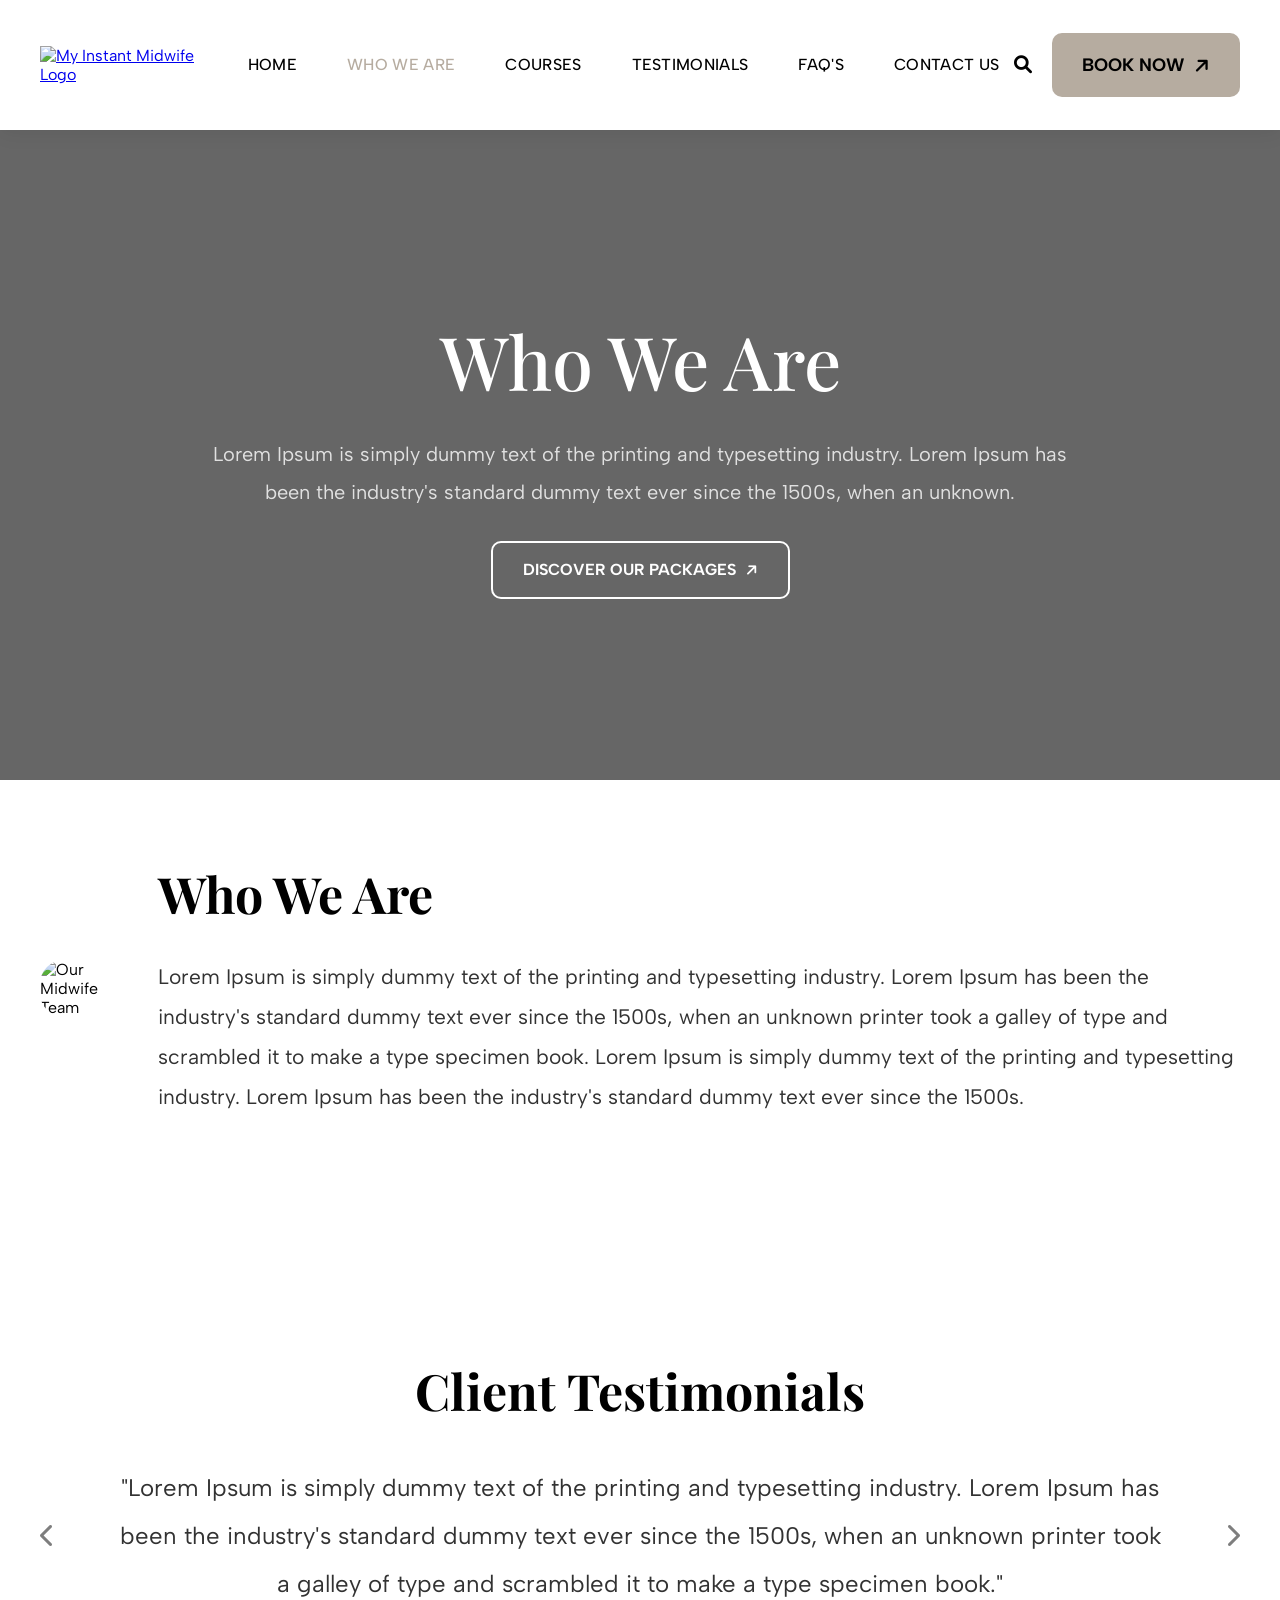
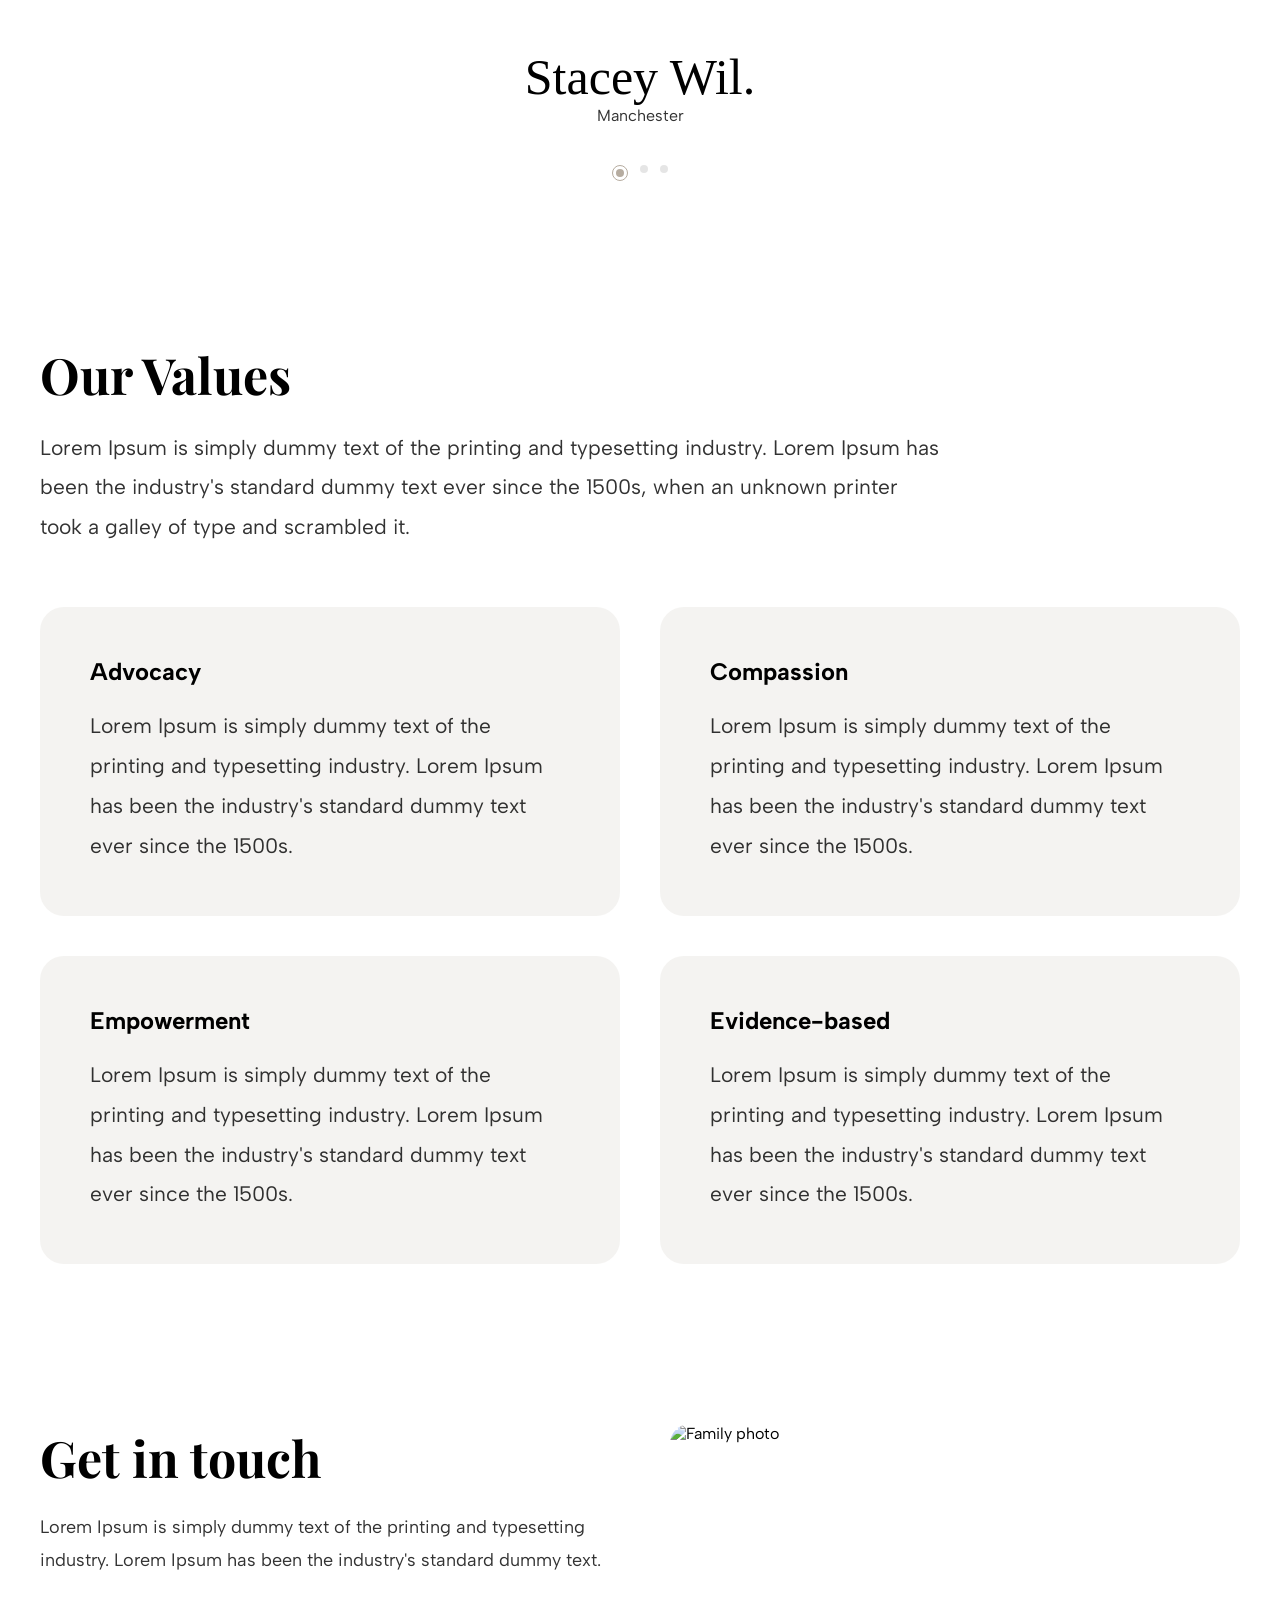
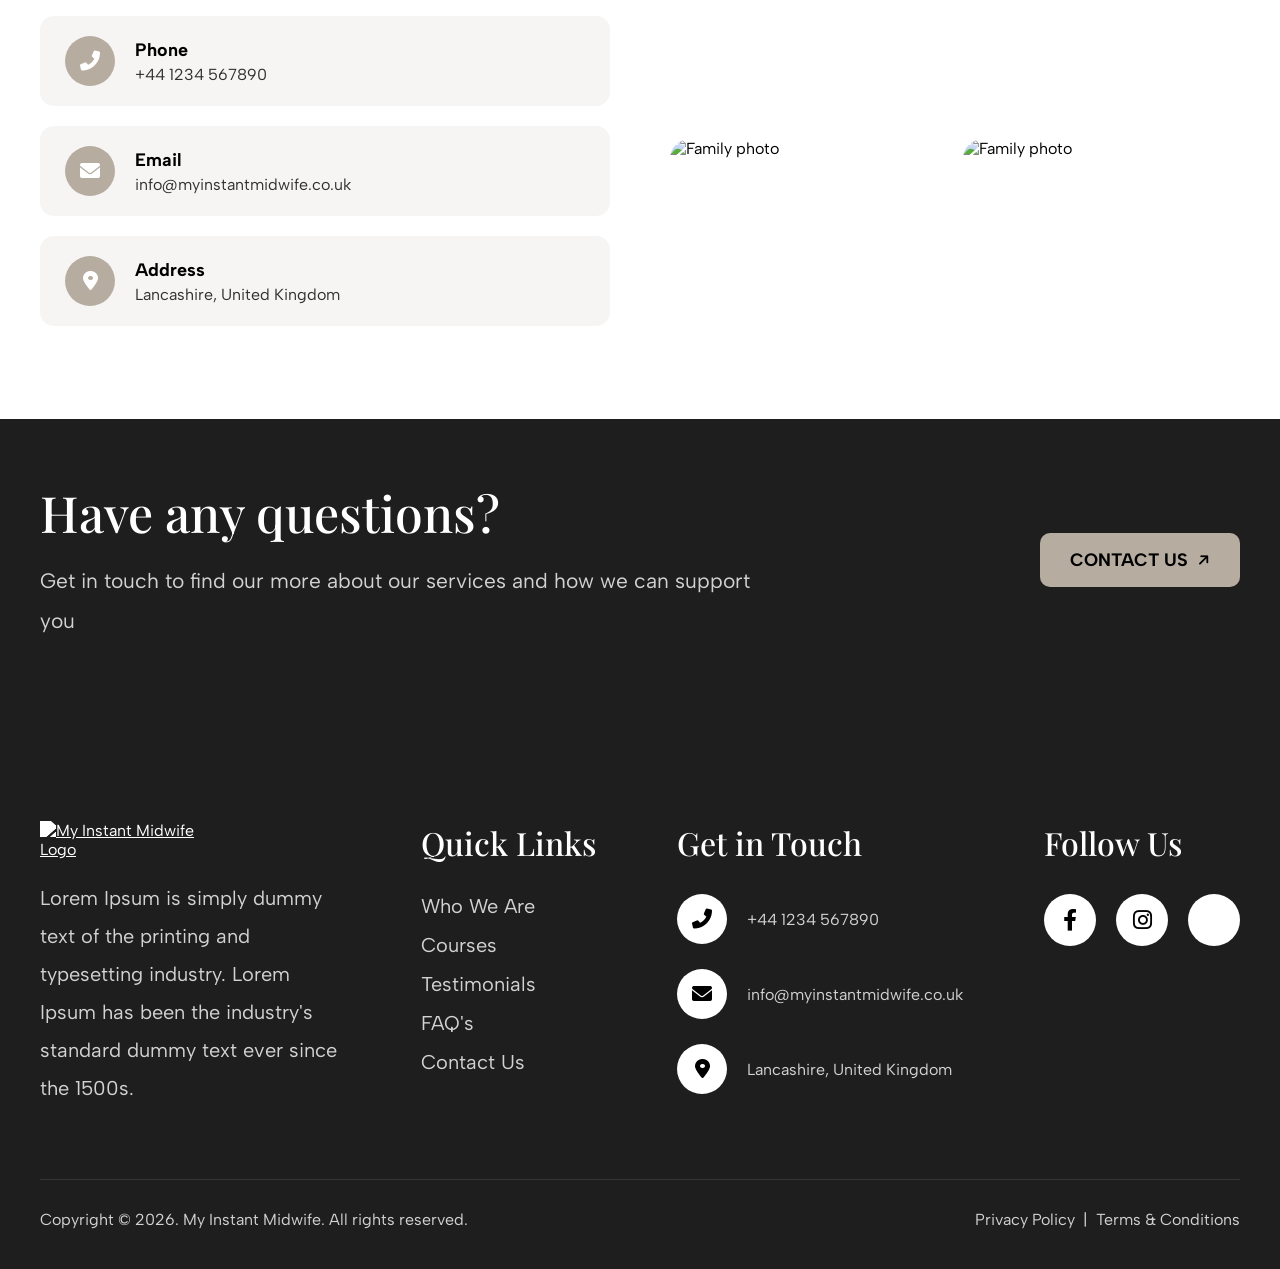
==== pages/about.html @ aef3378a "Inner pages" ====
<!DOCTYPE html>
<html lang="en">
<head>
    <meta charset="UTF-8">
    <meta name="viewport" content="width=device-width, initial-scale=1.0, user-scalable=no">
    <title>Who We Are | My Instant Midwife</title>
    <!-- Google Fonts -->
    <link href="https://fonts.googleapis.com/css2?family=Playfair+Display:wght@400;500;600;700&family=Albert+Sans:wght@400;500;600;700&family=Rochester&display=swap" rel="stylesheet">
    <!-- Font Awesome -->
    <link rel="stylesheet" href="https://cdnjs.cloudflare.com/ajax/libs/font-awesome/6.0.0-beta3/css/all.min.css">
    <!-- Site Stylesheet -->
    <link rel="stylesheet" href="../css/style.css">
</head>
<body>
<div class="homepage">

    <!-- ====== Header Navigation (injected by components.js) ====== -->
    <div id="header-placeholder"></div>

    <!-- ====== Inner Hero Banner ======
         Full-width hero with background image overlay
         and centred page title + description. -->
    <section class="inner-hero" style="background-image: url('images/bg image.png');">
        <div class="inner-hero-content">
            <h1>Who We Are</h1>
            <p>Lorem Ipsum is simply dummy text of the printing and typesetting industry. Lorem Ipsum has been the industry's standard dummy text ever since the 1500s, when an unknown.</p>
            <a href="courses.html" class="btn-outline">DISCOVER OUR PACKAGES <i class="fas fa-arrow-right diag-icon"></i></a>
        </div>
    </section>

    <!-- ====== Who We Are Content Section ======
         Two-column layout: large image left, text right.
         Introduces the midwife team and mission. -->
    <section class="inner-content about-content">
        <div class="about-top">
            <div class="about-image">
                <img src="../images/whowe.png" alt="Our Midwife Team">
            </div>
            <div class="about-text">
                <h2>Who We Are</h2>
                <p>Lorem Ipsum is simply dummy text of the printing and typesetting industry. Lorem Ipsum has been the industry's standard dummy text ever since the 1500s, when an unknown printer took a galley of type and scrambled it to make a type specimen book. Lorem Ipsum is simply dummy text of the printing and typesetting industry. Lorem Ipsum has been the industry's standard dummy text ever since the 1500s.</p>
            </div>
        </div>
    </section>

    <!-- ====== Client Testimonials Slider ======
         Rotating quote carousel with dot pagination. -->
    <section class="testimonials">
        <h2>Client Testimonials</h2>
        <div class="testimonial-wrap">
            <button class="nav-arrow left" aria-label="Previous"><i class="fas fa-chevron-left"></i></button>
            <div class="testimonial-text" id="testimonialText">"Lorem Ipsum is simply dummy text of the printing and typesetting industry. Lorem Ipsum has been the industry's standard dummy text ever since the 1500s, when an unknown printer took a galley of type and scrambled it to make a type specimen book."</div>
            <button class="nav-arrow right" aria-label="Next"><i class="fas fa-chevron-right"></i></button>
        </div>
        <div class="client-name">Stacey Wil.</div>
        <div class="client-location">Manchester</div>
        <div class="dots">
            <div class="dot active"></div>
            <div class="dot"></div>
            <div class="dot"></div>
        </div>
    </section>

    <!-- ====== Our Values Section ======
         Four value cards in a 2x2 grid layout,
         each highlighting a core company value. -->
    <section class="inner-content values-section">
        <div class="values-intro">
            <h2>Our Values</h2>
            <p>Lorem Ipsum is simply dummy text of the printing and typesetting industry. Lorem Ipsum has been the industry's standard dummy text ever since the 1500s, when an unknown printer took a galley of type and scrambled it.</p>
        </div>
        <div class="values-grid">
            <div class="value-item">
                <h3>Advocacy</h3>
                <p>Lorem Ipsum is simply dummy text of the printing and typesetting industry. Lorem Ipsum has been the industry's standard dummy text ever since the 1500s.</p>
            </div>
            <div class="value-item">
                <h3>Compassion</h3>
                <p>Lorem Ipsum is simply dummy text of the printing and typesetting industry. Lorem Ipsum has been the industry's standard dummy text ever since the 1500s.</p>
            </div>
            <div class="value-item">
                <h3>Empowerment</h3>
                <p>Lorem Ipsum is simply dummy text of the printing and typesetting industry. Lorem Ipsum has been the industry's standard dummy text ever since the 1500s.</p>
            </div>
            <div class="value-item">
                <h3>Evidence-based</h3>
                <p>Lorem Ipsum is simply dummy text of the printing and typesetting industry. Lorem Ipsum has been the industry's standard dummy text ever since the 1500s.</p>
            </div>
        </div>
    </section>

    <!-- ====== Get in Touch Section ======
         Contact info cards with icons + large image collage. -->
    <section class="get-in-touch">
        <div class="git-content">
            <div class="git-info">
                <h2>Get in touch</h2>
                <p>Lorem Ipsum is simply dummy text of the printing and typesetting industry. Lorem Ipsum has been the industry's standard dummy text.</p>
                <div class="git-cards">
                    <div class="git-card">
                        <div class="git-icon"><i class="fas fa-phone-alt"></i></div>
                        <div>
                            <strong>Phone</strong>
                            <p>+44 1234 567890</p>
                        </div>
                    </div>
                    <div class="git-card">
                        <div class="git-icon"><i class="fas fa-envelope"></i></div>
                        <div>
                            <strong>Email</strong>
                            <p>info@myinstantmidwife.co.uk</p>
                        </div>
                    </div>
                    <div class="git-card">
                        <div class="git-icon"><i class="fas fa-map-marker-alt"></i></div>
                        <div>
                            <strong>Address</strong>
                            <p>Lancashire, United Kingdom</p>
                        </div>
                    </div>
                </div>
            </div>
            <div class="git-images">
                <img src="../images/testimonial1.png" alt="Family photo" class="git-img-large">
                <img src="../images/testimonial5.png" alt="Family photo" class="git-img-small">
                <img src="../images/testimonial2.png" alt="Family photo" class="git-img-small">
            </div>
        </div>
    </section>

    <!-- ====== Footer (injected by components.js) ====== -->
    <div id="footer-placeholder"></div>

</div>

<!-- JavaScript -->
<script src="../js/components.js"></script>
<script src="../js/script.js"></script>
</body>
</html>
---- css/style.css ----
/* ============================================================
   STYLE.CSS - My Instant Midwife
   ============================================================
   Table of Contents:
   1.  Reset & Base Styles
   2.  Reusable Buttons
   3.  Header / Navbar
   4.  Hero Section (Homepage)
   5.  Who We Are Section
   6.  Packages / What We Offer
   7.  The Midwife Section
   8.  Where Do We Serve
   9.  Testimonials Slider
   10. Gallery Strip
   11. Questions CTA & Footer
   12. Inner Pages - Hero Banner
   13. About Page (Who We Are)
   14. Courses Page
   15. Testimonials Page
   16. FAQ Page
   17. Contact Page
   18. Thank You Section
   19. Get in Touch Section
   20. Responsive Breakpoints
   ============================================================ */


/* ==========================================================
   1. RESET & BASE STYLES
   ========================================================== */

:root {
    --primary-color: #B6ACA0;
    --primary-hover: #a09486;
    --text-dark: #000000;
    --text-light: #ffffff;
    --bg-dark: #1E1E1E;
    
    --font-heading: 'Playfair Display', serif;
    --font-body: 'Albert Sans', sans-serif;
    --font-script: 'Rochester', cursive;
}

* {
    margin: 0;
    padding: 0;
    box-sizing: border-box;
}

body {
    background: #FFFFFF;
    font-family: var(--font-body);
    color: var(--text-dark);
    overflow-x: hidden;
}

/* Main container - centres content with max-width */
.homepage {
    position: relative;
    width: 100%;
    max-width: 1920px;
    margin: 0 auto;
    background: #FFFFFF;
}


/* ==========================================================
   2. REUSABLE BUTTONS
   ========================================================== */

/* Beige CTA button (primary) */
.btn-beige {
    display: inline-flex;
    align-items: center;
    justify-content: center;
    gap: 10px;
    background: var(--primary-color);
    border-radius: 10px;
    padding: 9px 30px;
    font-family: var(--font-body);
    font-weight: 700;
    font-size: 18px;
    line-height: 36px;
    text-transform: uppercase;
    color: var(--text-dark);
    border: none;
    cursor: pointer;
    transition: all 0.3s ease;
    text-decoration: none;
}

.btn-beige i {
    font-size: 14px;
    transition: transform 0.2s;
}

.btn-beige:hover {
    background: #a09486;
    transform: translateY(-2px);
}

/* Dark CTA button (secondary) */
.btn-dark {
    background: #000000;
    color: #FFFFFF;
    display: inline-flex;
    align-items: center;
    justify-content: center;
    gap: 10px;
    border-radius: 15px;
    padding: 9px 30px;
    font-weight: 700;
    font-size: 18px;
    text-transform: uppercase;
    text-decoration: none;
    transition: 0.2s;
}

.btn-dark:hover {
    background: #2c2c2c;
    transform: translateY(-2px);
}

/* Outline button (used on inner page heroes) */
.btn-outline {
    display: inline-flex;
    align-items: center;
    justify-content: center;
    gap: 10px;
    background: transparent;
    border: 2px solid #FFFFFF;
    border-radius: 10px;
    padding: 9px 30px;
    font-family: 'Albert Sans', sans-serif;
    font-weight: 700;
    font-size: 16px;
    line-height: 36px;
    text-transform: uppercase;
    color: #FFFFFF;
    cursor: pointer;
    transition: all 0.3s ease;
    text-decoration: none;
    margin-top: 30px;
}

.btn-outline i {
    font-size: 14px;
    transition: transform 0.2s;
}

.btn-outline:hover {
    background: rgba(255, 255, 255, 0.15);
    transform: translateY(-2px);
}

/* Diagonal up-right arrow for buttons */
.diag-icon {
    transform: rotate(-45deg);
    display: inline-block;
}


/* ==========================================================
   3. HEADER / NAVBAR
   Fixed white bar with logo, nav links, and Book Now CTA.
   ========================================================== */

.navbar {
    position: fixed;
    top: 0;
    left: 0;
    width: 100%;
    height: 130px;
    display: flex;
    align-items: center;
    justify-content: space-between;
    padding: 0 80px;
    z-index: 1000;
    background: #FFFFFF;
    box-shadow: 0 2px 20px rgba(0, 0, 0, 0.08);
    transition: all 0.3s ease;
}

/* Logo container */
.logo {
    width: 193px;
    height: 130px;
    display: flex;
    align-items: center;
}

.logo img {
    width: 100%;
    height: auto;
    object-fit: contain;
}

/* Desktop navigation links */
.nav-links {
    display: flex;
    gap: 50px;
    list-style: none;
}

.nav-links li a {
    font-family: 'Albert Sans', sans-serif;
    font-weight: 500;
    font-size: 16px;
    line-height: 44px;
    text-transform: uppercase;
    color: #000000;
    text-decoration: none;
    letter-spacing: 0.02em;
    transition: color 0.2s;
}

/* Hover & active state for nav links */
.nav-links li a:hover,
.nav-links li a.active {
    color: #B6ACA0;
}

/* Book Now button in header */
.book-now-btn {
    background: var(--primary-color);
    border-radius: 10px;
    padding: 9px 30px;
    height: 64px;
    display: flex;
    align-items: center;
    justify-content: center;
    gap: 10px;
    font-family: var(--font-body);
    font-weight: 700;
    font-size: 18px;
    text-transform: uppercase;
    color: var(--text-dark);
    text-decoration: none;
    transition: all 0.3s ease;
}

.book-now-btn:hover {
    background: #a09486;
    transform: translateY(-2px);
}

/* Mobile hamburger button - hidden on desktop */
.mobile-menu-btn {
    display: none;
    background: #B6ACA0;
    border: none;
    width: 50px;
    height: 50px;
    border-radius: 10px;
    font-size: 24px;
    cursor: pointer;
    align-items: center;
    justify-content: center;
}


/* ==========================================================
   4. HERO SECTION (Homepage)
   Full-bleed background image with text overlay.
   ========================================================== */

.hero {
    position: relative;
    width: 100%;
    height: 980px;
    margin-top: 130px;
    overflow: hidden;
}

/* Background image (absolute fill) */
.hero-img {
    position: absolute;
    top: 0;
    left: 0;
    width: 100%;
    height: 100%;
}

.hero-img img {
    width: 100%;
    height: 100%;
    object-fit: cover;
}

/* Dark overlay on hero image */
.hero-img::after {
    content: '';
    position: absolute;
    top: 0;
    left: 0;
    width: 100%;
    height: 100%;
    background: linear-gradient(0deg, rgba(0,0,0,0.15), rgba(0,0,0,0.15));
}

/* Hero text content - positioned absolutely */
.hero-content {
    position: absolute;
    left: 215px;
    top: 240px;
    z-index: 2;
}

.hero-welcome {
    font-size: 18px;
    letter-spacing: 0.14em;
    text-transform: uppercase;
    color: #FFFFFF;
    font-weight: 500;
    margin-bottom: 20px;
}

.hero-title {
    font-family: 'Playfair Display', serif;
    font-weight: 500;
    font-size: 78px;
    line-height: 94px;
    letter-spacing: -0.02em;
    color: #FFFFFF;
    max-width: 729px;
    margin-bottom: 40px;
}

.hero-desc {
    font-size: 21px;
    line-height: 38px;
    letter-spacing: -0.02em;
    color: #FFFFFF;
    max-width: 655px;
    margin-bottom: 30px;
}

/* CTA button below hero text */
.subscription-btn {
    position: absolute;
    left: 215px;
    top: 640px;
    z-index: 2;
}


/* ==========================================================
   5. WHO WE ARE SECTION
   Dark background, image left + text right.
   ========================================================== */

.who-we-are {
    position: relative;
    background: #1E1E1E;
    padding: 100px 0;
    display: flex;
    align-items: center;
    justify-content: space-between;
    flex-wrap: wrap;
}

.who-left {
    margin-left: 205px;
    max-width: 400px;
    flex: 1;
}

.who-left img {
    width: 100%;
    border-radius: 24px;
    box-shadow: 0 20px 30px rgba(0,0,0,0.2);
}

.who-right {
    margin-right: 240px;
    max-width: 600px;
    color: white;
    flex: 1;
}

.who-right h2 {
    font-family: 'Playfair Display', serif;
    font-size: 60px;
    font-weight: 500;
    letter-spacing: -0.02em;
    color: #FFFFFF;
    margin-bottom: 30px;
}

.who-right p {
    font-size: 21px;
    line-height: 42px;
    opacity: 0.8;
    margin-bottom: 40px;
}


/* ==========================================================
   6. PACKAGES / WHAT WE OFFER
   Centered section with three pricing cards.
   ========================================================== */

.packages {
    background: #fff;
    padding: 80px 0 100px;
    text-align: center;
}

/* "WHAT WE OFFER" label above heading */
.section-sub {
    font-size: 18px;
    letter-spacing: 0.14em;
    text-transform: uppercase;
    color: #B6ACA0;
    margin-bottom: 16px;
}

.packages h2 {
    font-family: 'Playfair Display', serif;
    font-size: 50px;
    font-weight: 500;
    letter-spacing: -0.02em;
    margin-bottom: 20px;
}

.packages-desc {
    font-size: 21px;
    line-height: 40px;
    opacity: 0.8;
    max-width: 1044px;
    margin: 0 auto 50px auto;
}

/* Cards flex container */
.card-container {
    display: flex;
    justify-content: center;
    gap: 30px;
    flex-wrap: wrap;
    padding: 0 115px;
}

/* Individual package card */
.package-card {
    background: #FFFFFF;
    border-radius: 30px;
    width: 350px;
    box-shadow: 0 10px 30px rgba(0,0,0,0.05);
    transition: 0.2s;
    padding-bottom: 30px;
    border: 1px solid #f0f0f0;
}

.package-card:hover {
    transform: translateY(-5px);
    box-shadow: 0 15px 40px rgba(0,0,0,0.1);
}

/* Card image area */
.card-img {
    width: 100%;
    height: 250px;
    background-size: cover;
    background-position: center;
    border-radius: 18px;
    margin-bottom: 20px;
}

.card-title {
    font-family: 'Playfair Display', serif;
    font-size: 24px;
    font-weight: 400;
    margin: 20px 30px 0 0;
}

/* Feature checklist */
.check-list {
    margin: 20px 0 20px 30px;
}

.check-item {
    display: flex;
    align-items: center;
    gap: 12px;
    margin-bottom: 20px;
    font-size: 15px;
    opacity: 0.8;
}

.check-item i {
    color: #B6ACA0;
    font-size: 18px;
}

/* Price display */
.price {
    font-family: 'Playfair Display', serif;
    font-size: 32px;
    font-weight: 500;
    margin: 20px 190px 0px 0px;
}

/* Card booking button */
.card-btn {
    background: #B6ACA0;
    width: calc(100% - 60px);
    margin: 20px 30px;
    border-radius: 15px;
    text-align: center;
    padding: 12px 0;
    font-weight: 700;
    text-transform: uppercase;
    color: black;
    text-decoration: none;
    display: block;
    transition: 0.2s;
}

.card-btn:hover {
    background: #a09486;
    transform: translateY(-2px);
}

/* "Begin Your Journey" button below cards */
.begin-journey {
    text-align: center;
    margin-top: 50px;
}


/* ==========================================================
   7. THE MIDWIFE SECTION
   Text left, image right - emphasises availability.
   ========================================================== */

.midwife-section {
    display: flex;
    align-items: center;
    justify-content: space-between;
    padding: 80px 210px;
    gap: 60px;
    background: #fff;
    flex-wrap: wrap;
}

.midwife-text {
    flex: 1;
    max-width: 590px;
}

.midwife-text h2 {
    font-family: 'Playfair Display', serif;
    font-size: 60px;
    line-height: 80px;
    font-weight: 500;
}

.midwife-text p {
    font-size: 18px;
    line-height: 42px;
    opacity: 0.8;
    margin: 30px 0 40px;
}

.midwife-img {
    flex: 1;
    max-width: 430px;
}

.midwife-img img {
    width: 100%;
    border-radius: 20px;
}


/* ==========================================================
   8. WHERE DO WE SERVE
   50/50 split: dark text panel + map image.
   ========================================================== */

.serve-section {
    position: relative;
    display: flex;
    height: 880px;
}

.serve-left {
    width: 50%;
    background: linear-gradient(0deg, rgba(0,0,0,0.8), rgba(0,0,0,0.8));
    background-size: cover;
    background-position: center;
    color: white;
    padding: 200px 50px 50px 200px;
}

.serve-right {
    width: 50%;
    background-size: cover;
    background-position: center;
    overflow: hidden;
}

.serve-right img {
    width: 100%;
    height: 100%;
    object-fit: cover;
}

.serve-left h2 {
    font-family: 'Playfair Display', serif;
    font-size: 40px;
    font-weight: 500;
    margin-bottom: 30px;
}

.serve-left p {
    font-size: 17px;
    line-height: 42px;
    opacity: 0.8;
    max-width: 690px;
    margin-bottom: 40px;
}


/* ==========================================================
   9. TESTIMONIALS SLIDER
   Centred quote with client name, location, and dot nav.
   ========================================================== */

.testimonials {
    text-align: center;
    padding: 80px 215px;
}

.testimonials h2 {
    font-family: 'Playfair Display', serif;
    font-size: 50px;
    margin-bottom: 40px;
}

/* Wrapper for text + arrows */
.testimonial-wrap {
    display: flex;
    align-items: center;
    justify-content: space-between;
    max-width: 1200px;
    margin: 0 auto;
    gap: 40px;
}

.nav-arrow {
    background: transparent;
    border: none;
    font-size: 24px;
    color: var(--text-dark);
    cursor: pointer;
    opacity: 0.5;
    transition: 0.2s;
}

.nav-arrow:hover {
    opacity: 1;
}

.testimonial-text {
    font-size: 24px;
    line-height: 2;
    max-width: 1044px;
    margin: 0 auto;
    opacity: 0.8;
    transition: opacity 0.3s ease;
}

/* Client signature (Rochester cursive font) */
.client-name {
    font-family: 'Rochester', cursive;
    font-size: 50px;
    margin-top: 40px;
    transition: opacity 0.2s ease;
}

.client-location {
    font-size: 16px;
    opacity: 0.8;
    transition: opacity 0.2s ease;
}

/* Dot pagination */
.dots {
    display: flex;
    justify-content: center;
    gap: 12px;
    margin-top: 40px;
}

.dot {
    width: 8px;
    height: 8px;
    background: #000;
    opacity: 0.1;
    border-radius: 30px;
    cursor: pointer;
    transition: 0.2s;
}

/* Active dot: ring with inner circle */
.dot.active {
    width: 16px;
    height: 16px;
    background: transparent;
    border: 1px solid #B6ACA0;
    position: relative;
    opacity: 1;
}

.dot.active::after {
    content: '';
    width: 8px;
    height: 8px;
    background: #B6ACA0;
    border-radius: 30px;
    position: absolute;
    top: 3px;
    left: 3px;
}


/* ==========================================================
   10. GALLERY STRIP
   Horizontally scrollable image row (drag/swipe).
   ========================================================== */

.gallery {
    display: flex;
    gap: 30px;
    padding: 50px 215px;
    background: #fff;
    overflow-x: auto;
    scroll-behavior: smooth;
    -webkit-overflow-scrolling: touch;
    scrollbar-width: none;          /* Firefox */
    -ms-overflow-style: none;       /* IE/Edge */
    cursor: grab;
}

/* Hide scrollbar for Webkit browsers */
.gallery::-webkit-scrollbar {
    display: none;
    width: 0;
    height: 0;
}

.gallery:active {
    cursor: grabbing;
}

.gallery-item {
    position: relative;
    width: 280px;
    height: 280px;
    flex-shrink: 0;
    border-radius: 20px;
    overflow: hidden;
}

.gallery-item img {
    width: 100%;
    height: 100%;
    object-fit: cover;
    transition: 0.3s;
}

.gallery-item:hover img {
    transform: scale(1.02);
    box-shadow: 0 10px 30px rgba(0,0,0,0.2);
}

.ig-overlay {
    position: absolute;
    top: 0; left: 0; right: 0; bottom: 0;
    background: rgba(0,0,0,0.3);
    display: flex;
    align-items: center;
    justify-content: center;
    font-size: 40px;
    color: white;
    opacity: 0;
    transition: 0.3s;
}

.gallery-item:hover .ig-overlay,
.gallery-item.show-overlay .ig-overlay {
    opacity: 1;
}


/* ==========================================================
   11. QUESTIONS CTA & FOOTER
   "Have any questions?" strip, footer gallery, main footer.
   ========================================================== */

/* --- "Have any questions?" CTA strip --- */
.questions-cta {
    background: #1E1E1E;
    padding: 60px 215px;
}

.questions-content {
    display: flex;
    align-items: center;
    justify-content: space-between;
    flex-wrap: wrap;
    gap: 30px;
}

.questions-text h3 {
    font-family: var(--font-heading);
    font-size: 50px;
    font-weight: 500;
    color: var(--text-light);
    margin-bottom: 15px;
}

.questions-text p {
    font-family: var(--font-body);
    font-size: 21px;
    line-height: 1.9;
    color: rgba(255, 255, 255, 0.8);
    max-width: 717px;
}

/* --- Footer Gallery Strip --- */
.footer-gallery {
    display: flex;
    width: 100%;
}

.footer-gallery img {
    flex: 1;
    height: 220px;
    object-fit: cover;
    transition: 0.3s;
}

.footer-gallery img:hover {
    opacity: 0.85;
}

/* --- Main Footer --- */
.contact-footer {
    background: #1E1E1E;
    color: white;
    padding: 60px 215px 40px;
    position: relative;
}

/* Footer columns layout */
.footer-columns {
    display: flex;
    justify-content: space-between;
    flex-wrap: wrap;
    padding-top: 60px;
    gap: 40px;
}

/* Footer logo + description */
.footer-logo-area {
    max-width: 300px;
}

.footer-logo-area .logo {
    height: auto;
}

.footer-logo-area .logo img {
    filter: brightness(0) invert(1);
}

.footer-logo-area p {
    font-size: 15px;
    font-family: var(--font-body);
    font-size: 20px;
    line-height: 1.9;
    color: rgba(255, 255, 255, 0.8);
    margin-top: 20px;
}

/* Quick Links column */
.quick-links h4,
.getintouch h4,
.follow h4 {
    font-family: var(--font-heading);
    font-size: 32px;
    font-weight: 500;
    color: var(--text-light);
    margin-bottom: 30px;
}

.quick-links ul {
    list-style: none;
}

.quick-links ul li {
    margin-bottom: 15px;
}

.quick-links ul li a {
    font-family: var(--font-body);
    font-size: 20px;
    color: rgba(255, 255, 255, 0.8);
    text-decoration: none;
    transition: 0.3s;
}

.quick-links a:hover {
    color: #B6ACA0;
}

/* Get in Touch column */
.contact-info {
    margin-top: 20px;
}

.contact-row {
    display: flex;
    align-items: center;
    gap: 20px;
    margin-bottom: 25px;
}

.contact-row span {
    font-size: 16px;
    opacity: 0.8;
}

.contact-icon {
    background: white;
    width: 50px;
    height: 50px;
    border-radius: 27px;
    display: flex;
    align-items: center;
    justify-content: center;
    color: black;
    font-size: 20px;
    flex-shrink: 0;
}

/* Social icons */
.social-icons {
    display: flex;
    gap: 20px;
    margin-top: 20px;
}

.social-circle {
    width: 52px;
    height: 52px;
    background: #FFFFFF;
    border-radius: 50%;
    display: flex;
    align-items: center;
    justify-content: center;
    font-size: 22px;
    color: #000000;
    transition: 0.2s;
    cursor: pointer;
    text-decoration: none;
}

.social-circle:hover {
    background: var(--primary-color);
    color: white;
    transform: scale(1.05);
}

/* Copyright bar */
.copyright {
    display: flex;
    justify-content: space-between;
    border-top: 1px solid rgba(255, 255, 255, 0.1);
    margin-top: 60px;
    padding-top: 30px;
    font-size: 16px;
    color: rgba(255, 255, 255, 0.8);
    flex-wrap: wrap;
    gap: 20px;
}

.copyright-links a {
    color: rgba(255, 255, 255, 0.8);
    text-decoration: none;
    transition: 0.2s;
}

.copyright-links a:hover {
    color: #B6ACA0;
}


/* ==========================================================
   12. INNER PAGES - HERO BANNER
   Shared hero layout for all sub-pages.
   ========================================================== */

.inner-hero {
    position: relative;
    width: 100%;
    height: 650px;
    margin-top: 130px;
    background-size: cover;
    background-position: center;
    display: flex;
    align-items: center;
    justify-content: center;
    flex-direction: column;
    text-align: center;
}

/* Dark overlay */
.inner-hero::after {
    content: '';
    position: absolute;
    top: 0; left: 0; right: 0; bottom: 0;
    background: rgba(0, 0, 0, 0.6);
}

.inner-hero-content {
    position: relative;
    z-index: 2;
    color: white;
    max-width: 984px;
    padding: 0 40px;
}

.inner-hero h1 {
    font-family: 'Playfair Display', serif;
    font-size: 74px;
    font-weight: 500;
    margin-bottom: 25px;
}

.inner-hero p {
    font-size: 20px;
    line-height: 1.9;
    opacity: 0.8;
}

/* Shared inner-page content padding */
.inner-content {
    padding: 100px 215px;
    background: #fff;
}


/* ==========================================================
   13. ABOUT PAGE (Who We Are)
   ========================================================== */

/* Top section: image + text side by side */
.about-top {
    display: flex;
    align-items: center;
    gap: 60px;
    margin-bottom: 80px;
}

.about-image img {
    border-radius: 24px;
    width: 100%;
    max-width: 730px;
}

.about-text h2 {
    font-family: 'Playfair Display', serif;
    font-size: 50px;
    margin-bottom: 30px;
}

.about-text p {
    font-size: 21px;
    line-height: 1.9;
    opacity: 0.8;
}

/* Values section intro */
.values-section {
    padding-top: 0;
}

.values-intro {
    margin-bottom: 60px;
}

.values-intro h2 {
    font-family: 'Playfair Display', serif;
    font-size: 50px;
    margin-bottom: 20px;
}

.values-intro p {
    font-size: 21px;
    opacity: 0.8;
    line-height: 1.9;
    max-width: 900px;
}

/* 2x2 values grid */
.values-grid {
    display: grid;
    grid-template-columns: repeat(2, 1fr);
    gap: 40px;
}

.value-item {
    background: rgba(182, 172, 160, 0.15);
    padding: 50px;
    border-radius: 24px;
}

.value-item h3 {
    font-size: 24px;
    font-weight: 700;
    margin-bottom: 20px;
}

.value-item p {
    font-size: 21px;
    opacity: 0.8;
    line-height: 1.9;
}


/* ==========================================================
   14. COURSES PAGE
   ========================================================== */

/* "Putting Birthing Choices Back" section */
.birthing-choices {
    display: flex;
    align-items: center;
    justify-content: space-between;
    padding: 100px 215px;
    gap: 60px;
    background: #fff;
    flex-wrap: wrap;
}

.bc-text {
    flex: 1;
    max-width: 590px;
}

.bc-text h2 {
    font-family: 'Playfair Display', serif;
    font-size: 55px;
    line-height: 72px;
    font-weight: 500;
    margin-bottom: 30px;
}

.bc-text p {
    font-size: 18px;
    line-height: 42px;
    opacity: 0.8;
    margin-bottom: 40px;
}

.bc-image {
    flex: 1;
    max-width: 430px;
}

.bc-image img {
    width: 100%;
    border-radius: 20px;
}


/* ==========================================================
   15. TESTIMONIALS PAGE
   ========================================================== */

/* Intro heading */
.testimonials-page .testi-intro {
    text-align: center;
    max-width: 1236px;
    margin: 0 auto 80px;
}

.testi-intro h2 {
    font-family: 'Playfair Display', serif;
    font-size: 60px;
    margin-bottom: 30px;
}

.testi-intro p {
    font-size: 21px;
    opacity: 0.8;
}

/* Stories grid: 3 columns */
.stories-grid {
    display: grid;
    grid-template-columns: repeat(3, 1fr);
    gap: 40px;
    margin-bottom: 60px;
}

/* Individual story card */
.story-card {
    text-align: center;
    background: rgba(182, 172, 160, 0.12);
    border-radius: 24px;
    padding: 0 0 30px;
    overflow: hidden;
    transition: 0.3s;
}

.story-card:hover {
    transform: translateY(-5px);
    box-shadow: 0 10px 30px rgba(0, 0, 0, 0.08);
}

.story-card img {
    width: 100%;
    height: 320px;
    border-radius: 18px 18px 0 0;
    object-fit: cover;
    margin-bottom: 25px;
}

.story-name {
    font-family: 'Playfair Display', serif;
    font-size: 24px;
    margin-bottom: 15px;
    padding: 0 25px;
}

.story-card p {
    font-size: 18px;
    opacity: 0.8;
    margin-bottom: 25px;
    padding: 0 25px;
    line-height: 1.7;
}

.story-btn {
    width: calc(100% - 50px);
    border-radius: 15px;
}

/* View All Stories button */
.view-all-stories {
    text-align: center;
}


/* ==========================================================
   16. FAQ PAGE
   ========================================================== */

.faq-intro {
    text-align: center;
    margin-bottom: 80px;
}

.faq-intro h2 {
    font-family: 'Playfair Display', serif;
    font-size: 60px;
    margin-bottom: 30px;
}

.faq-intro p {
    font-size: 21px;
    opacity: 0.8;
    max-width: 1110px;
    margin: 0 auto;
}

/* Two-column FAQ layout */
.faq-grid {
    display: flex;
    gap: 40px;
}

.faq-column {
    flex: 1;
}

/* Individual FAQ accordion item */
.faq-item {
    background: rgba(217, 217, 217, 0.2);
    border: 1px solid rgba(0, 0, 0, 0.1);
    border-radius: 14px;
    margin-bottom: 20px;
    padding: 25px 30px;
    cursor: pointer;
    transition: 0.3s;
}

.faq-item:hover {
    background: rgba(217, 217, 217, 0.4);
}

.faq-question {
    font-family: 'Playfair Display', serif;
    font-size: 20px;
    font-weight: 500;
    display: flex;
    justify-content: space-between;
    align-items: center;
}

/* Answer panel - hidden by default, revealed when .open */
.faq-answer {
    display: none;
    margin-top: 20px;
    font-size: 20px;
    opacity: 0.8;
    line-height: 1.9;
    border-top: 1px solid rgba(0, 0, 0, 0.1);
    padding-top: 20px;
}

.faq-item.open .faq-answer {
    display: block;
}


/* ==========================================================
   17. CONTACT PAGE - Form
   ========================================================== */

.form-intro {
    margin-bottom: 60px;
}

.form-intro h2 {
    font-family: 'Playfair Display', serif;
    font-size: 50px;
    margin-bottom: 20px;
}

.form-intro p {
    font-size: 21px;
    opacity: 0.8;
}

/* Form layout */
.contact-form {
    display: flex;
    flex-direction: column;
    gap: 25px;
}

/* Side-by-side form fields */
.form-row {
    display: flex;
    gap: 30px;
}

.form-row .form-group {
    flex: 1;
}

/* Form labels */
.form-group label {
    display: block;
    font-family: 'Playfair Display', serif;
    font-size: 24px;
    margin-bottom: 10px;
    color: #000;
    font-weight: 500;
}

/* Form inputs & textarea */
.form-group input,
.form-group textarea {
    width: 100%;
    padding: 20px 25px;
    border: 1px solid #ccc;
    border-radius: 10px;
    font-family: 'Albert Sans', sans-serif;
    font-size: 18px;
    outline: none;
    transition: 0.3s;
}

.form-group input:focus,
.form-group textarea:focus {
    border-color: #B6ACA0;
}

/* Submit button */
.submit-btn {
    align-self: flex-start;
    padding: 15px 40px;
    font-size: 18px;
    margin-top: 20px;
}


/* ==========================================================
   18. THANK YOU SECTION (Contact page)
   Logo + warm message with social links.
   ========================================================== */

.thank-you-section {
    background: #1E1E1E;
    padding: 80px 215px;
}

.thankyou-content {
    display: flex;
    align-items: center;
    justify-content: center;
    gap: 80px;
    flex-wrap: wrap;
}

.thankyou-left {
    flex-shrink: 0;
}

.thankyou-logo {
    width: 250px;
    filter: brightness(0) invert(1);
}

.thankyou-right {
    text-align: left;
}

.thankyou-heading {
    font-family: 'Rochester', cursive;
    font-size: 60px;
    color: #FFFFFF;
    margin-bottom: 10px;
    font-weight: 400;
}

.thankyou-text {
    font-family: 'Rochester', cursive;
    font-size: 32px;
    color: rgba(255, 255, 255, 0.8);
    margin-bottom: 25px;
}


/* ==========================================================
   19. GET IN TOUCH SECTION (About page)
   Contact cards + image collage.
   ========================================================== */

.get-in-touch {
    background: #fff;
    padding: 80px 215px 100px;
}

.git-content {
    display: flex;
    gap: 60px;
    align-items: flex-start;
    flex-wrap: wrap;
}

.git-info {
    flex: 1;
    min-width: 300px;
}

.git-info h2 {
    font-family: 'Playfair Display', serif;
    font-size: 50px;
    margin-bottom: 20px;
}

.git-info > p {
    font-size: 18px;
    opacity: 0.8;
    line-height: 1.8;
    margin-bottom: 40px;
}

/* Contact info cards */
.git-cards {
    display: flex;
    flex-direction: column;
    gap: 20px;
}

.git-card {
    display: flex;
    align-items: center;
    gap: 20px;
    background: rgba(182, 172, 160, 0.12);
    padding: 20px 25px;
    border-radius: 14px;
}

.git-icon {
    width: 50px;
    height: 50px;
    background: #B6ACA0;
    border-radius: 50%;
    display: flex;
    align-items: center;
    justify-content: center;
    color: white;
    font-size: 20px;
    flex-shrink: 0;
}

.git-card strong {
    display: block;
    font-size: 18px;
    margin-bottom: 4px;
}

.git-card p {
    font-size: 16px;
    opacity: 0.8;
    margin: 0;
}

/* Image collage */
.git-images {
    flex: 1;
    display: grid;
    grid-template-columns: 1fr 1fr;
    grid-template-rows: auto auto;
    gap: 15px;
    min-width: 300px;
}

.git-img-large {
    grid-column: 1 / -1;
    width: 100%;
    height: 300px;
    object-fit: cover;
    border-radius: 20px;
}

.git-img-small {
    width: 100%;
    height: 200px;
    object-fit: cover;
    border-radius: 20px;
}


/* ==========================================================
   20. RESPONSIVE BREAKPOINTS
   ========================================================== */

/* --- Large screens (< 1400px) --- */
@media (max-width: 1400px) {
    .navbar { padding: 0 40px; }
    .hero-content { left: 40px; }
    .subscription-btn { left: 40px; }
    .who-left { margin-left: 40px; }
    .who-right { margin-right: 40px; }
    .card-container { padding: 0 40px; }
    .midwife-section { padding: 60px 40px; }
    .birthing-choices { padding: 80px 40px; }
    .serve-left { padding-left: 40px; }
    .testimonials { padding-left: 40px; padding-right: 40px; }
    .gallery { padding: 50px 40px; }
    .gallery img { width: 250px; height: 250px; }
    .questions-cta { padding: 60px 40px; }
    .contact-footer { padding-left: 40px; padding-right: 40px; }
    .inner-content { padding: 80px 40px; }
    .get-in-touch { padding: 80px 40px; }
    .thank-you-section { padding: 80px 40px; }
}

/* --- Tablets (< 1024px) --- */
@media (max-width: 1024px) {
    /* Navbar stacks */
    .navbar {
        flex-wrap: wrap;
        gap: 15px;
        position: relative;
        background: white;
        padding: 20px 40px;
    }

    /* Hero adjustments */
    .hero { margin-top: 0; height: 800px; }
    .hero-content { top: 150px; left: 40px; }
    .hero-title { font-size: 48px; line-height: 60px; }
    .subscription-btn { left: 40px; top: 600px; }

    /* Stack two-column layouts */
    .who-we-are { flex-direction: column; text-align: center; }
    .who-left { margin: 0 20px; }
    .who-right { margin: 40px 20px; text-align: center; }
    .midwife-section { flex-direction: column; text-align: center; }
    .birthing-choices { flex-direction: column; text-align: center; }
    .bc-text { max-width: 100%; }
    .bc-image { max-width: 100%; }

    /* Serve section stacks */
    .serve-section { flex-direction: column; height: auto; }
    .serve-left, .serve-right { width: 100%; height: 500px; padding: 60px 40px; }

    /* Footer adjustments */
    .footer-columns { justify-content: center; text-align: center; }
    .contact-row { justify-content: center; }
    .social-icons { justify-content: center; }

    /* Inner pages */
    .inner-hero { margin-top: 0; }
    .inner-hero h1 { font-size: 50px; }
    .testimonial-wrap { gap: 20px; }
    .testimonial-text { font-size: 20px; line-height: 1.8; }
    .about-top { flex-direction: column; }
    .values-grid { grid-template-columns: 1fr; }
    .stories-grid { grid-template-columns: 1fr; }
    .faq-grid { flex-direction: column; gap: 20px; }
    .form-row { flex-direction: column; gap: 25px; }
    .git-content { flex-direction: column; }
    .git-images { grid-template-columns: 1fr; }
    .git-img-large { grid-column: 1; }
    .thankyou-content { flex-direction: column; text-align: center; }
    .thankyou-right { text-align: center; }
    .questions-content { justify-content: center; text-align: center; }
}

/* --- Mobile (< 768px) --- */
@media (max-width: 768px) {
    /* Hide desktop nav, show hamburger */
    .nav-links { display: none; }
    .mobile-menu-btn { display: flex; }
    .navbar { justify-content: space-between; }
    .book-now-btn { display: none; }

    /* Hero scales down */
    .hero-title { font-size: 36px; line-height: 48px; }
    .hero-desc { font-size: 18px; line-height: 28px; }

    /* Packages */
    .packages h2 { font-size: 32px; }
    .card-container { padding: 0 20px; }
    .package-card { width: 100%; max-width: 400px; }

    /* Testimonials */
    .testimonial-wrap { gap: 10px; }
    .nav-arrow { font-size: 18px; }
    .testimonial-text { font-size: 18px; line-height: 1.6; }

    /* Gallery */
    .gallery { padding: 50px 20px; gap: 20px; }
    .gallery img { width: 180px; height: 180px; }

    /* Footer gallery */
    .footer-gallery { flex-wrap: wrap; }
    .footer-gallery img { width: 50%; height: 150px; }

    /* Inner page hero */
    .inner-hero { height: auto; padding: 150px 20px 80px; }
    .inner-hero h1 { font-size: 36px; line-height: 1.2; }
    .inner-hero p { font-size: 18px; }
    .inner-content { padding: 60px 20px; }

    /* Section headings scale */
    .testi-intro h2,
    .about-text h2,
    .faq-intro h2,
    .form-intro h2,
    .values-intro h2,
    .git-info h2 { font-size: 32px; }
    .questions-text h3 { font-size: 32px; }

    /* Courses */
    .bc-text h2 { font-size: 36px; line-height: 48px; }

    /* Thank you section */
    .thank-you-section { padding: 60px 20px; }
    .thankyou-heading { font-size: 40px; }
    .thankyou-text { font-size: 24px; }
    .thankyou-logo { width: 180px; }

    /* Get in touch */
    .get-in-touch { padding: 60px 20px; }

    /* Contact footer */
    .contact-footer { padding-left: 20px; padding-right: 20px; }
    .contact-left h3 { font-size: 36px; }
}

/* --- Small mobile (< 480px) --- */
@media (max-width: 480px) {
    .hero-title { font-size: 28px; line-height: 38px; }
    .hero-content { top: 120px; }
    .subscription-btn { top: 500px; }
    .inner-hero h1 { font-size: 28px; }
    .footer-gallery img { width: 100%; }
    .stories-grid { gap: 25px; }
}
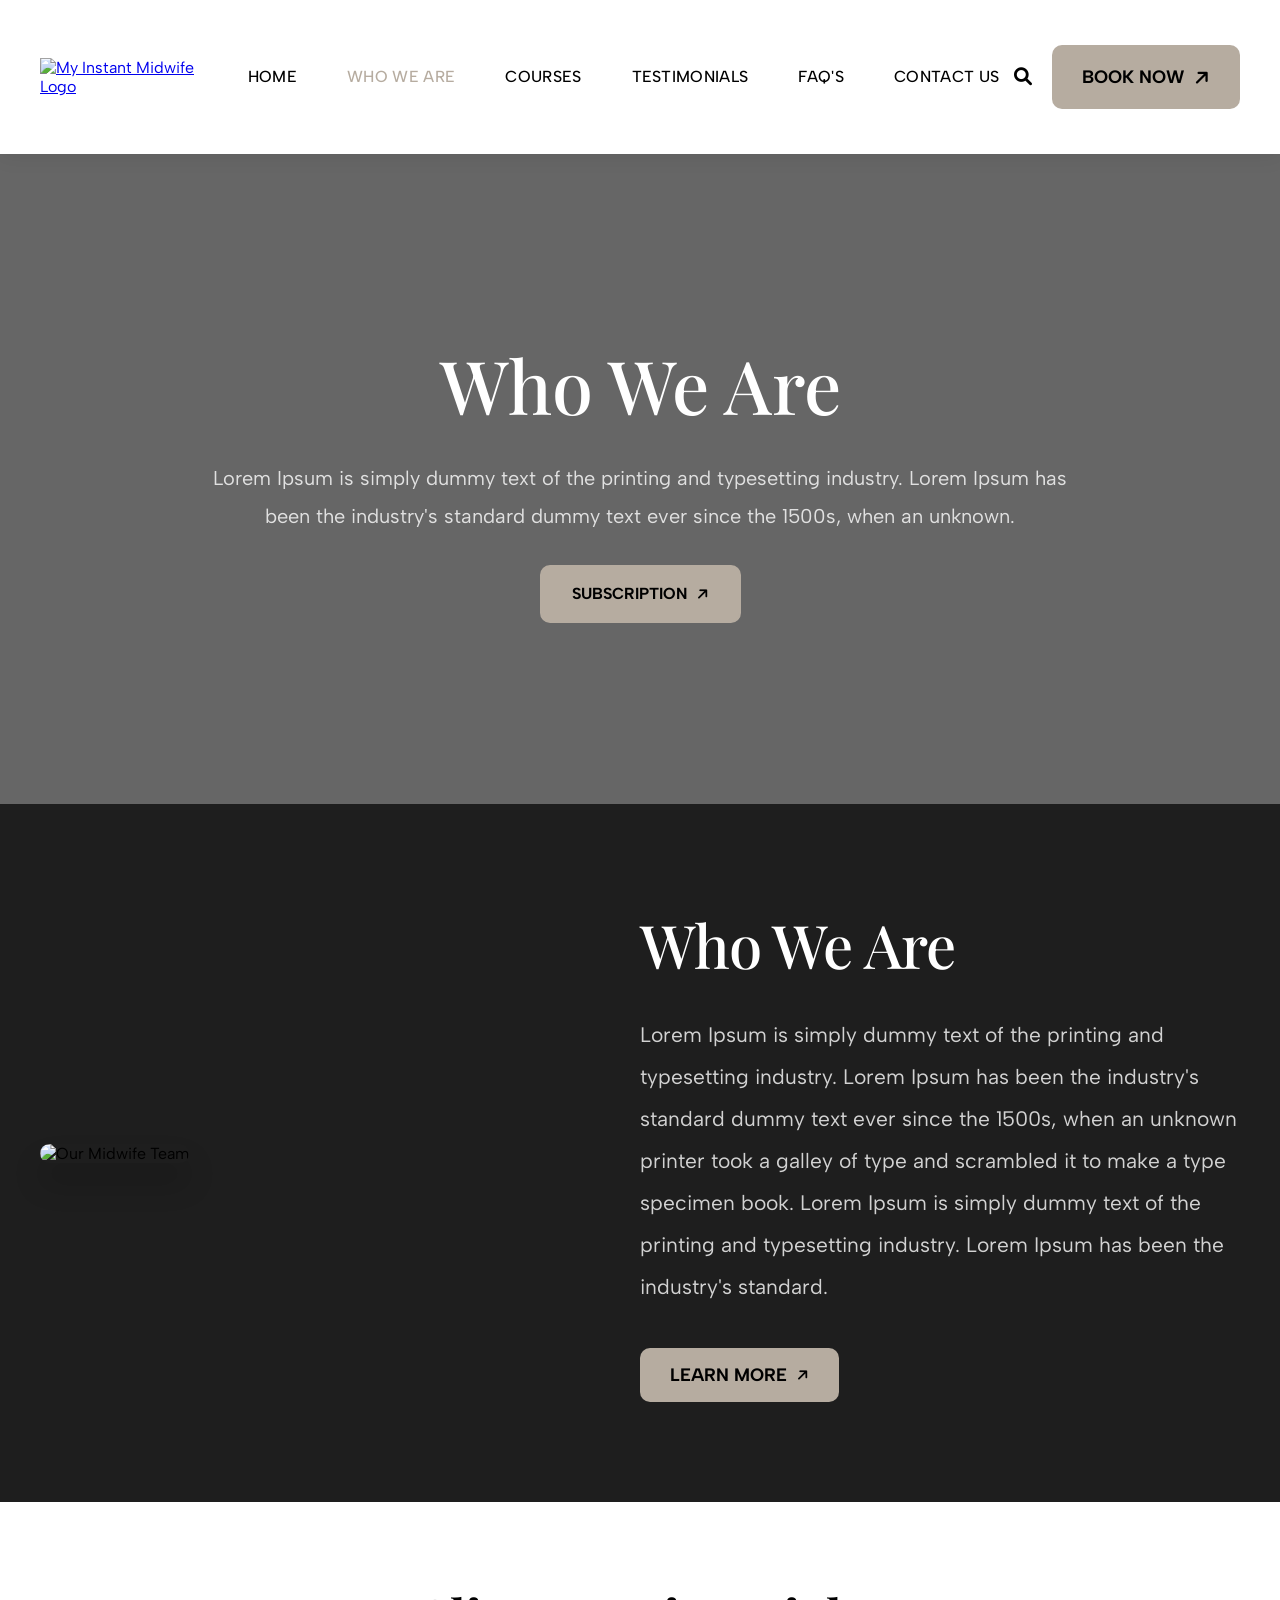
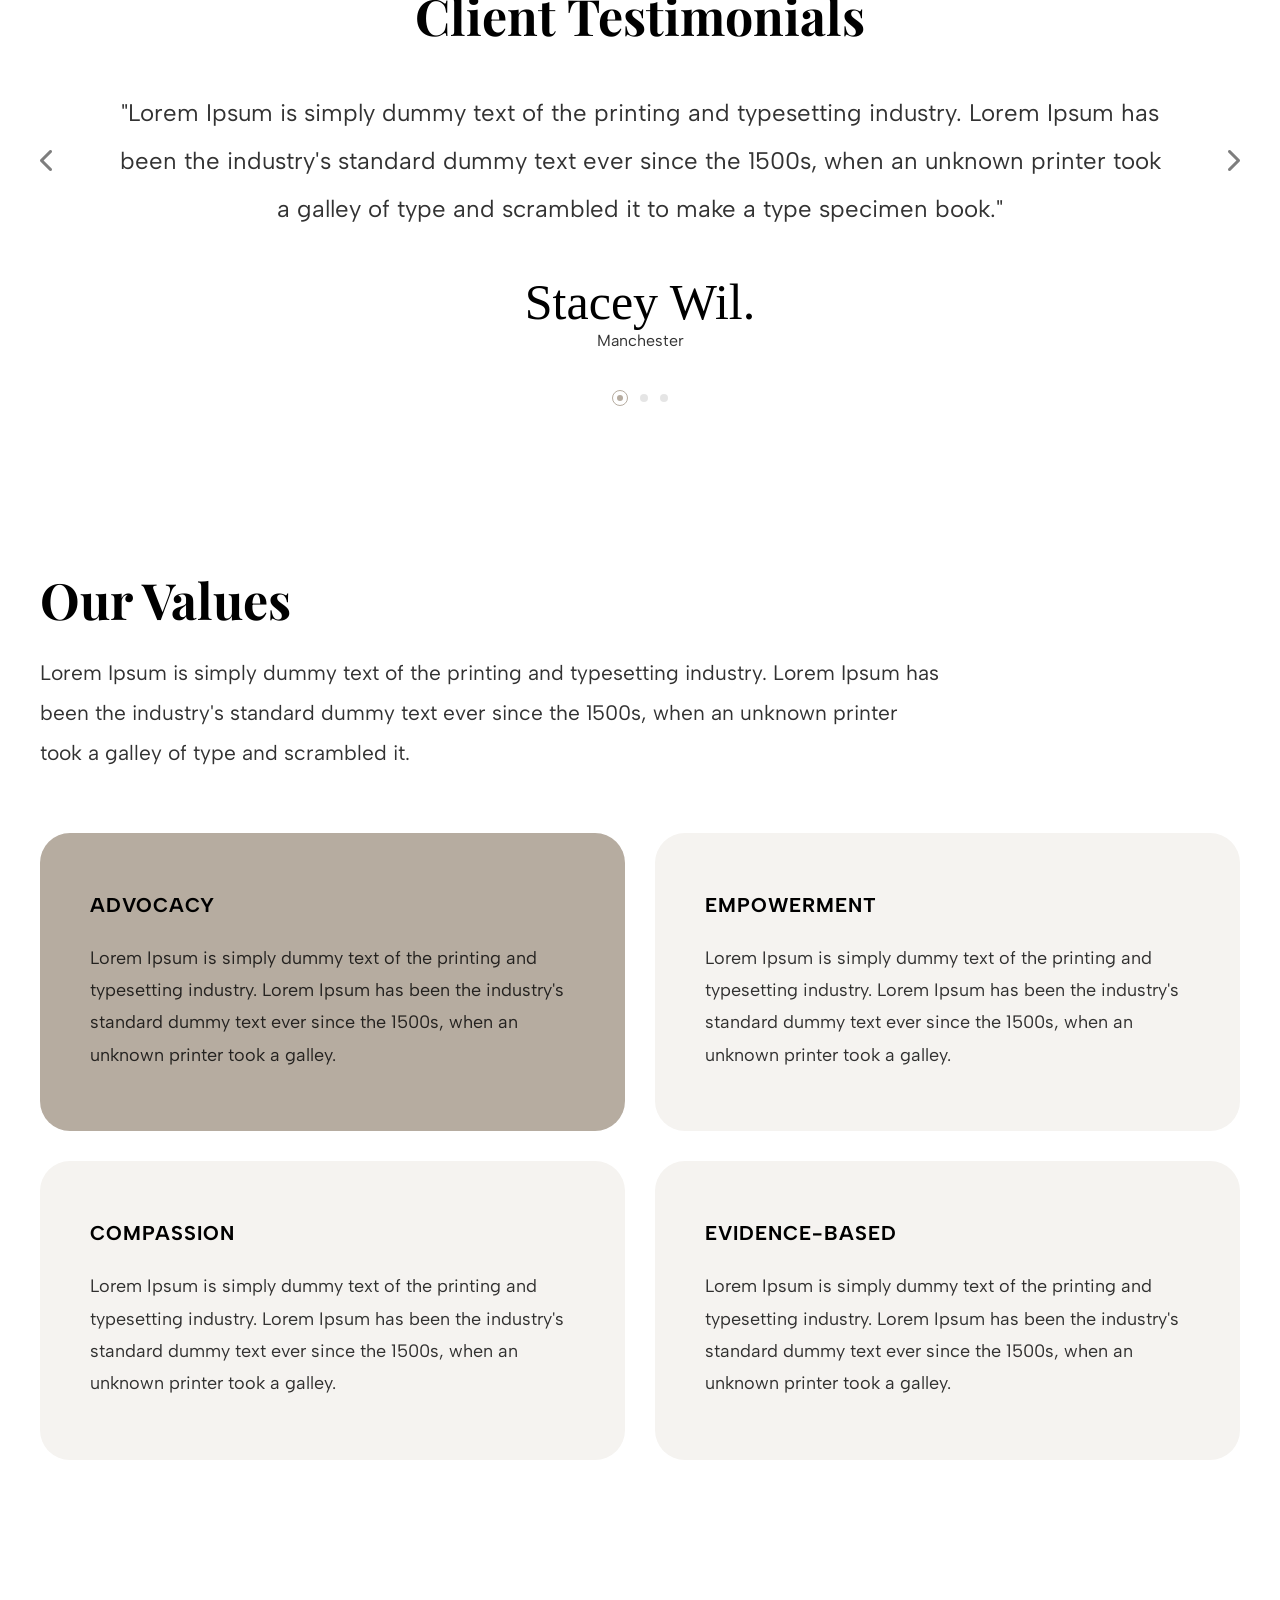
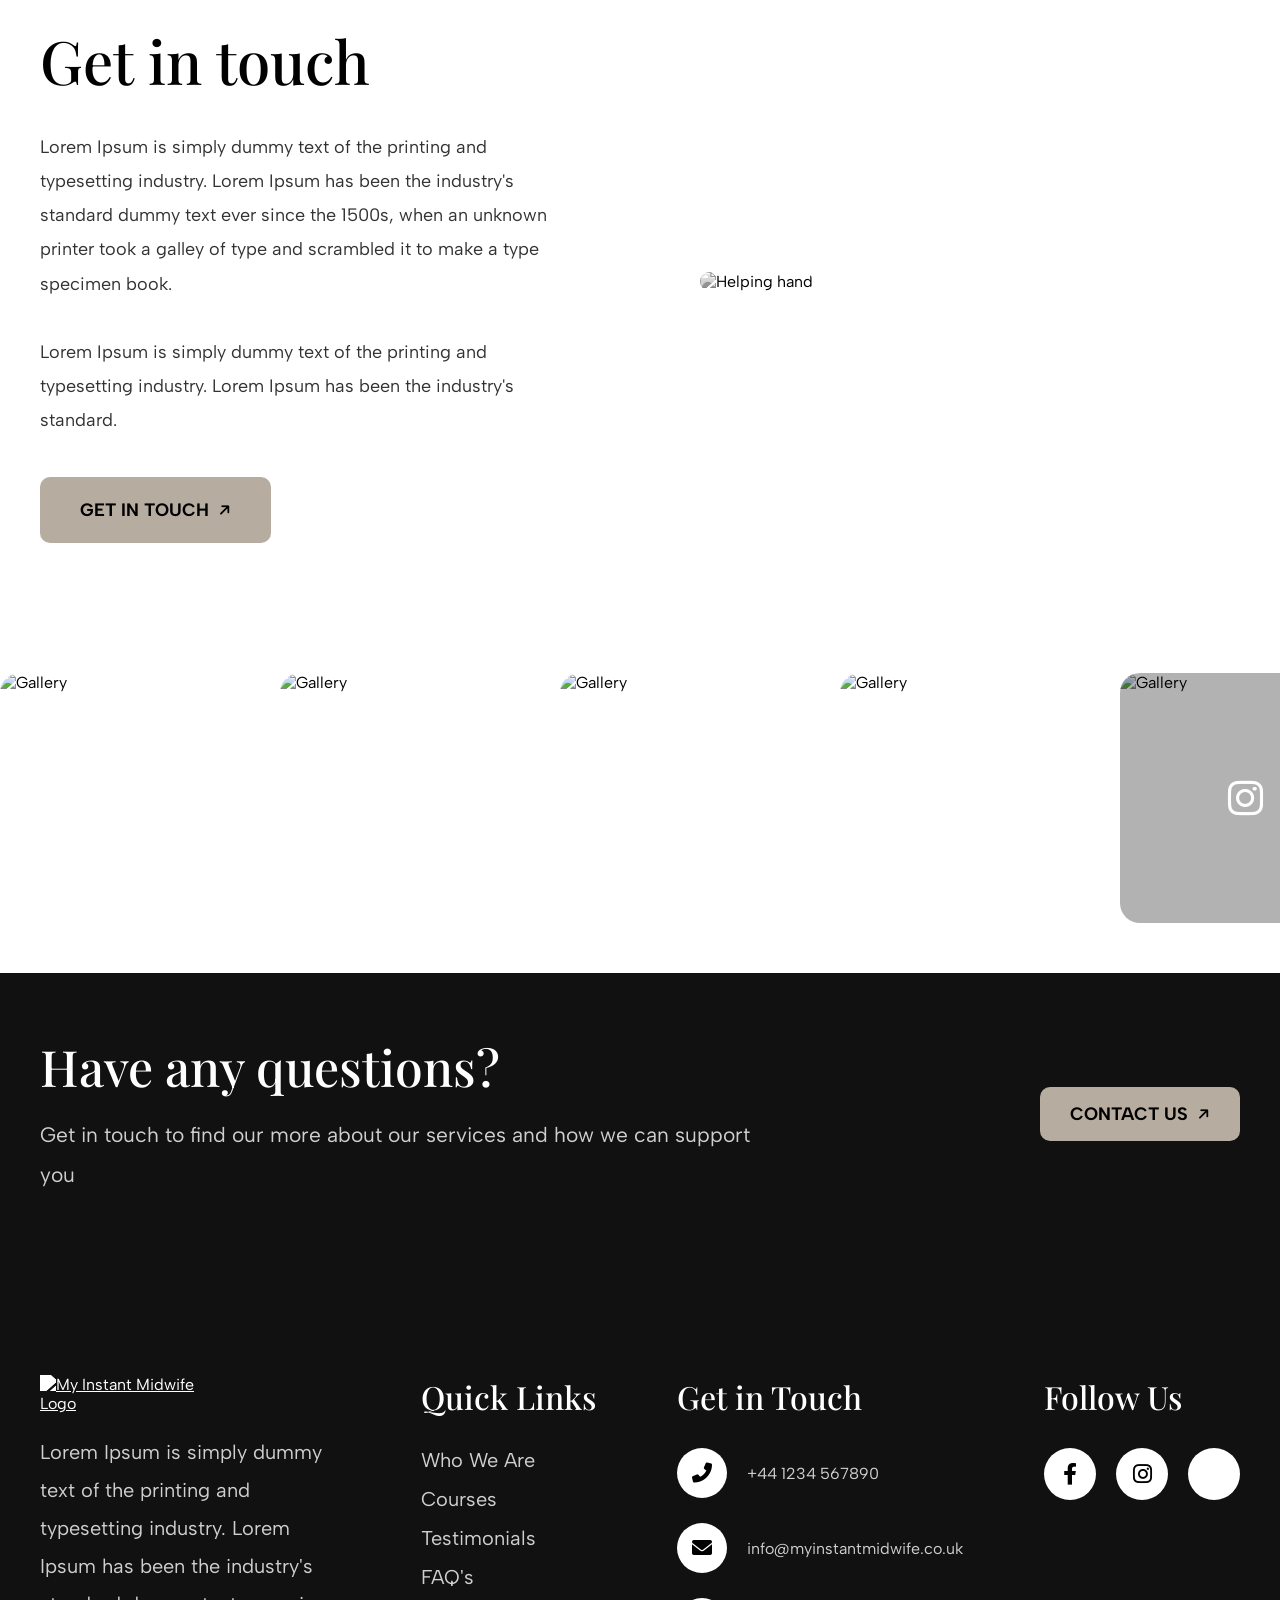
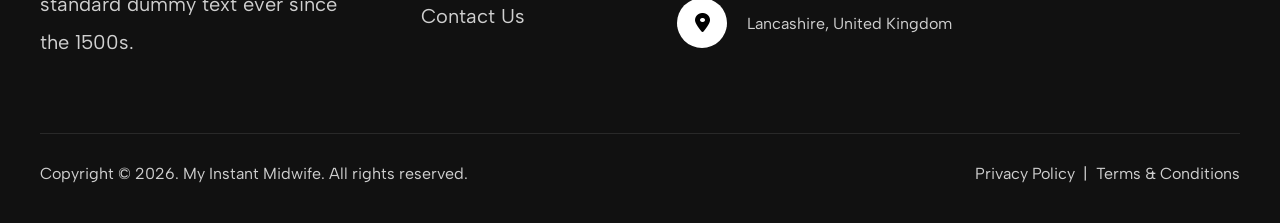
==== commit dbcabf04: "change button color about page" ====
--- a/pages/about.html
+++ b/pages/about.html
@@ -1,140 +1,160 @@
 <!DOCTYPE html>
 <html lang="en">
+
 <head>
     <meta charset="UTF-8">
     <meta name="viewport" content="width=device-width, initial-scale=1.0, user-scalable=no">
     <title>Who We Are | My Instant Midwife</title>
     <!-- Google Fonts -->
-    <link href="https://fonts.googleapis.com/css2?family=Playfair+Display:wght@400;500;600;700&family=Albert+Sans:wght@400;500;600;700&family=Rochester&display=swap" rel="stylesheet">
+    <link
+        href="https://fonts.googleapis.com/css2?family=Playfair+Display:wght@400;500;600;700&family=Albert+Sans:wght@400;500;600;700&family=Rochester&display=swap"
+        rel="stylesheet">
     <!-- Font Awesome -->
     <link rel="stylesheet" href="https://cdnjs.cloudflare.com/ajax/libs/font-awesome/6.0.0-beta3/css/all.min.css">
     <!-- Site Stylesheet -->
     <link rel="stylesheet" href="../css/style.css">
 </head>
+
 <body>
-<div class="homepage">
+    <div class="homepage">
 
-    <!-- ====== Header Navigation (injected by components.js) ====== -->
-    <div id="header-placeholder"></div>
+        <!-- ====== Header Navigation (injected by components.js) ====== -->
+        <div id="header-placeholder"></div>
 
-    <!-- ====== Inner Hero Banner ======
+        <!-- ====== Inner Hero Banner ======
          Full-width hero with background image overlay
          and centred page title + description. -->
-    <section class="inner-hero" style="background-image: url('images/bg image.png');">
-        <div class="inner-hero-content">
-            <h1>Who We Are</h1>
-            <p>Lorem Ipsum is simply dummy text of the printing and typesetting industry. Lorem Ipsum has been the industry's standard dummy text ever since the 1500s, when an unknown.</p>
-            <a href="courses.html" class="btn-outline">DISCOVER OUR PACKAGES <i class="fas fa-arrow-right diag-icon"></i></a>
-        </div>
-    </section>
+        <section class="inner-hero" style="background-image: url('../images/bg image.png');">
+            <div class="inner-hero-content">
+                <h1>Who We Are</h1>
+                <p>Lorem Ipsum is simply dummy text of the printing and typesetting industry. Lorem Ipsum has been the
+                    industry's standard dummy text ever since the 1500s, when an unknown.</p>
+                <a href="courses.html" class="btn-outline">subscription <i
+                        class="fas fa-arrow-right diag-icon"></i></a>
+            </div>
+        </section>
 
-    <!-- ====== Who We Are Content Section ======
-         Two-column layout: large image left, text right.
-         Introduces the midwife team and mission. -->
-    <section class="inner-content about-content">
-        <div class="about-top">
-            <div class="about-image">
+        <!-- ====== Who We Are Section ======
+         Dark background split layout: image left, text right.
+         Links to the full "About" page. -->
+        <section class="who-we-are">
+            <div class="who-left">
                 <img src="../images/whowe.png" alt="Our Midwife Team">
             </div>
-            <div class="about-text">
+            <div class="who-right">
                 <h2>Who We Are</h2>
-                <p>Lorem Ipsum is simply dummy text of the printing and typesetting industry. Lorem Ipsum has been the industry's standard dummy text ever since the 1500s, when an unknown printer took a galley of type and scrambled it to make a type specimen book. Lorem Ipsum is simply dummy text of the printing and typesetting industry. Lorem Ipsum has been the industry's standard dummy text ever since the 1500s.</p>
+                <p>Lorem Ipsum is simply dummy text of the printing and typesetting industry. Lorem Ipsum has been the
+                    industry's standard dummy text ever since the 1500s, when an unknown printer took a galley of type
+                    and scrambled it to make a type specimen book. Lorem Ipsum is simply dummy text of the printing and
+                    typesetting industry. Lorem Ipsum has been the industry's standard.</p>
+                <a href="pages/about.html" class="btn-beige">LEARN MORE <i class="fas fa-arrow-right diag-icon"></i></a>
             </div>
-        </div>
-    </section>
+        </section>
 
-    <!-- ====== Client Testimonials Slider ======
+
+        <!-- ====== Client Testimonials Slider ======
          Rotating quote carousel with dot pagination. -->
-    <section class="testimonials">
-        <h2>Client Testimonials</h2>
-        <div class="testimonial-wrap">
-            <button class="nav-arrow left" aria-label="Previous"><i class="fas fa-chevron-left"></i></button>
-            <div class="testimonial-text" id="testimonialText">"Lorem Ipsum is simply dummy text of the printing and typesetting industry. Lorem Ipsum has been the industry's standard dummy text ever since the 1500s, when an unknown printer took a galley of type and scrambled it to make a type specimen book."</div>
-            <button class="nav-arrow right" aria-label="Next"><i class="fas fa-chevron-right"></i></button>
-        </div>
-        <div class="client-name">Stacey Wil.</div>
-        <div class="client-location">Manchester</div>
-        <div class="dots">
-            <div class="dot active"></div>
-            <div class="dot"></div>
-            <div class="dot"></div>
-        </div>
-    </section>
+        <section class="testimonials">
+            <h2>Client Testimonials</h2>
+            <div class="testimonial-wrap">
+                <button class="nav-arrow left" aria-label="Previous"><i class="fas fa-chevron-left"></i></button>
+                <div class="testimonial-text" id="testimonialText">"Lorem Ipsum is simply dummy text of the printing and
+                    typesetting industry. Lorem Ipsum has been the industry's standard dummy text ever since the 1500s,
+                    when an unknown printer took a galley of type and scrambled it to make a type specimen book."</div>
+                <button class="nav-arrow right" aria-label="Next"><i class="fas fa-chevron-right"></i></button>
+            </div>
+            <div class="client-name">Stacey Wil.</div>
+            <div class="client-location">Manchester</div>
+            <div class="dots">
+                <div class="dot active"></div>
+                <div class="dot"></div>
+                <div class="dot"></div>
+            </div>
+        </section>
 
-    <!-- ====== Our Values Section ======
+        <!-- ====== Our Values Section ======
          Four value cards in a 2x2 grid layout,
          each highlighting a core company value. -->
-    <section class="inner-content values-section">
-        <div class="values-intro">
-            <h2>Our Values</h2>
-            <p>Lorem Ipsum is simply dummy text of the printing and typesetting industry. Lorem Ipsum has been the industry's standard dummy text ever since the 1500s, when an unknown printer took a galley of type and scrambled it.</p>
-        </div>
-        <div class="values-grid">
-            <div class="value-item">
-                <h3>Advocacy</h3>
-                <p>Lorem Ipsum is simply dummy text of the printing and typesetting industry. Lorem Ipsum has been the industry's standard dummy text ever since the 1500s.</p>
+        <section class="inner-content values-section">
+            <div class="values-intro">
+                <h2>Our Values</h2>
+                <p>Lorem Ipsum is simply dummy text of the printing and typesetting industry. Lorem Ipsum has been the
+                    industry's standard dummy text ever since the 1500s, when an unknown printer took a galley of type
+                    and scrambled it.</p>
             </div>
-            <div class="value-item">
-                <h3>Compassion</h3>
-                <p>Lorem Ipsum is simply dummy text of the printing and typesetting industry. Lorem Ipsum has been the industry's standard dummy text ever since the 1500s.</p>
-            </div>
-            <div class="value-item">
-                <h3>Empowerment</h3>
-                <p>Lorem Ipsum is simply dummy text of the printing and typesetting industry. Lorem Ipsum has been the industry's standard dummy text ever since the 1500s.</p>
-            </div>
-            <div class="value-item">
-                <h3>Evidence-based</h3>
-                <p>Lorem Ipsum is simply dummy text of the printing and typesetting industry. Lorem Ipsum has been the industry's standard dummy text ever since the 1500s.</p>
-            </div>
-        </div>
-    </section>
-
-    <!-- ====== Get in Touch Section ======
-         Contact info cards with icons + large image collage. -->
-    <section class="get-in-touch">
-        <div class="git-content">
-            <div class="git-info">
-                <h2>Get in touch</h2>
-                <p>Lorem Ipsum is simply dummy text of the printing and typesetting industry. Lorem Ipsum has been the industry's standard dummy text.</p>
-                <div class="git-cards">
-                    <div class="git-card">
-                        <div class="git-icon"><i class="fas fa-phone-alt"></i></div>
-                        <div>
-                            <strong>Phone</strong>
-                            <p>+44 1234 567890</p>
-                        </div>
-                    </div>
-                    <div class="git-card">
-                        <div class="git-icon"><i class="fas fa-envelope"></i></div>
-                        <div>
-                            <strong>Email</strong>
-                            <p>info@myinstantmidwife.co.uk</p>
-                        </div>
-                    </div>
-                    <div class="git-card">
-                        <div class="git-icon"><i class="fas fa-map-marker-alt"></i></div>
-                        <div>
-                            <strong>Address</strong>
-                            <p>Lancashire, United Kingdom</p>
-                        </div>
-                    </div>
+            <div class="values-grid">
+                <div class="value-item featured">
+                    <h3>ADVOCACY</h3>
+                    <p>Lorem Ipsum is simply dummy text of the printing and typesetting industry. Lorem Ipsum has been
+                        the industry's standard dummy text ever since the 1500s, when an unknown printer took a galley.
+                    </p>
+                </div>
+                <div class="value-item">
+                    <h3>EMPOWERMENT</h3>
+                    <p>Lorem Ipsum is simply dummy text of the printing and typesetting industry. Lorem Ipsum has been
+                        the industry's standard dummy text ever since the 1500s, when an unknown printer took a galley.
+                    </p>
+                </div>
+                <div class="value-item">
+                    <h3>COMPASSION</h3>
+                    <p>Lorem Ipsum is simply dummy text of the printing and typesetting industry. Lorem Ipsum has been
+                        the industry's standard dummy text ever since the 1500s, when an unknown printer took a galley.
+                    </p>
+                </div>
+                <div class="value-item">
+                    <h3>EVIDENCE-BASED</h3>
+                    <p>Lorem Ipsum is simply dummy text of the printing and typesetting industry. Lorem Ipsum has been
+                        the industry's standard dummy text ever since the 1500s, when an unknown printer took a galley.
+                    </p>
                 </div>
             </div>
-            <div class="git-images">
-                <img src="../images/testimonial1.png" alt="Family photo" class="git-img-large">
-                <img src="../images/testimonial5.png" alt="Family photo" class="git-img-small">
-                <img src="../images/testimonial2.png" alt="Family photo" class="git-img-small">
+        </section>
+
+        <!-- ====== Get in Touch Section ======
+         Clean layout with CTA and large image. -->
+        <section class="get-in-touch">
+            <div class="git-content">
+                <div class="git-info">
+                    <h2>Get in touch</h2>
+                    <p>Lorem Ipsum is simply dummy text of the printing and typesetting industry. Lorem Ipsum has been
+                        the industry's standard dummy text ever since the 1500s, when an unknown printer took a galley
+                        of
+                        type and scrambled it to make a type specimen book.<br><br>
+                        Lorem Ipsum is simply dummy text of the printing and typesetting industry. Lorem Ipsum has been
+                        the
+                        industry's standard.</p>
+                    <a href="contact.html" class="btn-beige btn-git">GET IN TOUCH <i
+                            class="fas fa-arrow-right diag-icon"></i></a>
+                </div>
+                <div class="git-image-side">
+                    <img src="../images/journy.png" alt="Helping hand" class="git-main-img">
+                </div>
             </div>
+        </section>
+
+        <!-- ====== Gallery Images Row ======
+         Horizontally scrollable image strip showing
+         family/birth photography. Drag or swipe to scroll. -->
+        <div class="gallery">
+            <div class="gallery-item"><img src="../images/testimonial1.png" alt="Gallery"></div>
+            <div class="gallery-item"><img src="../images/testimonial5.png" alt="Gallery"></div>
+            <div class="gallery-item"><img src="../images/testimonial2.png" alt="Gallery"></div>
+            <div class="gallery-item"><img src="../images/testimonial3.png" alt="Gallery"></div>
+            <div class="gallery-item show-overlay">
+                <img src="../images/testimonial7.png" alt="Gallery">
+                <div class="ig-overlay"><i class="fab fa-instagram"></i></div>
+            </div>
+            <div class="gallery-item"><img src="../images/testimonial6.png" alt="Gallery"></div>
         </div>
-    </section>
 
-    <!-- ====== Footer (injected by components.js) ====== -->
-    <div id="footer-placeholder"></div>
+        <!-- ====== Footer (injected by components.js) ====== -->
+        <div id="footer-placeholder"></div>
 
-</div>
+    </div>
 
-<!-- JavaScript -->
-<script src="../js/components.js"></script>
-<script src="../js/script.js"></script>
+    <!-- JavaScript -->
+    <script src="../js/components.js"></script>
+    <script src="../js/script.js"></script>
 </body>
-</html>
+
+</html>
--- a/css/style.css
+++ b/css/style.css
@@ -35,7 +35,7 @@
     --text-dark: #000000;
     --text-light: #ffffff;
     --bg-dark: #1E1E1E;
-    
+
     --font-heading: 'Playfair Display', serif;
     --font-body: 'Albert Sans', sans-serif;
     --font-script: 'Rochester', cursive;
@@ -61,6 +61,7 @@
     max-width: 1920px;
     margin: 0 auto;
     background: #FFFFFF;
+    padding-top: 154px;
 }
 
 
@@ -127,8 +128,8 @@
     align-items: center;
     justify-content: center;
     gap: 10px;
-    background: transparent;
-    border: 2px solid #FFFFFF;
+    background: #B6ACA0;
+    border: 2px solid #B6ACA0;
     border-radius: 10px;
     padding: 9px 30px;
     font-family: 'Albert Sans', sans-serif;
@@ -136,7 +137,7 @@
     font-size: 16px;
     line-height: 36px;
     text-transform: uppercase;
-    color: #FFFFFF;
+    color: #000000;
     cursor: pointer;
     transition: all 0.3s ease;
     text-decoration: none;
@@ -149,7 +150,8 @@
 }
 
 .btn-outline:hover {
-    background: rgba(255, 255, 255, 0.15);
+    background: transparent;
+    color: #FFFFFF;
     transform: translateY(-2px);
 }
 
@@ -170,7 +172,7 @@
     top: 0;
     left: 0;
     width: 100%;
-    height: 130px;
+    height: 154px;
     display: flex;
     align-items: center;
     justify-content: space-between;
@@ -184,7 +186,7 @@
 /* Logo container */
 .logo {
     width: 193px;
-    height: 130px;
+    height: 154px;
     display: flex;
     align-items: center;
 }
@@ -268,7 +270,7 @@
     position: relative;
     width: 100%;
     height: 980px;
-    margin-top: 130px;
+    margin-top: 0;
     overflow: hidden;
 }
 
@@ -285,6 +287,7 @@
     width: 100%;
     height: 100%;
     object-fit: cover;
+    filter: grayscale(100%);
 }
 
 /* Dark overlay on hero image */
@@ -295,13 +298,13 @@
     left: 0;
     width: 100%;
     height: 100%;
-    background: linear-gradient(0deg, rgba(0,0,0,0.15), rgba(0,0,0,0.15));
+    background: linear-gradient(0deg, rgba(0, 0, 0, 0.15), rgba(0, 0, 0, 0.15));
 }
 
 /* Hero text content - positioned absolutely */
 .hero-content {
     position: absolute;
-    left: 215px;
+    left: 120px;
     top: 240px;
     z-index: 2;
 }
@@ -338,7 +341,7 @@
 /* CTA button below hero text */
 .subscription-btn {
     position: absolute;
-    left: 215px;
+    left: 120px;
     top: 640px;
     z-index: 2;
 }
@@ -360,7 +363,7 @@
 }
 
 .who-left {
-    margin-left: 205px;
+    margin-left: 202px;
     max-width: 400px;
     flex: 1;
 }
@@ -368,7 +371,7 @@
 .who-left img {
     width: 100%;
     border-radius: 24px;
-    box-shadow: 0 20px 30px rgba(0,0,0,0.2);
+    box-shadow: 0 20px 30px rgba(0, 0, 0, 0.2);
 }
 
 .who-right {
@@ -401,9 +404,11 @@
    ========================================================== */
 
 .packages {
-    background: #fff;
+    background: url('../images/bg.png') no-repeat center center;
+    background-size: cover;
     padding: 80px 0 100px;
     text-align: center;
+    position: relative;
 }
 
 /* "WHAT WE OFFER" label above heading */
@@ -445,7 +450,7 @@
     background: #FFFFFF;
     border-radius: 30px;
     width: 350px;
-    box-shadow: 0 10px 30px rgba(0,0,0,0.05);
+    box-shadow: 0 10px 30px rgba(0, 0, 0, 0.05);
     transition: 0.2s;
     padding-bottom: 30px;
     border: 1px solid #f0f0f0;
@@ -453,7 +458,7 @@
 
 .package-card:hover {
     transform: translateY(-5px);
-    box-shadow: 0 15px 40px rgba(0,0,0,0.1);
+    box-shadow: 0 15px 40px rgba(0, 0, 0, 0.1);
 }
 
 /* Card image area */
@@ -586,11 +591,12 @@
 
 .serve-left {
     width: 50%;
-    background: linear-gradient(0deg, rgba(0,0,0,0.8), rgba(0,0,0,0.8));
-    background-size: cover;
-    background-position: center;
+    background: #111111;
     color: white;
-    padding: 200px 50px 50px 200px;
+    padding: 120px;
+    display: flex;
+    flex-direction: column;
+    justify-content: center;
 }
 
 .serve-right {
@@ -600,10 +606,12 @@
     overflow: hidden;
 }
 
-.serve-right img {
+.serve-right img,
+.serve-right iframe {
     width: 100%;
     height: 100%;
     object-fit: cover;
+    border: none;
 }
 
 .serve-left h2 {
@@ -629,7 +637,7 @@
 
 .testimonials {
     text-align: center;
-    padding: 80px 215px;
+    padding: 80px 120px;
 }
 
 .testimonials h2 {
@@ -689,6 +697,7 @@
 .dots {
     display: flex;
     justify-content: center;
+    align-items: center;
     gap: 12px;
     margin-top: 40px;
 }
@@ -698,7 +707,7 @@
     height: 8px;
     background: #000;
     opacity: 0.1;
-    border-radius: 30px;
+    border-radius: 50%;
     cursor: pointer;
     transition: 0.2s;
 }
@@ -711,47 +720,52 @@
     border: 1px solid #B6ACA0;
     position: relative;
     opacity: 1;
+    display: flex;
+    align-items: center;
+    justify-content: center;
 }
 
 .dot.active::after {
     content: '';
-    width: 8px;
-    height: 8px;
+    width: 6px;
+    height: 6px;
     background: #B6ACA0;
-    border-radius: 30px;
-    position: absolute;
-    top: 3px;
-    left: 3px;
+    border-radius: 50%;
 }
 
 
 /* ==========================================================
    10. GALLERY STRIP
-   Horizontally scrollable image row (drag/swipe).
+   Auto-scrolling infinite marquee loop.
    ========================================================== */
 
 .gallery {
+    padding: 50px 0;
+    background: #fff;
+    overflow: hidden;
+    position: relative;
+    width: 100%;
+}
+
+.gallery-track {
     display: flex;
     gap: 30px;
-    padding: 50px 215px;
-    background: #fff;
-    overflow-x: auto;
-    scroll-behavior: smooth;
-    -webkit-overflow-scrolling: touch;
-    scrollbar-width: none;          /* Firefox */
-    -ms-overflow-style: none;       /* IE/Edge */
-    cursor: grab;
-}
-
-/* Hide scrollbar for Webkit browsers */
-.gallery::-webkit-scrollbar {
-    display: none;
-    width: 0;
-    height: 0;
-}
-
-.gallery:active {
-    cursor: grabbing;
+    width: max-content;
+    animation: scroll-gallery 30s linear infinite;
+}
+
+.gallery-track:hover {
+    animation-play-state: paused;
+}
+
+@keyframes scroll-gallery {
+    0% {
+        transform: translateX(0);
+    }
+
+    100% {
+        transform: translateX(calc(-50% - 15px));
+    }
 }
 
 .gallery-item {
@@ -772,13 +786,16 @@
 
 .gallery-item:hover img {
     transform: scale(1.02);
-    box-shadow: 0 10px 30px rgba(0,0,0,0.2);
+    box-shadow: 0 10px 30px rgba(0, 0, 0, 0.2);
 }
 
 .ig-overlay {
     position: absolute;
-    top: 0; left: 0; right: 0; bottom: 0;
-    background: rgba(0,0,0,0.3);
+    top: 0;
+    left: 0;
+    right: 0;
+    bottom: 0;
+    background: rgba(0, 0, 0, 0.3);
     display: flex;
     align-items: center;
     justify-content: center;
@@ -801,8 +818,8 @@
 
 /* --- "Have any questions?" CTA strip --- */
 .questions-cta {
-    background: #1E1E1E;
-    padding: 60px 215px;
+    background: #111111;
+    padding: 60px 120px;
 }
 
 .questions-content {
@@ -848,9 +865,9 @@
 
 /* --- Main Footer --- */
 .contact-footer {
-    background: #1E1E1E;
+    background: #111111;
     color: white;
-    padding: 60px 215px 40px;
+    padding: 60px 120px 40px;
     position: relative;
 }
 
@@ -1007,7 +1024,7 @@
     position: relative;
     width: 100%;
     height: 650px;
-    margin-top: 130px;
+    margin-top: 0;
     background-size: cover;
     background-position: center;
     display: flex;
@@ -1015,14 +1032,35 @@
     justify-content: center;
     flex-direction: column;
     text-align: center;
+    filter: none;
+    overflow: hidden;
+}
+
+/* Apply grayscale to the background image via pseudo-element */
+.inner-hero::before {
+    content: '';
+    position: absolute;
+    top: 0;
+    left: 0;
+    right: 0;
+    bottom: 0;
+    background: inherit;
+    background-size: cover;
+    background-position: center;
+    filter: grayscale(100%);
+    z-index: 0;
 }
 
 /* Dark overlay */
 .inner-hero::after {
     content: '';
     position: absolute;
-    top: 0; left: 0; right: 0; bottom: 0;
+    top: 0;
+    left: 0;
+    right: 0;
+    bottom: 0;
     background: rgba(0, 0, 0, 0.6);
+    z-index: 1;
 }
 
 .inner-hero-content {
@@ -1048,7 +1086,7 @@
 
 /* Shared inner-page content padding */
 .inner-content {
-    padding: 100px 215px;
+    padding: 100px 120px;
     background: #fff;
 }
 
@@ -1109,25 +1147,31 @@
 .values-grid {
     display: grid;
     grid-template-columns: repeat(2, 1fr);
-    gap: 40px;
+    gap: 30px;
 }
 
 .value-item {
-    background: rgba(182, 172, 160, 0.15);
-    padding: 50px;
-    border-radius: 24px;
+    background: #F5F3F0;
+    padding: 60px 50px;
+    border-radius: 30px;
+}
+
+.value-item.featured {
+    background: #B6ACA0;
 }
 
 .value-item h3 {
-    font-size: 24px;
+    font-size: 20px;
     font-weight: 700;
-    margin-bottom: 20px;
+    margin-bottom: 25px;
+    text-transform: uppercase;
+    letter-spacing: 0.05em;
 }
 
 .value-item p {
-    font-size: 21px;
+    font-size: 18px;
     opacity: 0.8;
-    line-height: 1.9;
+    line-height: 1.8;
 }
 
 
@@ -1140,7 +1184,7 @@
     display: flex;
     align-items: center;
     justify-content: space-between;
-    padding: 100px 215px;
+    padding: 100px 120px;
     gap: 60px;
     background: #fff;
     flex-wrap: wrap;
@@ -1408,7 +1452,7 @@
 
 .thank-you-section {
     background: #1E1E1E;
-    padding: 80px 215px;
+    padding: 80px 120px;
 }
 
 .thankyou-content {
@@ -1450,103 +1494,49 @@
 
 /* ==========================================================
    19. GET IN TOUCH SECTION (About page)
-   Contact cards + image collage.
+   Clean layout with large image.
    ========================================================== */
 
 .get-in-touch {
     background: #fff;
-    padding: 80px 215px 100px;
+    padding: 100px 120px;
 }
 
 .git-content {
-    display: flex;
-    gap: 60px;
-    align-items: flex-start;
-    flex-wrap: wrap;
-}
-
-.git-info {
-    flex: 1;
-    min-width: 300px;
+    display: grid;
+    grid-template-columns: 1fr 1fr;
+    gap: 120px;
+    align-items: center;
 }
 
 .git-info h2 {
     font-family: 'Playfair Display', serif;
-    font-size: 50px;
-    margin-bottom: 20px;
-}
-
-.git-info > p {
+    font-size: 60px;
+    margin-bottom: 30px;
+    font-weight: 500;
+}
+
+.git-info p {
     font-size: 18px;
+    line-height: 1.9;
     opacity: 0.8;
-    line-height: 1.8;
     margin-bottom: 40px;
 }
 
-/* Contact info cards */
-.git-cards {
-    display: flex;
-    flex-direction: column;
-    gap: 20px;
-}
-
-.git-card {
-    display: flex;
-    align-items: center;
-    gap: 20px;
-    background: rgba(182, 172, 160, 0.12);
-    padding: 20px 25px;
-    border-radius: 14px;
-}
-
-.git-icon {
-    width: 50px;
-    height: 50px;
-    background: #B6ACA0;
-    border-radius: 50%;
-    display: flex;
-    align-items: center;
-    justify-content: center;
-    color: white;
-    font-size: 20px;
-    flex-shrink: 0;
-}
-
-.git-card strong {
-    display: block;
-    font-size: 18px;
-    margin-bottom: 4px;
-}
-
-.git-card p {
-    font-size: 16px;
-    opacity: 0.8;
-    margin: 0;
-}
-
-/* Image collage */
-.git-images {
-    flex: 1;
-    display: grid;
-    grid-template-columns: 1fr 1fr;
-    grid-template-rows: auto auto;
-    gap: 15px;
-    min-width: 300px;
-}
-
-.git-img-large {
-    grid-column: 1 / -1;
-    width: 100%;
-    height: 300px;
+.btn-git {
+    padding: 15px 40px;
+}
+
+.git-image-side {
+    width: 100%;
+}
+
+.git-main-img {
+    width: 100%;
+    height: 700px;
     object-fit: cover;
-    border-radius: 20px;
-}
-
-.git-img-small {
-    width: 100%;
-    height: 200px;
-    object-fit: cover;
-    border-radius: 20px;
+    border-radius: 30px;
+    filter: grayscale(100%);
 }
 
 
@@ -1556,27 +1546,77 @@
 
 /* --- Large screens (< 1400px) --- */
 @media (max-width: 1400px) {
-    .navbar { padding: 0 40px; }
-    .hero-content { left: 40px; }
-    .subscription-btn { left: 40px; }
-    .who-left { margin-left: 40px; }
-    .who-right { margin-right: 40px; }
-    .card-container { padding: 0 40px; }
-    .midwife-section { padding: 60px 40px; }
-    .birthing-choices { padding: 80px 40px; }
-    .serve-left { padding-left: 40px; }
-    .testimonials { padding-left: 40px; padding-right: 40px; }
-    .gallery { padding: 50px 40px; }
-    .gallery img { width: 250px; height: 250px; }
-    .questions-cta { padding: 60px 40px; }
-    .contact-footer { padding-left: 40px; padding-right: 40px; }
-    .inner-content { padding: 80px 40px; }
-    .get-in-touch { padding: 80px 40px; }
-    .thank-you-section { padding: 80px 40px; }
+    .navbar {
+        padding: 0 40px;
+    }
+
+    .hero-content {
+        left: 40px;
+    }
+
+    .subscription-btn {
+        left: 40px;
+    }
+
+    .who-left {
+        margin-left: 40px;
+    }
+
+    .who-right {
+        margin-right: 40px;
+    }
+
+    .card-container {
+        padding: 0 40px;
+    }
+
+    .midwife-section {
+        padding: 60px 40px;
+    }
+
+    .birthing-choices {
+        padding: 80px 40px;
+    }
+
+    .serve-left {
+        padding-left: 40px;
+    }
+
+    .testimonials {
+        padding-left: 40px;
+        padding-right: 40px;
+    }
+
+    .gallery-item {
+        width: 250px;
+        height: 250px;
+    }
+
+    .questions-cta {
+        padding: 60px 40px;
+    }
+
+    .contact-footer {
+        padding-left: 40px;
+        padding-right: 40px;
+    }
+
+    .inner-content {
+        padding: 80px 40px;
+    }
+
+    .get-in-touch {
+        padding: 80px 40px;
+    }
+
+    .thank-you-section {
+        padding: 80px 40px;
+    }
 }
 
 /* --- Tablets (< 1024px) --- */
 @media (max-width: 1024px) {
+
     /* Navbar stacks */
     .navbar {
         flex-wrap: wrap;
@@ -1586,83 +1626,248 @@
         padding: 20px 40px;
     }
 
+    .homepage {
+        padding-top: 0;
+    }
+
     /* Hero adjustments */
-    .hero { margin-top: 0; height: 800px; }
-    .hero-content { top: 150px; left: 40px; }
-    .hero-title { font-size: 48px; line-height: 60px; }
-    .subscription-btn { left: 40px; top: 600px; }
+    .hero {
+        margin-top: 0;
+        height: 800px;
+    }
+
+    .hero-content {
+        top: 150px;
+        left: 40px;
+    }
+
+    .hero-title {
+        font-size: 48px;
+        line-height: 60px;
+    }
+
+    .subscription-btn {
+        left: 40px;
+        top: 600px;
+    }
 
     /* Stack two-column layouts */
-    .who-we-are { flex-direction: column; text-align: center; }
-    .who-left { margin: 0 20px; }
-    .who-right { margin: 40px 20px; text-align: center; }
-    .midwife-section { flex-direction: column; text-align: center; }
-    .birthing-choices { flex-direction: column; text-align: center; }
-    .bc-text { max-width: 100%; }
-    .bc-image { max-width: 100%; }
+    .who-we-are {
+        flex-direction: column;
+        text-align: center;
+    }
+
+    .who-left {
+        margin: 0 20px;
+    }
+
+    .who-right {
+        margin: 40px 20px;
+        text-align: center;
+    }
+
+    .midwife-section {
+        flex-direction: column;
+        text-align: center;
+    }
+
+    .birthing-choices {
+        flex-direction: column;
+        text-align: center;
+    }
+
+    .bc-text {
+        max-width: 100%;
+    }
+
+    .bc-image {
+        max-width: 100%;
+    }
 
     /* Serve section stacks */
-    .serve-section { flex-direction: column; height: auto; }
-    .serve-left, .serve-right { width: 100%; height: 500px; padding: 60px 40px; }
+    .serve-section {
+        flex-direction: column;
+        height: auto;
+    }
+
+    .serve-left,
+    .serve-right {
+        width: 100%;
+        height: 500px;
+        padding: 60px 40px;
+    }
 
     /* Footer adjustments */
-    .footer-columns { justify-content: center; text-align: center; }
-    .contact-row { justify-content: center; }
-    .social-icons { justify-content: center; }
+    .footer-columns {
+        justify-content: center;
+        text-align: center;
+    }
+
+    .contact-row {
+        justify-content: center;
+    }
+
+    .social-icons {
+        justify-content: center;
+    }
 
     /* Inner pages */
-    .inner-hero { margin-top: 0; }
-    .inner-hero h1 { font-size: 50px; }
-    .testimonial-wrap { gap: 20px; }
-    .testimonial-text { font-size: 20px; line-height: 1.8; }
-    .about-top { flex-direction: column; }
-    .values-grid { grid-template-columns: 1fr; }
-    .stories-grid { grid-template-columns: 1fr; }
-    .faq-grid { flex-direction: column; gap: 20px; }
-    .form-row { flex-direction: column; gap: 25px; }
-    .git-content { flex-direction: column; }
-    .git-images { grid-template-columns: 1fr; }
-    .git-img-large { grid-column: 1; }
-    .thankyou-content { flex-direction: column; text-align: center; }
-    .thankyou-right { text-align: center; }
-    .questions-content { justify-content: center; text-align: center; }
+    .inner-hero {
+        margin-top: 0;
+    }
+
+    .inner-hero h1 {
+        font-size: 50px;
+    }
+
+    .testimonial-wrap {
+        gap: 20px;
+    }
+
+    .testimonial-text {
+        font-size: 20px;
+        line-height: 1.8;
+    }
+
+    .about-top {
+        flex-direction: column;
+    }
+
+    .values-grid {
+        grid-template-columns: 1fr;
+    }
+
+    .stories-grid {
+        grid-template-columns: 1fr;
+    }
+
+    .faq-grid {
+        flex-direction: column;
+        gap: 20px;
+    }
+
+    .form-row {
+        flex-direction: column;
+        gap: 25px;
+    }
+
+    .git-content {
+        grid-template-columns: 1fr;
+        gap: 60px;
+    }
+
+    .git-main-img {
+        height: 500px;
+    }
+
+    .thankyou-content {
+        flex-direction: column;
+        text-align: center;
+    }
+
+    .thankyou-right {
+        text-align: center;
+    }
+
+    .questions-content {
+        justify-content: center;
+        text-align: center;
+    }
 }
 
 /* --- Mobile (< 768px) --- */
 @media (max-width: 768px) {
+
     /* Hide desktop nav, show hamburger */
-    .nav-links { display: none; }
-    .mobile-menu-btn { display: flex; }
-    .navbar { justify-content: space-between; }
-    .book-now-btn { display: none; }
+    .nav-links {
+        display: none;
+    }
+
+    .mobile-menu-btn {
+        display: flex;
+    }
+
+    .navbar {
+        justify-content: space-between;
+    }
+
+    .book-now-btn {
+        display: none;
+    }
 
     /* Hero scales down */
-    .hero-title { font-size: 36px; line-height: 48px; }
-    .hero-desc { font-size: 18px; line-height: 28px; }
+    .hero-title {
+        font-size: 36px;
+        line-height: 48px;
+    }
+
+    .hero-desc {
+        font-size: 18px;
+        line-height: 28px;
+    }
 
     /* Packages */
-    .packages h2 { font-size: 32px; }
-    .card-container { padding: 0 20px; }
-    .package-card { width: 100%; max-width: 400px; }
+    .packages h2 {
+        font-size: 32px;
+    }
+
+    .card-container {
+        padding: 0 20px;
+    }
+
+    .package-card {
+        width: 100%;
+        max-width: 400px;
+    }
 
     /* Testimonials */
-    .testimonial-wrap { gap: 10px; }
-    .nav-arrow { font-size: 18px; }
-    .testimonial-text { font-size: 18px; line-height: 1.6; }
+    .testimonial-wrap {
+        gap: 10px;
+    }
+
+    .nav-arrow {
+        font-size: 18px;
+    }
+
+    .testimonial-text {
+        font-size: 18px;
+        line-height: 1.6;
+    }
 
     /* Gallery */
-    .gallery { padding: 50px 20px; gap: 20px; }
-    .gallery img { width: 180px; height: 180px; }
+    .gallery-item {
+        width: 180px;
+        height: 180px;
+    }
 
     /* Footer gallery */
-    .footer-gallery { flex-wrap: wrap; }
-    .footer-gallery img { width: 50%; height: 150px; }
+    .footer-gallery {
+        flex-wrap: wrap;
+    }
+
+    .footer-gallery img {
+        width: 50%;
+        height: 150px;
+    }
 
     /* Inner page hero */
-    .inner-hero { height: auto; padding: 150px 20px 80px; }
-    .inner-hero h1 { font-size: 36px; line-height: 1.2; }
-    .inner-hero p { font-size: 18px; }
-    .inner-content { padding: 60px 20px; }
+    .inner-hero {
+        height: auto;
+        padding: 150px 20px 80px;
+    }
+
+    .inner-hero h1 {
+        font-size: 36px;
+        line-height: 1.2;
+    }
+
+    .inner-hero p {
+        font-size: 18px;
+    }
+
+    .inner-content {
+        padding: 60px 20px;
+    }
 
     /* Section headings scale */
     .testi-intro h2,
@@ -1670,32 +1875,77 @@
     .faq-intro h2,
     .form-intro h2,
     .values-intro h2,
-    .git-info h2 { font-size: 32px; }
-    .questions-text h3 { font-size: 32px; }
+    .git-info h2 {
+        font-size: 32px;
+    }
+
+    .questions-text h3 {
+        font-size: 32px;
+    }
 
     /* Courses */
-    .bc-text h2 { font-size: 36px; line-height: 48px; }
+    .bc-text h2 {
+        font-size: 36px;
+        line-height: 48px;
+    }
 
     /* Thank you section */
-    .thank-you-section { padding: 60px 20px; }
-    .thankyou-heading { font-size: 40px; }
-    .thankyou-text { font-size: 24px; }
-    .thankyou-logo { width: 180px; }
+    .thank-you-section {
+        padding: 60px 20px;
+    }
+
+    .thankyou-heading {
+        font-size: 40px;
+    }
+
+    .thankyou-text {
+        font-size: 24px;
+    }
+
+    .thankyou-logo {
+        width: 180px;
+    }
 
     /* Get in touch */
-    .get-in-touch { padding: 60px 20px; }
+    .get-in-touch {
+        padding: 60px 20px;
+    }
 
     /* Contact footer */
-    .contact-footer { padding-left: 20px; padding-right: 20px; }
-    .contact-left h3 { font-size: 36px; }
+    .contact-footer {
+        padding-left: 20px;
+        padding-right: 20px;
+    }
+
+    .contact-left h3 {
+        font-size: 36px;
+    }
 }
 
 /* --- Small mobile (< 480px) --- */
 @media (max-width: 480px) {
-    .hero-title { font-size: 28px; line-height: 38px; }
-    .hero-content { top: 120px; }
-    .subscription-btn { top: 500px; }
-    .inner-hero h1 { font-size: 28px; }
-    .footer-gallery img { width: 100%; }
-    .stories-grid { gap: 25px; }
-}
+    .hero-title {
+        font-size: 28px;
+        line-height: 38px;
+    }
+
+    .hero-content {
+        top: 120px;
+    }
+
+    .subscription-btn {
+        top: 500px;
+    }
+
+    .inner-hero h1 {
+        font-size: 28px;
+    }
+
+    .footer-gallery img {
+        width: 100%;
+    }
+
+    .stories-grid {
+        gap: 25px;
+    }
+}
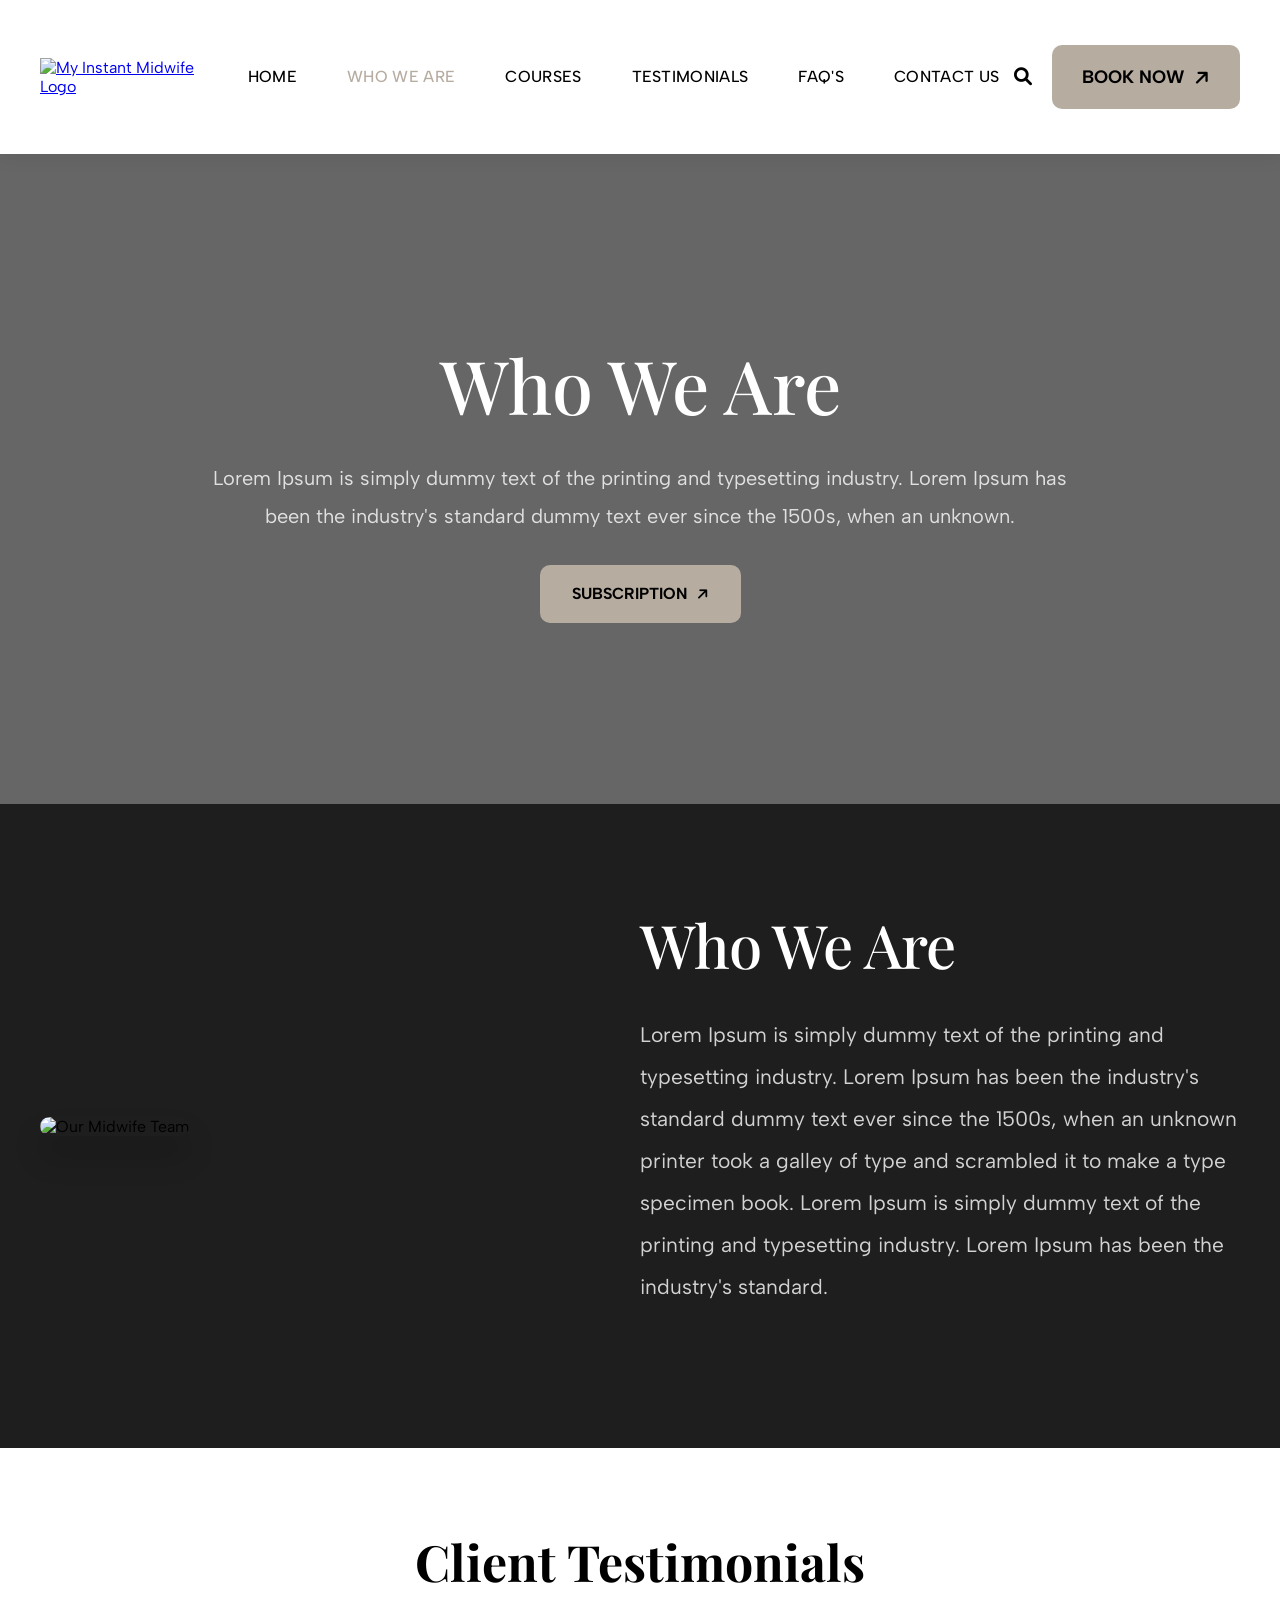
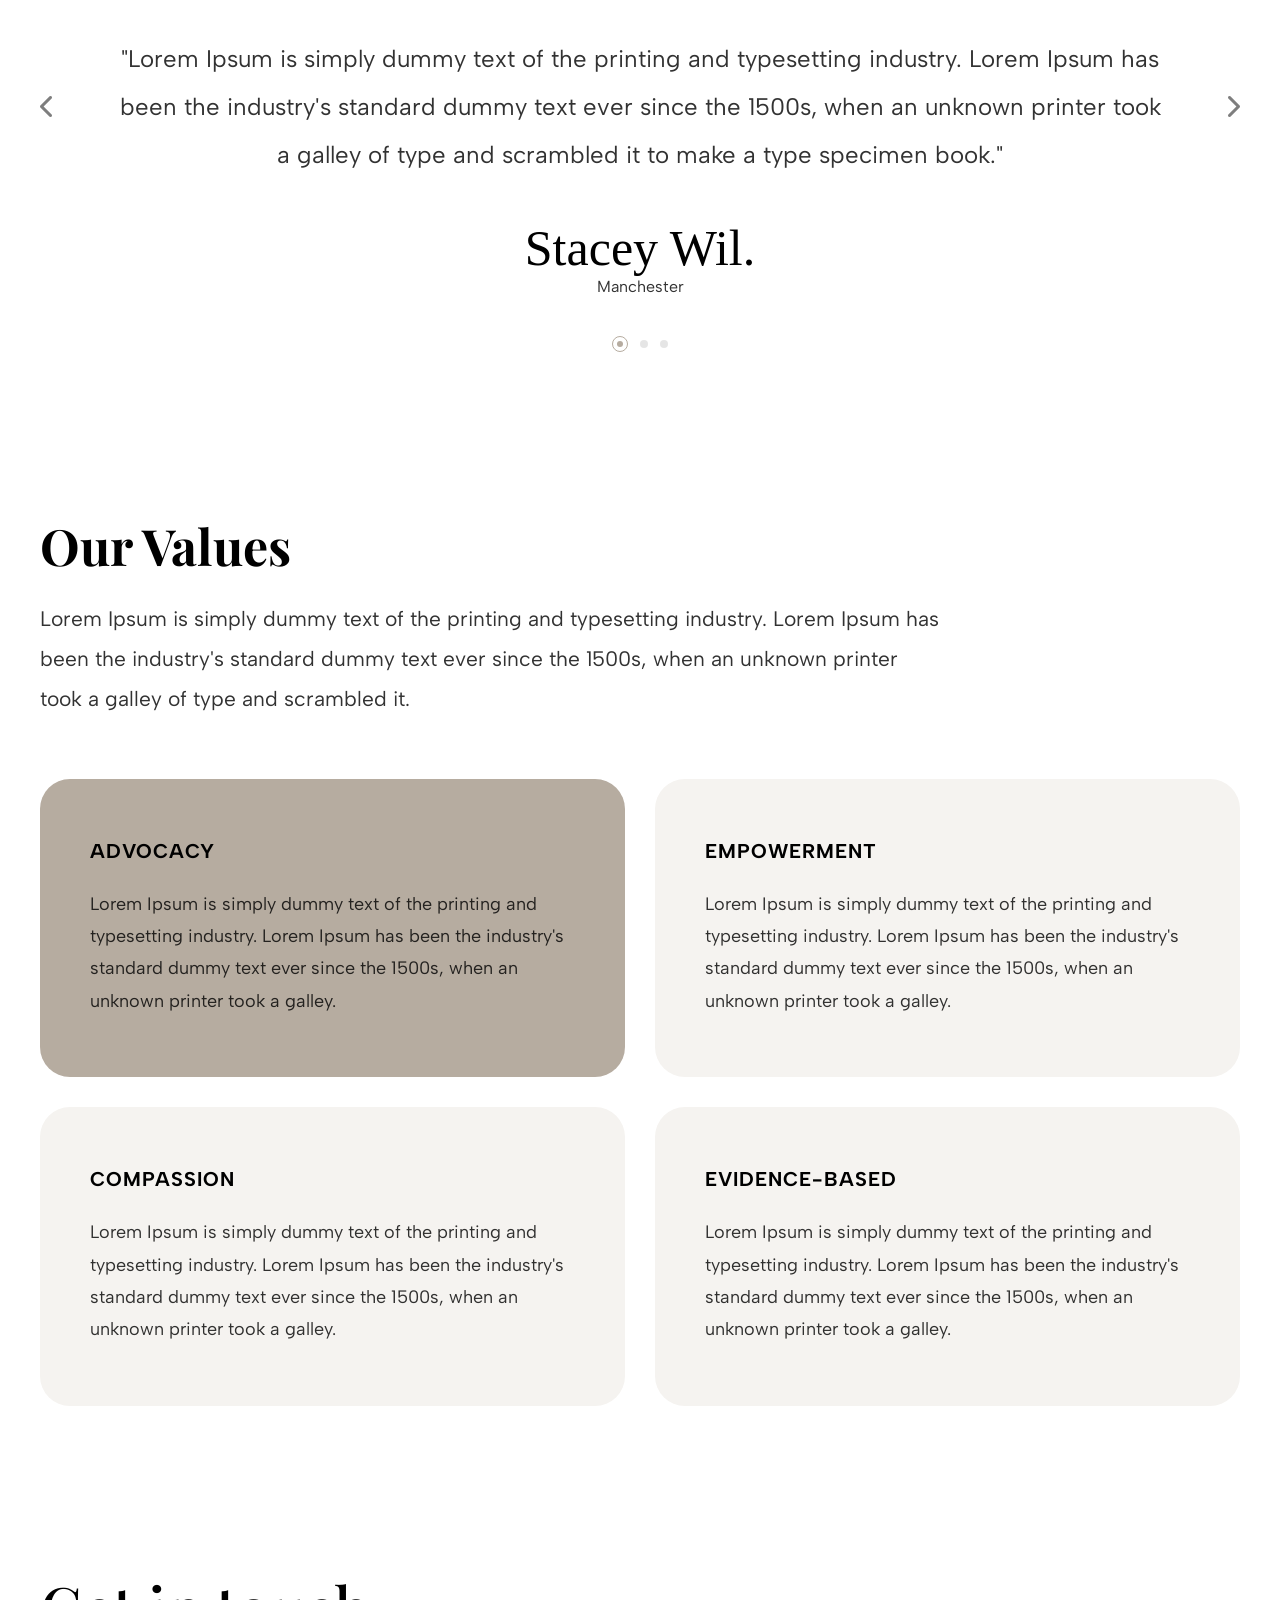
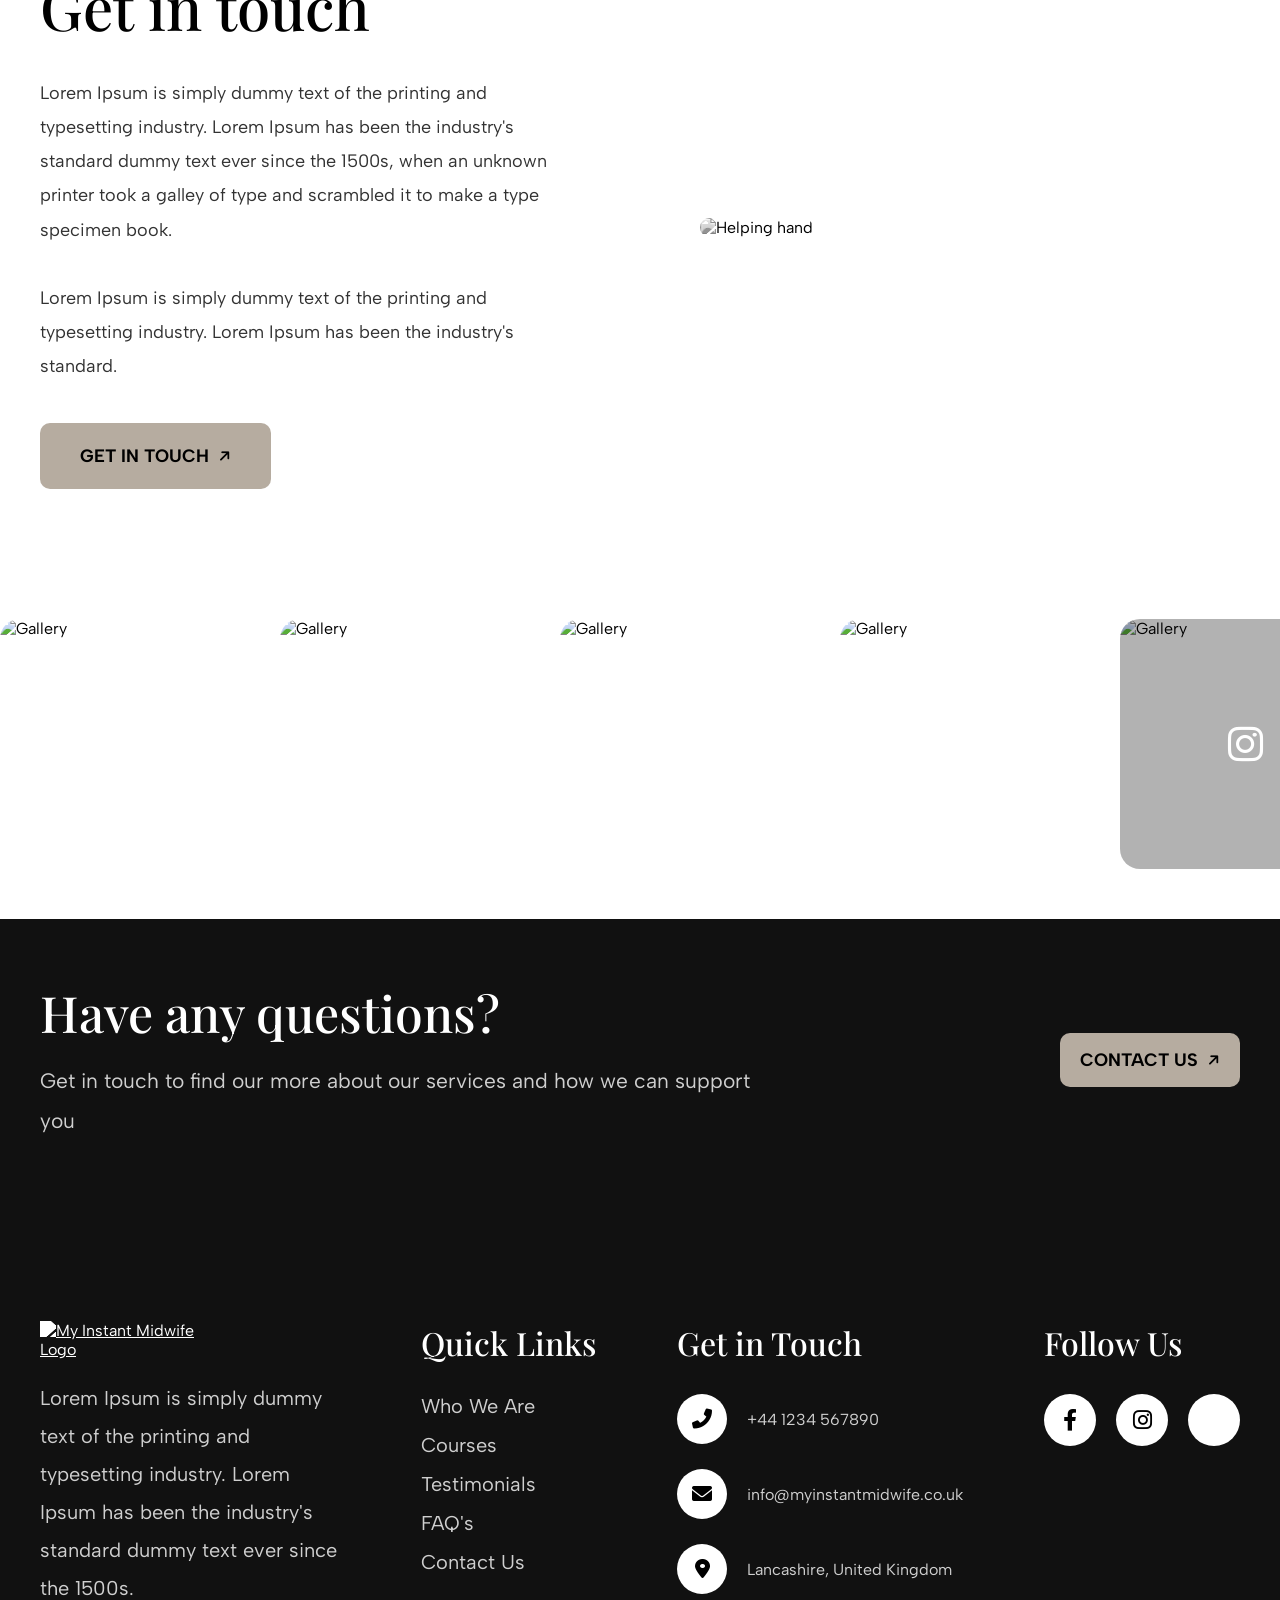
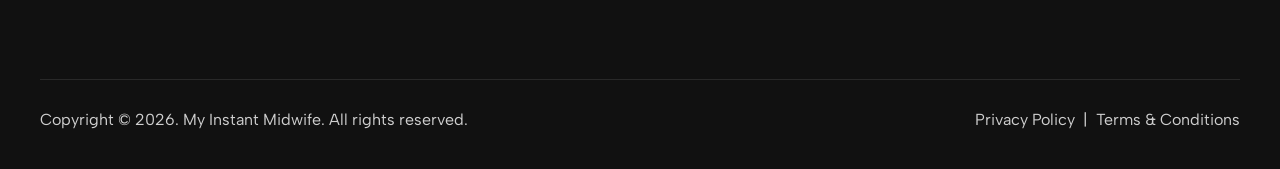
==== commit 3b54e0a5: "Update styles for .btn-outline, .who-left, and .faq-page, and fix gallery image paths in faq.html" ====
--- a/pages/about.html
+++ b/pages/about.html
@@ -47,7 +47,7 @@
                     industry's standard dummy text ever since the 1500s, when an unknown printer took a galley of type
                     and scrambled it to make a type specimen book. Lorem Ipsum is simply dummy text of the printing and
                     typesetting industry. Lorem Ipsum has been the industry's standard.</p>
-                <a href="pages/about.html" class="btn-beige">LEARN MORE <i class="fas fa-arrow-right diag-icon"></i></a>
+                <!-- <a href="pages/about.html" class="btn-beige">LEARN MORE <i class="fas fa-arrow-right diag-icon"></i></a> -->
             </div>
         </section>
 
--- a/css/style.css
+++ b/css/style.css
@@ -77,7 +77,7 @@
     gap: 10px;
     background: var(--primary-color);
     border-radius: 10px;
-    padding: 9px 30px;
+    padding: 9px 20px;
     font-family: var(--font-body);
     font-weight: 700;
     font-size: 18px;
@@ -363,8 +363,8 @@
 }
 
 .who-left {
-    margin-left: 202px;
-    max-width: 400px;
+    margin-left: 120px;
+    max-width: 500px;
     flex: 1;
 }
 
@@ -1304,6 +1304,34 @@
    16. FAQ PAGE
    ========================================================== */
 
+.faq-page {
+    background: #000000;
+    color: #FFFFFF;
+}
+
+.faq-page .faq-intro h2,
+.faq-page .faq-question {
+    color: #FFFFFF;
+}
+
+.faq-page .faq-intro p,
+.faq-page .faq-answer {
+    color: rgba(255, 255, 255, 0.8);
+}
+
+.faq-page .faq-item {
+    background: rgba(255, 255, 255, 0.1);
+    border: 1px solid rgba(255, 255, 255, 0.2);
+}
+
+.faq-page .faq-item:hover {
+    background: rgba(255, 255, 255, 0.15);
+}
+
+.faq-page .faq-answer {
+    border-top: 1px solid rgba(255, 255, 255, 0.2);
+}
+
 .faq-intro {
     text-align: center;
     margin-bottom: 80px;
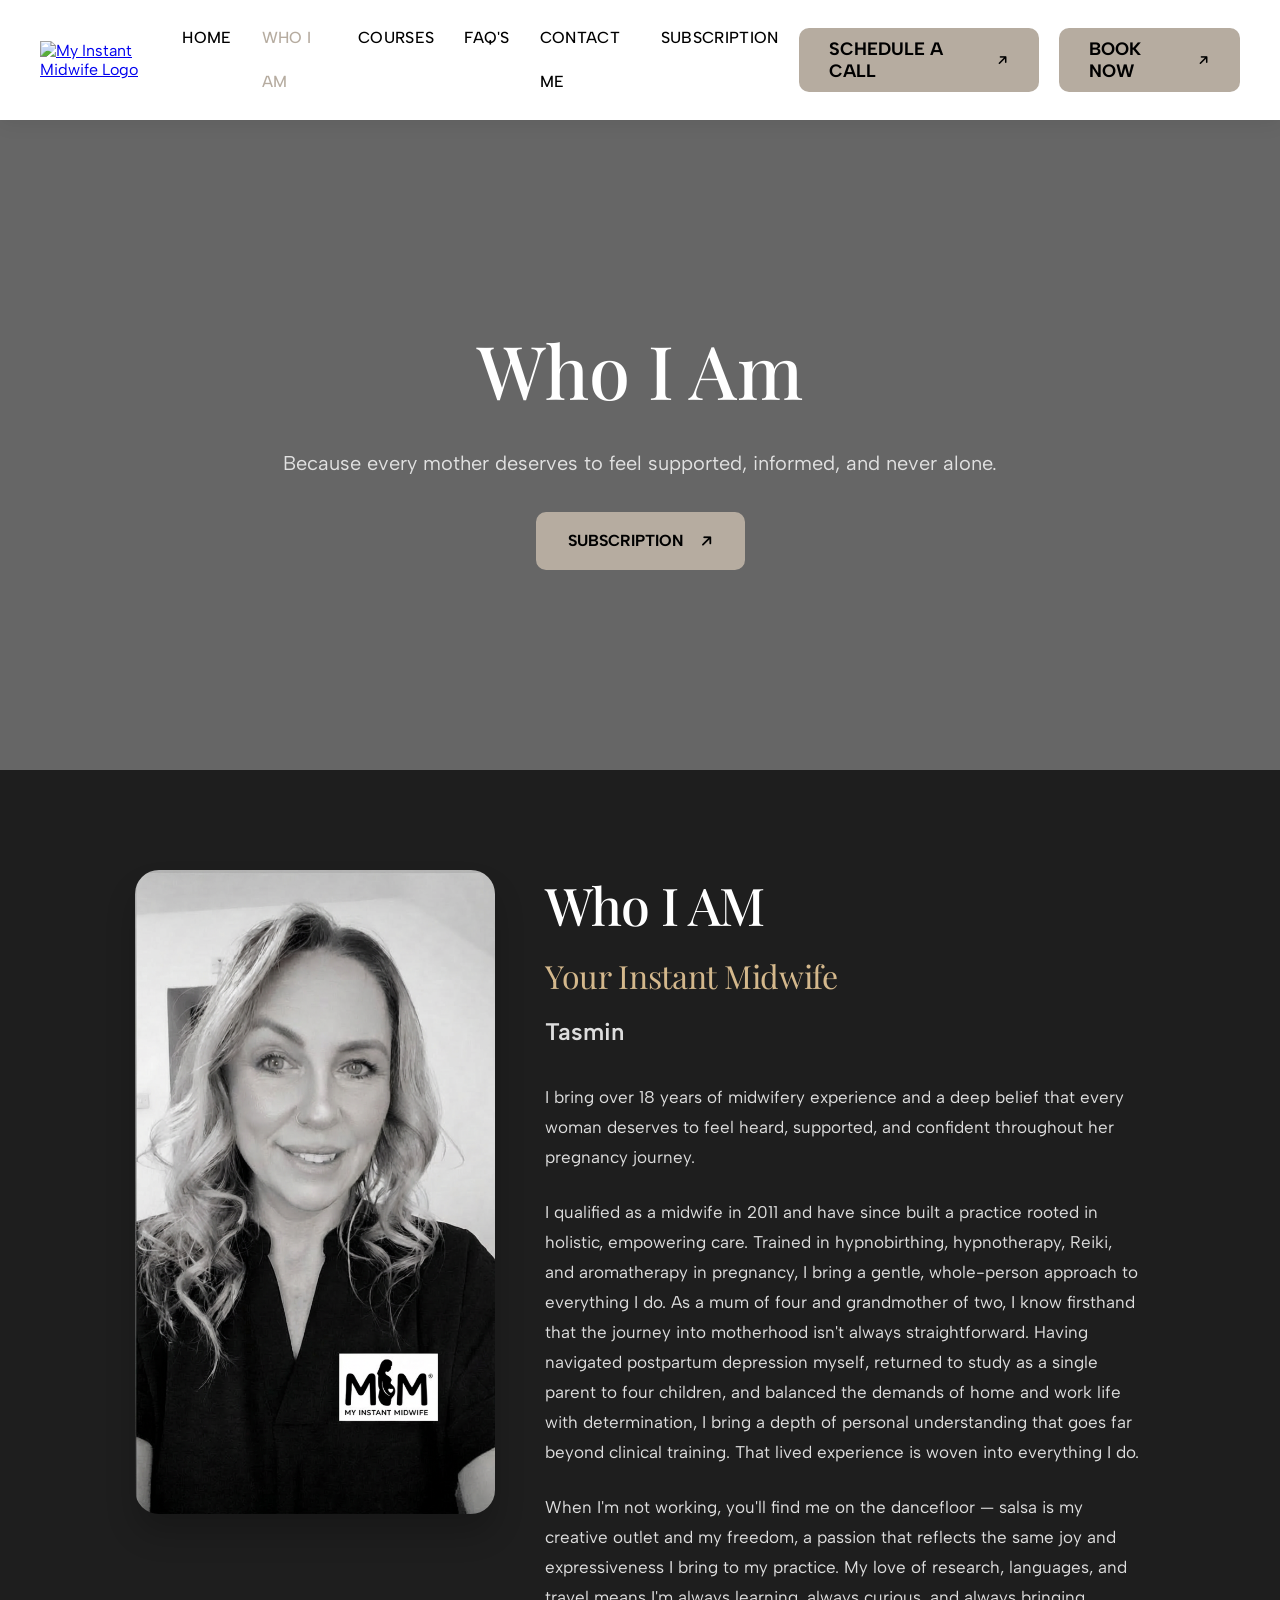
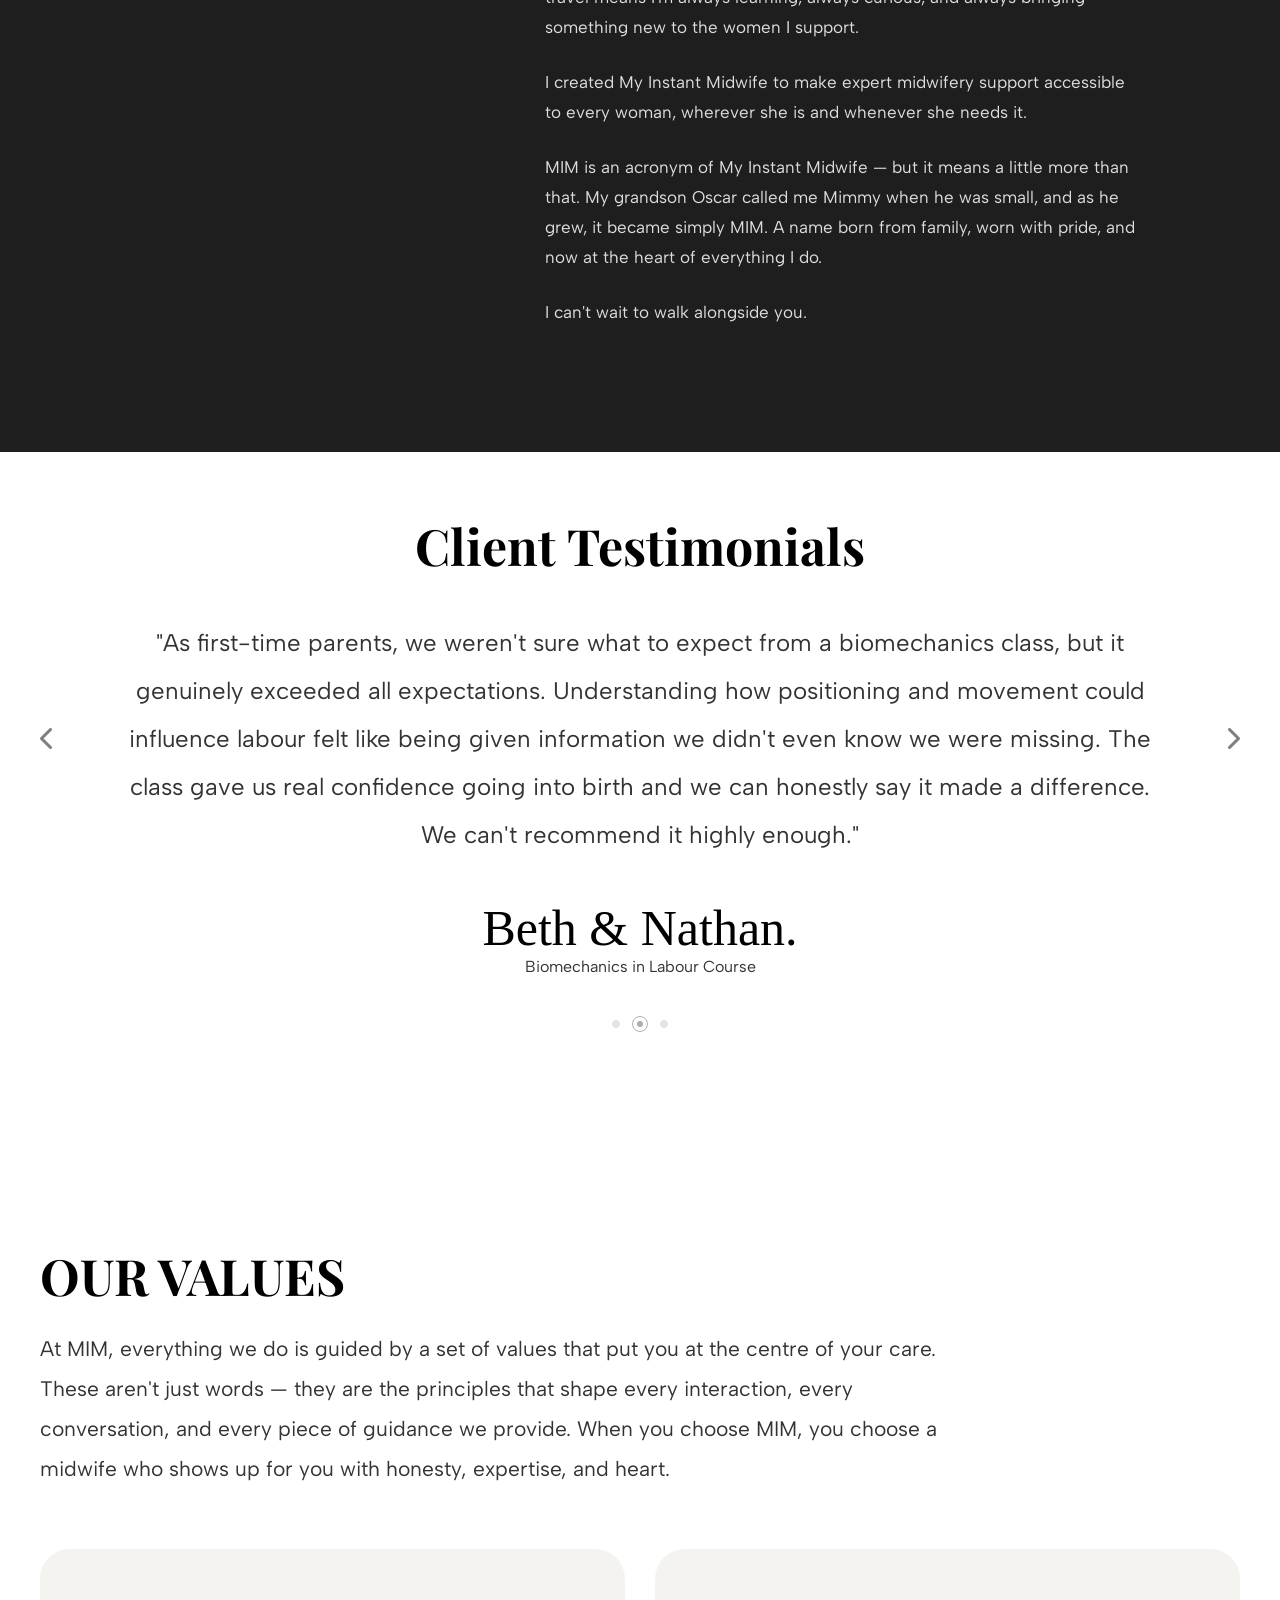
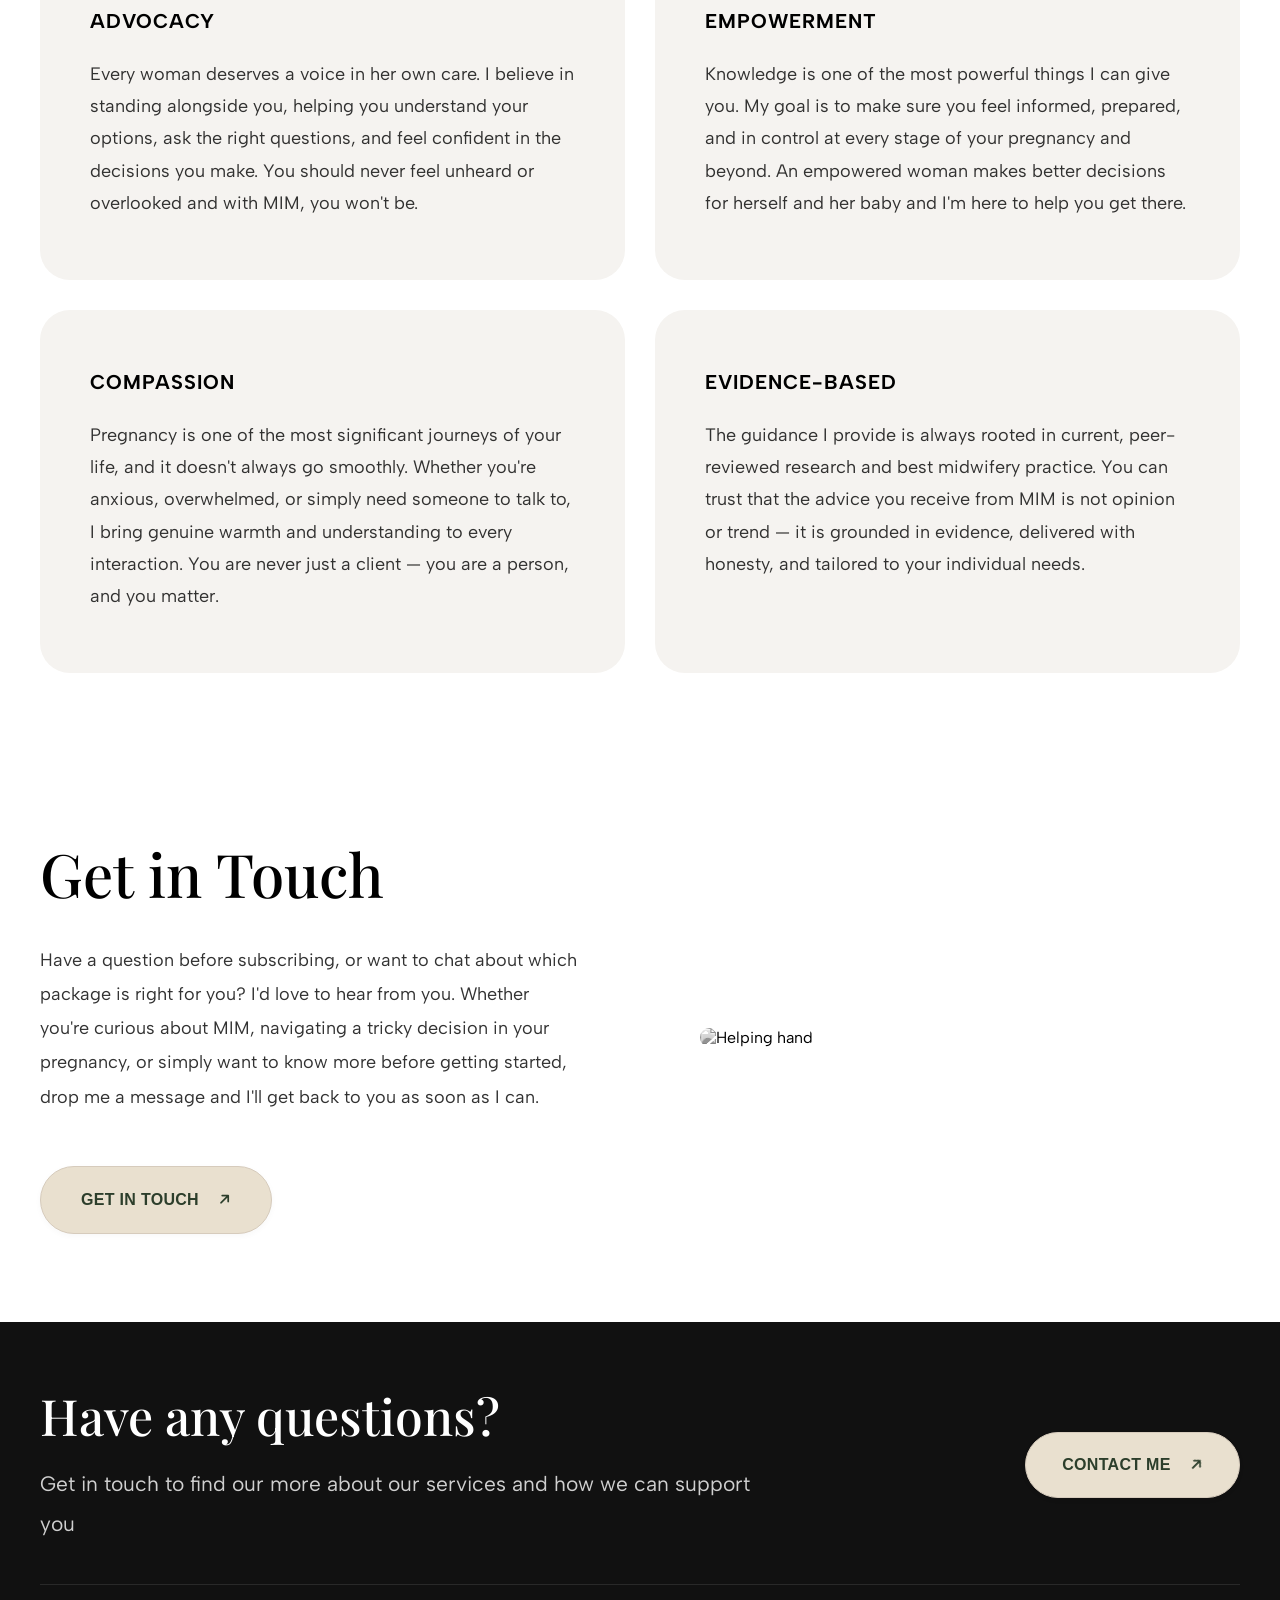
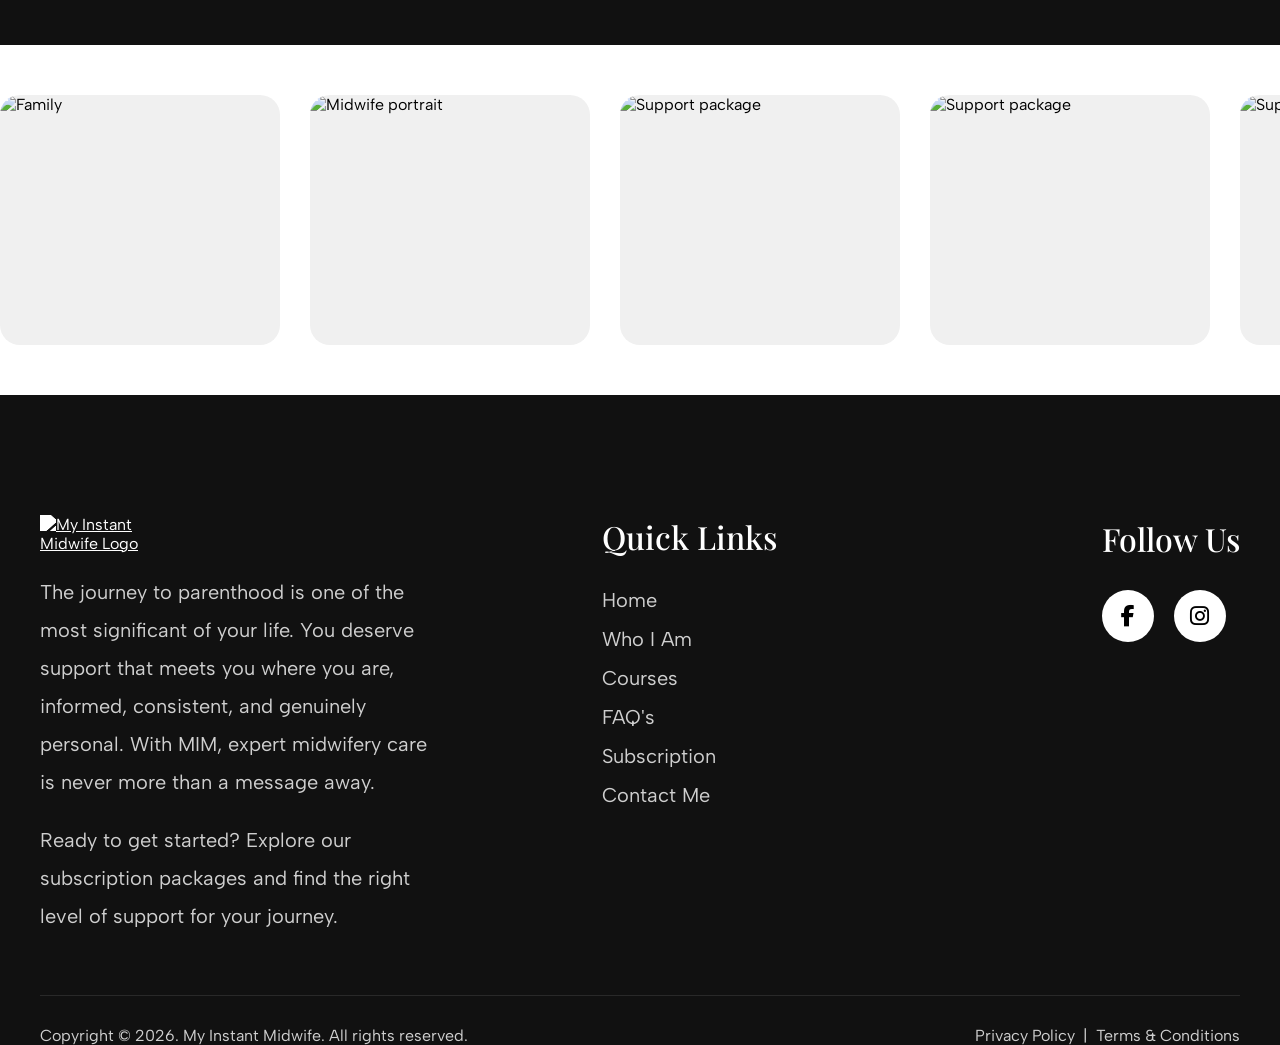
==== commit 8d6d9254: "Merge a081b2f5a6a705e6e776b688bdb43c8f2b7b8c4d into 10766f38cb4b839ae144ff49ad9c659432a8407e" ====
--- a/pages/about.html
+++ b/pages/about.html
@@ -4,13 +4,14 @@
 <head>
     <meta charset="UTF-8">
     <meta name="viewport" content="width=device-width, initial-scale=1.0, user-scalable=no">
-    <title>Who We Are | My Instant Midwife</title>
+    <title>Who I Am | My Instant Midwife</title>
+    <link rel="icon" type="image/png" href="../images/logo-white.png">
     <!-- Google Fonts -->
     <link
         href="https://fonts.googleapis.com/css2?family=Playfair+Display:wght@400;500;600;700&family=Albert+Sans:wght@400;500;600;700&family=Rochester&display=swap"
         rel="stylesheet">
     <!-- Font Awesome -->
-    <link rel="stylesheet" href="https://cdnjs.cloudflare.com/ajax/libs/font-awesome/6.0.0-beta3/css/all.min.css">
+    <link rel="stylesheet" href="https://cdnjs.cloudflare.com/ajax/libs/font-awesome/6.5.1/css/all.min.css" />
     <!-- Site Stylesheet -->
     <link rel="stylesheet" href="../css/style.css">
 </head>
@@ -24,12 +25,11 @@
         <!-- ====== Inner Hero Banner ======
          Full-width hero with background image overlay
          and centred page title + description. -->
-        <section class="inner-hero" style="background-image: url('../images/bg image.png');">
+        <section class="inner-hero mobile-heading-only" style="background-image: url('../images/bg image.png');">
             <div class="inner-hero-content">
-                <h1>Who We Are</h1>
-                <p>Lorem Ipsum is simply dummy text of the printing and typesetting industry. Lorem Ipsum has been the
-                    industry's standard dummy text ever since the 1500s, when an unknown.</p>
-                <a href="courses.html" class="btn-outline">subscription <i
+                <h1>Who I Am</h1>
+                <p>Because every mother deserves to feel supported, informed, and never alone.</p>
+                <a href="/subscription" class="btn-outline">subscription <i
                         class="fas fa-arrow-right diag-icon"></i></a>
             </div>
         </section>
@@ -37,19 +37,22 @@
         <!-- ====== Who We Are Section ======
          Dark background split layout: image left, text right.
          Links to the full "About" page. -->
-        <section class="who-we-are">
-            <div class="who-left">
-                <img src="../images/whowe.png" alt="Our Midwife Team">
-            </div>
-            <div class="who-right">
-                <h2>Who We Are</h2>
-                <p>Lorem Ipsum is simply dummy text of the printing and typesetting industry. Lorem Ipsum has been the
-                    industry's standard dummy text ever since the 1500s, when an unknown printer took a galley of type
-                    and scrambled it to make a type specimen book. Lorem Ipsum is simply dummy text of the printing and
-                    typesetting industry. Lorem Ipsum has been the industry's standard.</p>
-                <!-- <a href="pages/about.html" class="btn-beige">LEARN MORE <i class="fas fa-arrow-right diag-icon"></i></a> -->
-            </div>
-        </section>
+       <section class="who-we-are-about">
+    <div class="who-left-about">
+        <img src="../images/testimonial3.png" alt="Tasmin - Your Instant Midwife">
+    </div>
+    <div class="who-right-about">
+        <h2>Who I AM</h2>
+       <h3>Your Instant Midwife</h3>
+         <p><strong>Tasmin</strong></p>
+      <p>I bring over 18 years of midwifery experience and a deep belief that every woman deserves to feel heard, supported, and confident throughout her pregnancy journey.</p>
+        <p>I qualified as a midwife in 2011 and have since built a practice rooted in holistic, empowering care. Trained in hypnobirthing, hypnotherapy, Reiki, and aromatherapy in pregnancy, I bring a gentle, whole-person approach to everything I do. As a mum of four and grandmother of two, I know firsthand that the journey into motherhood isn't always straightforward. Having navigated postpartum depression myself, returned to study as a single parent to four children, and balanced the demands of home and work life with determination, I bring a depth of personal understanding that goes far beyond clinical training. That lived experience is woven into everything I do.</p>
+        <p>When I'm not working, you'll find me on the dancefloor — salsa is my creative outlet and my freedom, a passion that reflects the same joy and expressiveness I bring to my practice. My love of research, languages, and travel means I'm always learning, always curious, and always bringing something new to the women I support.</p>
+        <p>I created My Instant Midwife to make expert midwifery support accessible to every woman, wherever she is and whenever she needs it.</p>
+        <p>MIM is an acronym of My Instant Midwife — but it means a little more than that. My grandson Oscar called me Mimmy when he was small, and as he grew, it became simply MIM. A name born from family, worn with pride, and now at the heart of everything I do.</p>
+        <p>I can't wait to walk alongside you.</p>
+    </div>
+</section>
 
 
         <!-- ====== Client Testimonials Slider ======
@@ -58,16 +61,14 @@
             <h2>Client Testimonials</h2>
             <div class="testimonial-wrap">
                 <button class="nav-arrow left" aria-label="Previous"><i class="fas fa-chevron-left"></i></button>
-                <div class="testimonial-text" id="testimonialText">"Lorem Ipsum is simply dummy text of the printing and
-                    typesetting industry. Lorem Ipsum has been the industry's standard dummy text ever since the 1500s,
-                    when an unknown printer took a galley of type and scrambled it to make a type specimen book."</div>
+                <div class="testimonial-text" id="testimonialText">"As first-time parents, we weren't sure what to expect from a biomechanics class, but it genuinely exceeded all expectations. Understanding how positioning and movement could influence labour felt like being given information we didn't even know we were missing. The class gave us real confidence going into birth and we can honestly say it made a difference. We can't recommend it highly enough."</div>
                 <button class="nav-arrow right" aria-label="Next"><i class="fas fa-chevron-right"></i></button>
             </div>
-            <div class="client-name">Stacey Wil.</div>
-            <div class="client-location">Manchester</div>
+            <div class="client-name">Beth & Nathan.</div>
+            <div class="client-location">Biomechanics in Labour Course</div>
             <div class="dots">
+                <div class="dot"></div>
                 <div class="dot active"></div>
-                <div class="dot"></div>
                 <div class="dot"></div>
             </div>
         </section>
@@ -77,34 +78,28 @@
          each highlighting a core company value. -->
         <section class="inner-content values-section">
             <div class="values-intro">
-                <h2>Our Values</h2>
-                <p>Lorem Ipsum is simply dummy text of the printing and typesetting industry. Lorem Ipsum has been the
-                    industry's standard dummy text ever since the 1500s, when an unknown printer took a galley of type
-                    and scrambled it.</p>
+                <h2>OUR VALUES</h2>
+                <p>At MIM, everything we do is guided by a set of values that put you at the centre of your care. These aren't just words — they are the principles that shape every interaction, every conversation, and every piece of guidance we provide. When you choose MIM, you choose a midwife who shows up for you with honesty, expertise, and heart.</p>
             </div>
             <div class="values-grid">
-                <div class="value-item featured">
+                <div class="value-item">
                     <h3>ADVOCACY</h3>
-                    <p>Lorem Ipsum is simply dummy text of the printing and typesetting industry. Lorem Ipsum has been
-                        the industry's standard dummy text ever since the 1500s, when an unknown printer took a galley.
+                    <p>Every woman deserves a voice in her own care. I believe in standing alongside you, helping you understand your options, ask the right questions, and feel confident in the decisions you make. You should never feel unheard or overlooked and with MIM, you won't be.
                     </p>
                 </div>
                 <div class="value-item">
                     <h3>EMPOWERMENT</h3>
-                    <p>Lorem Ipsum is simply dummy text of the printing and typesetting industry. Lorem Ipsum has been
-                        the industry's standard dummy text ever since the 1500s, when an unknown printer took a galley.
+                    <p>Knowledge is one of the most powerful things I can give you. My goal is to make sure you feel informed, prepared, and in control at every stage of your pregnancy and beyond. An empowered woman makes better decisions for herself and her baby and I'm here to help you get there.
                     </p>
                 </div>
                 <div class="value-item">
                     <h3>COMPASSION</h3>
-                    <p>Lorem Ipsum is simply dummy text of the printing and typesetting industry. Lorem Ipsum has been
-                        the industry's standard dummy text ever since the 1500s, when an unknown printer took a galley.
+                    <p>Pregnancy is one of the most significant journeys of your life, and it doesn't always go smoothly. Whether you're anxious, overwhelmed, or simply need someone to talk to, I bring genuine warmth and understanding to every interaction. You are never just a client — you are a person, and you matter.
                     </p>
                 </div>
                 <div class="value-item">
                     <h3>EVIDENCE-BASED</h3>
-                    <p>Lorem Ipsum is simply dummy text of the printing and typesetting industry. Lorem Ipsum has been
-                        the industry's standard dummy text ever since the 1500s, when an unknown printer took a galley.
+                    <p>The guidance I provide is always rooted in current, peer-reviewed research and best midwifery practice. You can trust that the advice you receive from MIM is not opinion or trend — it is grounded in evidence, delivered with honesty, and tailored to your individual needs.
                     </p>
                 </div>
             </div>
@@ -115,37 +110,16 @@
         <section class="get-in-touch">
             <div class="git-content">
                 <div class="git-info">
-                    <h2>Get in touch</h2>
-                    <p>Lorem Ipsum is simply dummy text of the printing and typesetting industry. Lorem Ipsum has been
-                        the industry's standard dummy text ever since the 1500s, when an unknown printer took a galley
-                        of
-                        type and scrambled it to make a type specimen book.<br><br>
-                        Lorem Ipsum is simply dummy text of the printing and typesetting industry. Lorem Ipsum has been
-                        the
-                        industry's standard.</p>
-                    <a href="contact.html" class="btn-beige btn-git">GET IN TOUCH <i
+                    <h2>Get in Touch</h2>
+                    <p>Have a question before subscribing, or want to chat about which package is right for you? I'd love to hear from you. Whether you're curious about MIM, navigating a tricky decision in your pregnancy, or simply want to know more before getting started, drop me a message and I'll get back to you as soon as I can.</p>
+                    <a href="/contact" class="btn-beige btn-git">GET IN TOUCH <i
                             class="fas fa-arrow-right diag-icon"></i></a>
                 </div>
                 <div class="git-image-side">
-                    <img src="../images/journy.png" alt="Helping hand" class="git-main-img">
+                    <img src="../images/testimonial8.jpeg" alt="Helping hand" class="git-main-img">
                 </div>
             </div>
         </section>
-
-        <!-- ====== Gallery Images Row ======
-         Horizontally scrollable image strip showing
-         family/birth photography. Drag or swipe to scroll. -->
-        <div class="gallery">
-            <div class="gallery-item"><img src="../images/testimonial1.png" alt="Gallery"></div>
-            <div class="gallery-item"><img src="../images/testimonial5.png" alt="Gallery"></div>
-            <div class="gallery-item"><img src="../images/testimonial2.png" alt="Gallery"></div>
-            <div class="gallery-item"><img src="../images/testimonial3.png" alt="Gallery"></div>
-            <div class="gallery-item show-overlay">
-                <img src="../images/testimonial7.png" alt="Gallery">
-                <div class="ig-overlay"><i class="fab fa-instagram"></i></div>
-            </div>
-            <div class="gallery-item"><img src="../images/testimonial6.png" alt="Gallery"></div>
-        </div>
 
         <!-- ====== Footer (injected by components.js) ====== -->
         <div id="footer-placeholder"></div>
@@ -157,4 +131,4 @@
     <script src="../js/script.js"></script>
 </body>
 
-</html>+</html>
--- a/css/style.css
+++ b/css/style.css
@@ -348,24 +348,25 @@
 
 
 /* ==========================================================
+ /* ==========================================================
    5. WHO WE ARE SECTION
    Dark background, image left + text right.
    ========================================================== */
-
 .who-we-are {
     position: relative;
     background: #1E1E1E;
     padding: 100px 0;
     display: flex;
     align-items: center;
-    justify-content: space-between;
+    justify-content: center;
     flex-wrap: wrap;
+    gap: 80px;
 }
 
 .who-left {
-    margin-left: 120px;
+    margin-left: 0;
     max-width: 500px;
-    flex: 1;
+    flex: 0 0 auto;
 }
 
 .who-left img {
@@ -375,10 +376,10 @@
 }
 
 .who-right {
-    margin-right: 240px;
+    margin-right: 0;
     max-width: 600px;
     color: white;
-    flex: 1;
+    flex: 0 1 600px;
 }
 
 .who-right h2 {
@@ -387,248 +388,1543 @@
     font-weight: 500;
     letter-spacing: -0.02em;
     color: #FFFFFF;
-    margin-bottom: 30px;
+    margin-bottom: 15px;
+}
+
+.who-right h3 {
+    font-family: 'Playfair Display', serif;
+    font-size: 28px;
+    font-weight: 400;
+    letter-spacing: -0.01em;
+    color: #D4B88C;
+    margin-bottom: 20px;
+}
+
+.who-right .midwife-names {
+    font-family: 'Playfair Display', serif;
+    font-size: 22px;
+    font-weight: 600;
+    color: #FFFFFF;
+    margin-bottom: 20px;
+    letter-spacing: -0.01em;
 }
 
 .who-right p {
-    font-size: 21px;
+    font-size: 20px;
     line-height: 42px;
     opacity: 0.8;
     margin-bottom: 40px;
 }
 
-
 /* ==========================================================
-   6. PACKAGES / WHAT WE OFFER
-   Centered section with three pricing cards.
+   RESPONSIVE BREAKPOINTS
    ========================================================== */
 
+/* Large Desktop 1920px */
+@media (min-width: 1920px) {
+    .who-we-are {
+        gap: 120px;
+        padding: 120px 0;
+    }
+    
+    .who-left {
+        max-width: 550px;
+    }
+    
+    .who-right {
+        max-width: 650px;
+    }
+    
+    .who-right h2 {
+        font-size: 70px;
+    }
+    
+    .who-right h3 {
+        font-size: 32px;
+    }
+    
+    .who-right .midwife-names {
+        font-size: 24px;
+    }
+    
+    .who-right p {
+        font-size: 22px;
+        line-height: 44px;
+    }
+}
+
+/* Desktop 1440px */
+@media (max-width: 1440px) {
+    .who-we-are {
+        gap: 60px;
+    }
+    
+    .who-left {
+        max-width: 450px;
+    }
+    
+    .who-right {
+        max-width: 550px;
+    }
+    
+    .who-right h2 {
+        font-size: 55px;
+    }
+    
+    .who-right p {
+        font-size: 19px;
+        line-height: 38px;
+    }
+}
+
+/* Laptop 1366px */
+@media (max-width: 1366px) {
+    .who-we-are {
+        gap: 50px;
+        padding: 80px 0;
+    }
+    
+    .who-left {
+        max-width: 420px;
+    }
+    
+    .who-right {
+        max-width: 520px;
+    }
+    
+    .who-right h2 {
+        font-size: 52px;
+    }
+    
+    .who-right h3 {
+        font-size: 26px;
+    }
+    
+    .who-right .midwife-names {
+        font-size: 21px;
+    }
+    
+    .who-right p {
+        font-size: 18px;
+        line-height: 36px;
+    }
+}
+
+/* Laptop Small 1200px */
+@media (max-width: 1200px) {
+    .who-we-are {
+        gap: 40px;
+        padding: 70px 40px;
+    }
+    
+    .who-left {
+        max-width: 380px;
+    }
+    
+    .who-right {
+        max-width: 480px;
+    }
+    
+    .who-right h2 {
+        font-size: 48px;
+    }
+    
+    .who-right h3 {
+        font-size: 24px;
+    }
+    
+    .who-right .midwife-names {
+        font-size: 20px;
+    }
+    
+    .who-right p {
+        font-size: 17px;
+        line-height: 34px;
+        margin-bottom: 35px;
+    }
+}
+
+/* Tablet Landscape 1024px */
+@media (max-width: 1024px) {
+    .who-we-are {
+        gap: 35px;
+        padding: 60px 30px;
+    }
+    
+    .who-left {
+        max-width: 350px;
+    }
+    
+    .who-right {
+        max-width: 450px;
+    }
+    
+    .who-right h2 {
+        font-size: 44px;
+    }
+    
+    .who-right h3 {
+        font-size: 22px;
+    }
+    
+    .who-right .midwife-names {
+        font-size: 19px;
+    }
+    
+    .who-right p {
+        font-size: 16px;
+        line-height: 32px;
+    }
+}
+
+/* Tablet Portrait 992px */
+@media (max-width: 992px) {
+    .who-we-are {
+        flex-direction: column;
+        text-align: center;
+        padding: 60px 20px;
+        gap: 40px;
+    }
+    
+    .who-left {
+        margin-left: 0;
+        margin-bottom: 0;
+        max-width: 450px;
+        flex: 0 0 auto;
+    }
+    
+    .who-right {
+        margin-right: 0;
+        max-width: 90%;
+        text-align: center;
+    }
+    
+    .who-right h2 {
+        font-size: 48px;
+        text-align: center;
+    }
+    
+    .who-right h3 {
+        font-size: 28px;
+        text-align: center;
+    }
+    
+    .who-right .midwife-names {
+        font-size: 22px;
+        text-align: center;
+    }
+    
+    .who-right p {
+        font-size: 18px;
+        line-height: 32px;
+        text-align: center;
+    }
+}
+
+/* Mobile Large 768px */
+@media (max-width: 768px) {
+    .who-we-are {
+        padding: 50px 20px;
+        gap: 35px;
+    }
+    
+    .who-left {
+        max-width: 400px;
+    }
+    
+    .who-right h2 {
+        font-size: 40px;
+    }
+    
+    .who-right h3 {
+        font-size: 24px;
+    }
+    
+    .who-right .midwife-names {
+        font-size: 20px;
+    }
+    
+    .who-right p {
+        font-size: 17px;
+        line-height: 30px;
+        margin-bottom: 30px;
+    }
+    
+    .btn-beige {
+        padding: 12px 28px;
+        font-size: 14px;
+    }
+}
+
+/* Mobile Medium 576px */
+@media (max-width: 576px) {
+    .who-we-are {
+        padding: 40px 15px;
+        gap: 30px;
+    }
+    
+    .who-left {
+        max-width: 100%;
+    }
+    
+    .who-right h2 {
+        font-size: 36px;
+        margin-bottom: 12px;
+    }
+    
+    .who-right h3 {
+        font-size: 22px;
+        margin-bottom: 15px;
+    }
+    
+    .who-right .midwife-names {
+        font-size: 18px;
+        margin-bottom: 15px;
+    }
+    
+    .who-right p {
+        font-size: 16px;
+        line-height: 28px;
+        margin-bottom: 25px;
+    }
+}
+
+/* Mobile Small 375px */
+@media (max-width: 375px) {
+    .who-we-are {
+        padding: 35px 12px;
+        gap: 25px;
+    }
+    
+    .who-right h2 {
+        font-size: 32px;
+    }
+    
+    .who-right h3 {
+        font-size: 20px;
+    }
+    
+    .who-right .midwife-names {
+        font-size: 17px;
+    }
+    
+    .who-right p {
+        font-size: 15px;
+        line-height: 26px;
+    }
+}
+
+/* Mobile Extra Small 320px */
+@media (max-width: 320px) {
+    .who-we-are {
+        padding: 30px 10px;
+    }
+    
+    .who-right h2 {
+        font-size: 28px;
+    }
+    
+    .who-right h3 {
+        font-size: 18px;
+    }
+    
+    .who-right .midwife-names {
+        font-size: 16px;
+    }
+    
+    .who-right p {
+        font-size: 14px;
+        line-height: 24px;
+    }
+}
+
+/* About Us Page - Who We Are Section */
+.who-we-are-about {
+    position: relative;
+    background: #1E1E1E;
+    padding: 100px 0;
+    display: flex;
+    align-items: flex-start;
+    justify-content: center;
+    flex-wrap: wrap;
+    gap: 80px;
+}
+
+.who-left-about {
+    margin-left: 0;
+    max-width: 400px;
+    flex: 0 0 auto;
+    position: sticky;
+    top: 100px;
+}
+
+.who-left-about img {
+    width: 100%;
+    border-radius: 24px;
+    box-shadow: 0 20px 30px rgba(0, 0, 0, 0.2);
+}
+
+.who-right-about {
+    margin-right: 0;
+    max-width: 700px;
+    color: white;
+    flex: 0 1 700px;
+}
+
+.who-right-about h2 {
+    font-family: 'Playfair Display', serif;
+    font-size: 60px;
+    font-weight: 500;
+    letter-spacing: -0.02em;
+    color: #FFFFFF;
+    margin-bottom: 15px;
+}
+
+.who-right-about h3 {
+    font-family: 'Playfair Display', serif;
+    font-size: 32px;
+    font-weight: 400;
+    letter-spacing: -0.01em;
+    color: #D4B88C;
+    margin-bottom: 20px;
+}
+
+.who-right-about p {
+    font-size: 18px;
+    line-height: 32px;
+    opacity: 0.85;
+    margin-bottom: 25px;
+}
+
+.who-right-about p strong {
+    font-size: 24px;
+    color: #FFFFFF;
+    font-weight: 600;
+    display: inline-block;
+    margin-bottom: 10px;
+}
+
+/* Responsive Design */
+/* Large Desktop 1920px */
+@media (min-width: 1920px) {
+    .who-we-are-about {
+        justify-content: center;
+        gap: 100px;
+    }
+    
+    .who-left-about {
+        max-width: 450px;
+    }
+    
+    .who-right-about {
+        max-width: 750px;
+    }
+}
+
+/* Desktop 1440px */
+@media (max-width: 1440px) {
+    .who-we-are-about {
+        gap: 60px;
+    }
+    
+    .who-left-about {
+        max-width: 380px;
+    }
+    
+    .who-right-about {
+        max-width: 650px;
+    }
+}
+
+/* Laptop 1366px */
+@media (max-width: 1366px) {
+    .who-we-are-about {
+        gap: 50px;
+    }
+    
+    .who-left-about {
+        max-width: 360px;
+    }
+    
+    .who-right-about {
+        max-width: 600px;
+    }
+    
+    .who-right-about h2 {
+        font-size: 52px;
+    }
+    
+    .who-right-about p {
+        font-size: 17px;
+        line-height: 30px;
+    }
+}
+
+/* Laptop Small 1200px */
+@media (max-width: 1200px) {
+    .who-we-are-about {
+        gap: 40px;
+        padding: 80px 40px;
+    }
+    
+    .who-left-about {
+        max-width: 340px;
+    }
+    
+    .who-right-about {
+        max-width: 550px;
+    }
+    
+    .who-right-about h2 {
+        font-size: 48px;
+    }
+    
+    .who-right-about p {
+        font-size: 16px;
+        line-height: 28px;
+    }
+}
+
+/* Tablet 992px */
+@media (max-width: 992px) {
+    .who-we-are-about {
+        flex-direction: column;
+        padding: 60px 20px;
+        gap: 40px;
+        align-items: center;
+        text-align: center;
+    }
+    
+    .who-left-about {
+        margin-left: 0;
+        max-width: 400px;
+        position: relative;
+        top: 0;
+        text-align: center;
+    }
+    
+    .who-left-about img {
+        max-width: 100%;
+        margin: 0 auto;
+    }
+    
+    .who-right-about {
+        margin-right: 0;
+        max-width: 100%;
+        text-align: center;
+    }
+    
+    .who-right-about h2 {
+        font-size: 44px;
+        text-align: center;
+    }
+    
+    .who-right-about h3 {
+        font-size: 28px;
+        text-align: center;
+    }
+    
+    .who-right-about p strong {
+        text-align: center;
+        display: block;
+    }
+}
+
+/* Mobile 768px */
+@media (max-width: 768px) {
+    .who-we-are-about {
+        padding: 50px 15px;
+    }
+    
+    .who-right-about h2 {
+        font-size: 36px;
+    }
+    
+    .who-right-about h3 {
+        font-size: 24px;
+    }
+    
+    .who-right-about p {
+        font-size: 15px;
+        line-height: 26px;
+    }
+    
+    .who-right-about p strong {
+        font-size: 20px;
+    }
+}
+
+/* Mobile Small 576px */
+@media (max-width: 576px) {
+    .who-we-are-about {
+        padding: 40px 15px;
+        gap: 30px;
+    }
+    
+    .who-left-about {
+        max-width: 100%;
+    }
+    
+    .who-right-about h2 {
+        font-size: 32px;
+    }
+    
+    .who-right-about h3 {
+        font-size: 22px;
+    }
+    
+    .who-right-about p {
+        font-size: 14px;
+        line-height: 24px;
+    }
+    
+    .who-right-about p strong {
+        font-size: 18px;
+    }
+}
+
+/* ============================================
+   PACKAGES SECTION - IMPROVED VERTICAL SPACING
+   ============================================ */
 .packages {
-    background: url('../images/bg.png') no-repeat center center;
+    /* Background image – larger height via extra padding top+bottom */
     background-size: cover;
-    padding: 80px 0 100px;
-    text-align: center;
+    background-position: center center;
+    background-repeat: no-repeat;
+    
+    /* KEY FIX: increase section height with generous vertical padding 
+       This gives breathing space above "WHAT WE OFFER" and below "BEGIN YOUR JOURNEY" button */
+    padding: 90px 0 100px;
+    
     position: relative;
-}
-
-/* "WHAT WE OFFER" label above heading */
+    isolation: isolate;
+}
+
+/* Subtle overlay for better text readability */
+.packages::before {
+    content: '';
+    position: absolute;
+    top: 0;
+    left: 0;
+    width: 100%;
+    height: 100%;
+    background: rgba(253, 249, 244, 0.12);
+    pointer-events: none;
+    z-index: 1;
+}
+
+/* Ensure content sits above overlay */
+.packages > * {
+    position: relative;
+    z-index: 2;
+}
+
+/* ============================================
+   SECTION SUBHEADING
+   ============================================ */
 .section-sub {
     font-size: 18px;
     letter-spacing: 0.14em;
     text-transform: uppercase;
     color: #B6ACA0;
-    margin-bottom: 16px;
-}
-
+    margin-bottom: 18px;
+    font-weight: 500;
+    text-align: center;
+}
+
+/* ============================================
+   MAIN HEADING
+   ============================================ */
 .packages h2 {
     font-family: 'Playfair Display', serif;
     font-size: 50px;
     font-weight: 500;
     letter-spacing: -0.02em;
-    margin-bottom: 20px;
-}
-
+    margin-bottom: 24px;
+    color: #2C2823;
+    text-align: center;
+    max-width: 1000px;
+    margin-left: auto;
+    margin-right: auto;
+    padding: 0 20px;
+}
+
+.packages h2 .highlight {
+    position: relative;
+    display: inline-block;
+}
+
+.packages h2 .highlight::after {
+    content: '';
+    position: absolute;
+    bottom: 8px;
+    left: 0;
+    right: 0;
+    height: 12px;
+    background: rgba(182, 172, 160, 0.28);
+    z-index: -1;
+    border-radius: 4px;
+}
+
+/* ============================================
+   DESCRIPTION TEXT
+   ============================================ */
 .packages-desc {
     font-size: 21px;
-    line-height: 40px;
-    opacity: 0.8;
+    line-height: 1.5;
+    opacity: 0.85;
     max-width: 1044px;
-    margin: 0 auto 50px auto;
-}
-
-/* Cards flex container */
+    margin: 0 auto 56px auto;
+    color: #3e3a35;
+    font-weight: 400;
+    text-align: center;
+    padding: 0 24px;
+}
+
+/* ============================================
+   CARDS CONTAINER
+   ============================================ */
 .card-container {
     display: flex;
     justify-content: center;
-    gap: 30px;
+    gap: 32px;
     flex-wrap: wrap;
     padding: 0 115px;
 }
 
-/* Individual package card */
+/* ============================================
+   INDIVIDUAL PACKAGE CARD
+   ============================================ */
 .package-card {
     background: #FFFFFF;
     border-radius: 30px;
-    width: 350px;
-    box-shadow: 0 10px 30px rgba(0, 0, 0, 0.05);
-    transition: 0.2s;
-    padding-bottom: 30px;
-    border: 1px solid #f0f0f0;
+    width: 360px;
+    max-width: 100%;
+    box-shadow: 0 12px 32px rgba(0, 0, 0, 0.06);
+    transition: all 0.4s cubic-bezier(0.2, 0.9, 0.4, 1.1);
+    border: 1px solid #f0eae3;
+    display: flex;
+    flex-direction: column;
+    position: relative;
+    overflow: hidden;
 }
 
 .package-card:hover {
-    transform: translateY(-5px);
-    box-shadow: 0 15px 40px rgba(0, 0, 0, 0.1);
+    transform: translateY(-4px);
+    box-shadow: 0 20px 40px rgba(0, 0, 0, 0.1);
+}
+
+/* Collapsed state - fixed height with gradient fade */
+.package-card:not([data-expanded="true"]) {
+    max-height: 520px;
+    overflow: hidden;
+    position: relative;
+}
+
+.package-card:not([data-expanded="true"]) .check-list {
+    max-height: 180px;
+    overflow: hidden;
+    position: relative;
+}
+
+/* Gradient overlay for collapsed state */
+.package-card:not([data-expanded="true"]) .check-list::after {
+    content: '';
+    position: absolute;
+    bottom: 0;
+    left: 0;
+    right: 0;
+    height: 80px;
+    background: linear-gradient(to bottom, transparent, white);
+    pointer-events: none;
+}
+
+/* Expanded state - full height */
+.package-card[data-expanded="true"] {
+    max-height: 2000px;
+    overflow: visible;
+}
+
+.package-card[data-expanded="true"] .check-list {
+    max-height: none;
+    overflow: visible;
+}
+
+.package-card[data-expanded="true"] .check-list::after {
+    display: none;
 }
 
 /* Card image area */
 .card-img {
     width: 100%;
-    height: 250px;
+    height: 200px;
     background-size: cover;
-    background-position: center;
-    border-radius: 18px;
-    margin-bottom: 20px;
-}
-
+    background-position: center 30%;
+    border-radius: 30px 30px 18px 18px;
+    margin-bottom: 18px;
+}
+
+/* Card title */
 .card-title {
     font-family: 'Playfair Display', serif;
-    font-size: 24px;
-    font-weight: 400;
-    margin: 20px 30px 0 0;
+    font-size: 26px;
+    font-weight: 500;
+    margin: 12px 24px 0 24px;
+    text-align: left;
+    color: #2C2823;
+    letter-spacing: -0.3px;
 }
 
 /* Feature checklist */
 .check-list {
-    margin: 20px 0 20px 30px;
+    margin: 20px 24px 16px 24px;
+    flex: 1;
+    transition: max-height 0.4s ease;
 }
 
 .check-item {
     display: flex;
-    align-items: center;
+    align-items: flex-start;
     gap: 12px;
     margin-bottom: 20px;
-    font-size: 15px;
-    opacity: 0.8;
+    font-size: 14px;
+    line-height: 1.5;
+    color: #2e2a26;
+    opacity: 0.85;
+    text-align: left;
 }
 
 .check-item i {
     color: #B6ACA0;
-    font-size: 18px;
+    font-size: 16px;
+    margin-top: 2px;
+    flex-shrink: 0;
+    min-width: 18px;
 }
 
 /* Price display */
 .price {
     font-family: 'Playfair Display', serif;
     font-size: 32px;
-    font-weight: 500;
-    margin: 20px 190px 0px 0px;
+    font-weight: 600;
+    margin: 8px 24px 0 24px;
+    text-align: left;
+    color: #1e2a2f;
+    letter-spacing: -0.5px;
+    line-height: 1.2;
+}
+
+.price-period {
+    font-size: 16px;
+    font-family: 'Inter', sans-serif;
+    font-weight: 400;
+    color: #7d6e5d;
+}
+
+.price-note {
+    font-size: 12px;
+    font-family: 'Inter', sans-serif;
+    font-weight: 400;
+    color: #9b8e7e;
+    margin: 4px 24px 0 24px;
+    text-align: left;
+    line-height: 1.4;
+}
+
+/* Expand/Collapse Button */
+.expand-btn {
+    display: inline-flex;
+    align-items: center;
+    justify-content: center;
+    gap: 8px;
+    background: transparent;
+    color: #B6ACA0;
+    font-size: 12px;
+    font-weight: 600;
+    text-transform: uppercase;
+    letter-spacing: 1px;
+    padding: 10px 20px;
+    margin: 8px 24px 0 24px;
+    cursor: pointer;
+    transition: all 0.3s ease;
+    border: 1px solid #e5ddd3;
+    border-radius: 50px;
+    width: calc(100% - 48px);
+}
+
+.expand-btn:hover {
+    background: #f5f0ea;
+    color: #8f7f6b;
+    border-color: #d4cabe;
+}
+
+.expand-icon {
+    font-size: 12px;
+    transition: transform 0.3s ease;
+}
+
+.package-card[data-expanded="true"] .expand-icon {
+    transform: rotate(180deg);
 }
 
 /* Card booking button */
 .card-btn {
     background: #B6ACA0;
-    width: calc(100% - 60px);
-    margin: 20px 30px;
-    border-radius: 15px;
+    width: calc(100% - 48px);
+    margin: 16px 24px 24px 24px;
+    border-radius: 40px;
     text-align: center;
-    padding: 12px 0;
+    padding: 14px 0;
     font-weight: 700;
     text-transform: uppercase;
-    color: black;
+    font-size: 13px;
+    letter-spacing: 0.8px;
+    color: #1f1c18;
     text-decoration: none;
-    display: block;
+    display: inline-block;
     transition: 0.2s;
+    border: none;
+    cursor: pointer;
 }
 
 .card-btn:hover {
     background: #a09486;
     transform: translateY(-2px);
-}
-
-/* "Begin Your Journey" button below cards */
+    color: #000;
+}
+
+.diag-icon {
+    margin-left: 8px;
+    font-size: 12px;
+    transition: transform 0.2s;
+}
+
+.card-btn:hover .diag-icon {
+    transform: translateX(4px);
+}
+
+/* ============================================
+   BEGIN YOUR JOURNEY BUTTON
+   ============================================ */
 .begin-journey {
     text-align: center;
-    margin-top: 50px;
-}
-
-
+    margin-top: 72px;
+}
+
+.btn-dark {
+    display: inline-flex;
+    align-items: center;
+    gap: 10px;
+    background: #2C2823;
+    padding: 14px 38px;
+    border-radius: 40px;
+    color: white;
+    font-weight: 700;
+    text-transform: uppercase;
+    letter-spacing: 1px;
+    font-size: 14px;
+    text-decoration: none;
+    transition: 0.2s;
+    border: 1px solid rgba(255, 255, 255, 0.1);
+}
+
+.btn-dark:hover {
+    background: #1f1c18;
+    transform: translateY(-2px);
+    box-shadow: 0 8px 18px rgba(0, 0, 0, 0.1);
+}
+
+/* ============================================
+   RESPONSIVE DESIGN
+   ============================================ */
+
+@media (max-width: 1280px) {
+    .card-container {
+        padding: 0 40px;
+    }
+    .packages {
+        padding: 80px 0 90px;
+    }
+}
+
+@media (max-width: 1024px) {
+    .packages {
+        padding: 75px 0 85px;
+    }
+    .packages h2 {
+        font-size: 42px;
+        margin-bottom: 22px;
+    }
+    
+    .packages-desc {
+        font-size: 18px;
+        line-height: 1.45;
+        margin-bottom: 48px;
+        padding: 0 20px;
+    }
+    
+    .card-container {
+        gap: 28px;
+        padding: 0 30px;
+    }
+    
+    .package-card {
+        width: 340px;
+    }
+    
+    .card-title {
+        font-size: 24px;
+    }
+    
+    .check-item {
+        font-size: 13px;
+        line-height: 1.45;
+        margin-bottom: 18px;
+    }
+    
+    .package-card:not([data-expanded="true"]) {
+        max-height: 500px;
+    }
+    .begin-journey {
+        margin-top: 64px;
+    }
+}
+
+@media (max-width: 768px) {
+    .packages {
+        padding: 60px 0 70px;
+    }
+    
+    .packages h2 {
+        font-size: 34px;
+        padding: 0 16px;
+        margin-bottom: 20px;
+    }
+    
+    .packages h2 .highlight::after {
+        bottom: 4px;
+        height: 8px;
+    }
+    
+    .packages-desc {
+        font-size: 16px;
+        line-height: 1.45;
+        margin-bottom: 42px;
+        padding: 0 20px;
+    }
+    
+    .card-container {
+        padding: 0 20px;
+        gap: 24px;
+    }
+    
+    .package-card {
+        width: 100%;
+        max-width: 380px;
+    }
+    
+    .card-title {
+        font-size: 24px;
+    }
+    
+    .price {
+        font-size: 28px;
+    }
+    
+    .price-period {
+        font-size: 14px;
+    }
+    
+    .check-item {
+        font-size: 13px;
+        margin-bottom: 16px;
+        gap: 10px;
+    }
+    
+    .package-card:not([data-expanded="true"]) {
+        max-height: 480px;
+    }
+    
+    .package-card:not([data-expanded="true"]) .check-list {
+        max-height: 150px;
+    }
+    
+    .expand-btn {
+        font-size: 11px;
+        padding: 8px 16px;
+    }
+    
+    .card-btn {
+        padding: 12px 0;
+        font-size: 12px;
+    }
+    
+    .btn-dark {
+        padding: 12px 28px;
+        font-size: 13px;
+    }
+    .begin-journey {
+        margin-top: 56px;
+    }
+}
+
+@media (max-width: 480px) {
+    .packages {
+        padding: 50px 0 65px;
+    }
+    
+    .section-sub {
+        font-size: 14px;
+        margin-bottom: 14px;
+    }
+    
+    .packages h2 {
+        font-size: 28px;
+        margin-bottom: 18px;
+    }
+    
+    .packages-desc {
+        font-size: 14px;
+        line-height: 1.5;
+        margin-bottom: 36px;
+    }
+    
+    .card-container {
+        padding: 0 16px;
+    }
+    
+    .card-title {
+        font-size: 22px;
+        margin: 10px 20px 0 20px;
+    }
+    
+    .check-list {
+        margin: 16px 20px 12px 20px;
+    }
+    
+    .check-item {
+        font-size: 12px;
+        gap: 10px;
+        margin-bottom: 14px;
+        line-height: 1.45;
+    }
+    
+    .price {
+        font-size: 26px;
+        margin: 6px 20px 0 20px;
+    }
+    
+    .price-note {
+        margin: 4px 20px 0 20px;
+        font-size: 11px;
+    }
+    
+    .package-card:not([data-expanded="true"]) {
+        max-height: 460px;
+    }
+    
+    .package-card:not([data-expanded="true"]) .check-list {
+        max-height: 130px;
+    }
+    
+    .expand-btn {
+        width: calc(100% - 40px);
+        margin: 6px 20px 0 20px;
+        font-size: 10px;
+        padding: 8px 14px;
+    }
+    
+    .card-btn {
+        width: calc(100% - 40px);
+        margin: 14px 20px 20px 20px;
+        padding: 10px 0;
+        font-size: 11px;
+    }
+    
+    .begin-journey {
+        margin-top: 48px;
+    }
+    
+    .btn-dark {
+        padding: 10px 24px;
+        font-size: 12px;
+    }
+}
+
+/* Large desktop screens */
+@media (min-width: 1600px) {
+    .packages {
+        padding: 110px 0 130px;
+    }
+    .begin-journey {
+        margin-top: 84px;
+    }
+    .packages-desc {
+        margin-bottom: 68px;
+    }
+}
 /* ==========================================================
-   7. THE MIDWIFE SECTION
-   Text left, image right - emphasises availability.
-   ========================================================== */
-
-.midwife-section {
-    display: flex;
-    align-items: center;
-    justify-content: space-between;
-    padding: 80px 210px;
-    gap: 60px;
-    background: #fff;
-    flex-wrap: wrap;
-}
-
-.midwife-text {
-    flex: 1;
-    max-width: 590px;
-}
-
-.midwife-text h2 {
-    font-family: 'Playfair Display', serif;
-    font-size: 60px;
-    line-height: 80px;
-    font-weight: 500;
-}
-
-.midwife-text p {
-    font-size: 18px;
-    line-height: 42px;
-    opacity: 0.8;
-    margin: 30px 0 40px;
-}
-
-.midwife-img {
-    flex: 1;
-    max-width: 430px;
-}
-
-.midwife-img img {
-    width: 100%;
-    border-radius: 20px;
-}
-
-
+           7. THE MIDWIFE SECTION
+           Text left, image right - emphasises availability.
+           Custom scroll: hidden but functional (scrollbar hidden)
+        ========================================================== */
+        .midwife-section {
+            display: flex;
+            align-items: stretch;      /* both columns full height */
+            justify-content: space-between;
+            padding: 60px 120px;
+            gap: 60px;
+            background: #ffffff;
+            min-height: 90vh;          /* comfortable height, not extreme */
+            max-height: 85vh;          /* prevents too tall section, enables scroll inside text column */
+        }
+
+        /* LEFT COLUMN: scrollable content area with HIDDEN scrollbar (but still functional) */
+        .midwife-text {
+            flex: 1;
+            max-width: 55%;
+            display: flex;
+            flex-direction: column;
+            overflow-y: auto;           /* vertical scroll when content overflows — functional scroll */
+            padding-right: 12px;
+            max-height: 100%;           /* respects parent height */
+            scrollbar-width: none;      /* Firefox: hide scrollbar */
+            -ms-overflow-style: none;   /* IE/Edge: hide scrollbar */
+        }
+        
+        /* WebKit: hide scrollbar completely but keep scroll ability */
+        .midwife-text::-webkit-scrollbar {
+            width: 0;
+            background: transparent;
+            display: none;
+        }
+
+        /* If you ever want a minimal visible version on hover (optional), but requirement: hide scrollbar */
+        /* We fully hide it — no track, no thumb visible */
+
+        .midwife-text h2 {
+            font-family: 'Playfair Display', serif;
+            font-size: 56px;
+            line-height: 1.2;
+            font-weight: 500;
+            letter-spacing: -0.01em;
+            margin-bottom: 20px;
+            color: #1e3a3f;
+            flex-shrink: 0;
+        }
+
+        /* rich content wrapper — all the long content */
+        .rich-content {
+            font-size: 17px;
+            line-height: 1.65;
+            color: #2c3e42;
+            margin-bottom: 28px;
+            flex: 1;
+        }
+
+        .rich-content p {
+            margin-bottom: 1.35rem;
+            font-size: 17px;
+            line-height: 1.65;
+            opacity: 0.87;
+        }
+
+        .rich-content h3 {
+            font-family: 'Playfair Display', serif;
+            font-size: 28px;
+            font-weight: 500;
+            margin: 1.6rem 0 0.8rem 0;
+            color: #1e3a3f;
+            letter-spacing: -0.2px;
+        }
+
+        .rich-content h4 {
+            font-size: 20px;
+            font-weight: 600;
+            margin: 1.2rem 0 0.5rem 0;
+            color: #2a5f63;
+        }
+
+        .rich-content ul, 
+        .rich-content ol {
+            margin: 0.5rem 0 1.2rem 1.5rem;
+        }
+
+        .rich-content li {
+            margin-bottom: 0.45rem;
+            line-height: 1.6;
+        }
+
+        .rich-content strong {
+            color: #1e3a3f;
+            font-weight: 600;
+        }
+
+        /* CTA button stays at bottom of scrollable column */
+        .btn-beige {
+            display: inline-flex;
+            align-items: center;
+            justify-content: center;
+            gap: 12px;
+            background: #e9e0cf;
+            color: #2c3e2b;
+            font-weight: 600;
+            font-size: 1rem;
+            text-decoration: none;
+            padding: 14px 36px;
+            border-radius: 50px;
+            transition: all 0.25s ease;
+            border: 1px solid #d6cbbc;
+            box-shadow: 0 2px 6px rgba(0,0,0,0.03);
+            font-family: 'Inter', sans-serif;
+            letter-spacing: 0.3px;
+            width: fit-content;
+            margin-top: 12px;
+            margin-bottom: 8px;
+            flex-shrink: 0;
+        }
+
+        .btn-beige i {
+            font-size: 0.85rem;
+            transition: transform 0.2s ease;
+        }
+
+        .btn-beige:hover {
+            background: #dfd3be;
+            border-color: #c4b598;
+            transform: translateY(-2px);
+            box-shadow: 0 10px 20px rgba(0,0,0,0.05);
+        }
+
+        .btn-beige:hover i {
+            transform: translateX(5px);
+        }
+
+        /* RIGHT COLUMN: image fixed in place, no scroll, nicely centered */
+        .midwife-img {
+            flex: 1;
+            max-width: 40%;
+            display: flex;
+            align-items: center;
+            justify-content: center;
+            position: sticky;
+            top: 20px;          /* subtle sticky effect, stays visible */
+            align-self: center;
+        }
+
+        .midwife-img img {
+            width: 100%;
+            max-width: 440px;
+            border-radius: 32px;
+            object-fit: cover;
+            box-shadow: 0 24px 40px -14px rgba(0,0,0,0.18);
+            transition: transform 0.3s ease;
+            display: block;
+        }
+
+        .midwife-img img:hover {
+            transform: scale(1.01);
+        }
+
+        /* responsive: on tablets, reduce padding and adjust height */
+        @media (max-width: 1200px) {
+            .midwife-section {
+                padding: 50px 70px;
+                gap: 45px;
+                max-height: 85vh;
+            }
+            .midwife-text h2 {
+                font-size: 48px;
+            }
+            .rich-content h3 {
+                font-size: 26px;
+            }
+        }
+
+        /* on medium screens, ensure scroll is comfortable, but keep text column scroll behaviour */
+        @media (max-width: 992px) {
+            .midwife-section {
+                flex-direction: column;
+                padding: 48px 40px;
+                max-height: none;
+                min-height: auto;
+                gap: 32px;
+            }
+            .midwife-text {
+                max-width: 100%;
+                overflow-y: visible;
+                max-height: none;
+                padding-right: 0;
+                scrollbar-width: auto;     /* no hidden requirement needed for stacked, but we keep consistency */
+            }
+            .midwife-text::-webkit-scrollbar {
+                width: 0;
+                background: transparent;
+            }
+            .midwife-img {
+                max-width: 380px;
+                margin: 0 auto;
+                position: relative;
+                top: 0;
+                order: -1;
+            }
+            .btn-beige {
+                margin-bottom: 20px;
+            }
+        }
+
+        @media (max-width: 680px) {
+            .midwife-section {
+                padding: 36px 24px;
+            }
+            .midwife-text h2 {
+                font-size: 38px;
+            }
+            .rich-content p, .rich-content {
+                font-size: 16px;
+            }
+            .rich-content h3 {
+                font-size: 24px;
+            }
+            .btn-beige {
+                padding: 12px 28px;
+                font-size: 0.9rem;
+            }
+        }
+
+        /* small additional touch for ultra-long content: smooth scroll */
+        .midwife-text {
+            scroll-behavior: smooth;
+        }
+
+        /* subtle fade edge effect (optional, not affecting scrollability) */
+        .midwife-text {
+            scrollbar-width: none;
+        }
+        
+        /* for Firefox to fully hide scrollbar */
+        .midwife-text {
+            scrollbar-width: none;
+        }
 /* ==========================================================
-   8. WHERE DO WE SERVE
-   50/50 split: dark text panel + map image.
-   ========================================================== */
-
-.serve-section {
-    position: relative;
-    display: flex;
-    height: 880px;
-}
-
-.serve-left {
-    width: 50%;
-    background: #111111;
-    color: white;
-    padding: 120px;
-    display: flex;
-    flex-direction: column;
-    justify-content: center;
-}
-
-.serve-right {
-    width: 50%;
-    background-size: cover;
-    background-position: center;
-    overflow: hidden;
-}
-
-.serve-right img,
-.serve-right iframe {
-    width: 100%;
-    height: 100%;
-    object-fit: cover;
-    border: none;
-}
-
-.serve-left h2 {
-    font-family: 'Playfair Display', serif;
-    font-size: 40px;
-    font-weight: 500;
-    margin-bottom: 30px;
-}
-
-.serve-left p {
-    font-size: 17px;
-    line-height: 42px;
-    opacity: 0.8;
-    max-width: 690px;
-    margin-bottom: 40px;
-}
-
+       8. WHERE DO WE SERVE
+       50/50 split: dark text panel left, map image right.
+       Left panel scrolls WITHOUT scrollbar when content exceeds height
+    ========================================================== */
+
+    .serve-section {
+      position: relative;
+      display: flex;
+      height: 880px;
+      width: 100%;
+    }
+
+    .serve-left {
+      width: 50%;
+      background: #111111;
+      color: white;
+      padding: 120px;
+      display: flex;
+      flex-direction: column;
+      justify-content: flex-start;
+      overflow-y: auto;
+      /* Hide scrollbar completely */
+      scrollbar-width: none;
+      -ms-overflow-style: none;
+    }
+
+    /* Hide scrollbar for Chrome, Safari, Opera */
+    .serve-left::-webkit-scrollbar {
+      display: none;
+    }
+
+    .serve-right {
+      width: 50%;
+      background-size: cover;
+      background-position: center;
+      overflow: hidden;
+      position: relative;
+    }
+
+    .serve-right img,
+    .serve-right iframe {
+      width: 100%;
+      height: 140%;
+      object-fit: cover;
+      border: none;
+    }
+
+    .serve-left h2 {
+      font-family: 'Playfair Display', serif;
+      font-size: 40px;
+      font-weight: 500;
+      margin-bottom: 30px;
+      letter-spacing: -0.3px;
+    }
+
+    .serve-left p {
+      font-size: 17px;
+      line-height: 38px;
+      opacity: 0.8;
+      max-width: 690px;
+      margin-bottom: 40px;
+    }
+      .serve-left p strong{
+      font-size: 20px;
+      line-height: 52px;
+      
+     
+    }
+
+   
+
+   
+
+    /* Responsive */
+    @media (max-width: 1400px) {
+      .serve-left {
+        padding: 80px 60px;
+      }
+    }
+
+    @media (max-width: 1100px) {
+      .serve-section {
+        flex-direction: column;
+        height: auto;
+      }
+      .serve-left, .serve-right {
+        width: 100%;
+      }
+      .serve-left {
+        padding: 60px 40px;
+        overflow-y: visible;
+      }
+      .serve-right {
+        height: 500px;
+        order: -1;
+      }
+      .serve-right img {
+        height: 100%;
+        object-fit: cover;
+      }
+    }
+
+    @media (max-width: 680px) {
+      .serve-left {
+        padding: 40px 24px;
+      }
+      .serve-left h2 {
+        font-size: 32px;
+      }
+      .serve-left p {
+        line-height: 32px;
+        font-size: 15px;
+      }
+      .btn-beige {
+        padding: 12px 28px;
+        font-size: 12px;
+      }
+    }
 
 /* ==========================================================
    9. TESTIMONIALS SLIDER
@@ -638,6 +1934,7 @@
 .testimonials {
     text-align: center;
     padding: 80px 120px;
+    margin-bottom: 70px;
 }
 
 .testimonials h2 {
@@ -734,7 +2031,7 @@
 }
 
 
-/* ==========================================================
+    /* ==========================================================
    10. GALLERY STRIP
    Auto-scrolling infinite marquee loop.
    ========================================================== */
@@ -751,7 +2048,8 @@
     display: flex;
     gap: 30px;
     width: max-content;
-    animation: scroll-gallery 30s linear infinite;
+    align-items: center;
+    animation: scroll-gallery 80s linear infinite;
 }
 
 .gallery-track:hover {
@@ -772,15 +2070,18 @@
     position: relative;
     width: 280px;
     height: 280px;
-    flex-shrink: 0;
+    flex: 0 0 280px; /* Do not grow, do not shrink, fixed 280px */
     border-radius: 20px;
     overflow: hidden;
+    background: #f0f0f0;
 }
 
 .gallery-item img {
+    display: block;
     width: 100%;
     height: 100%;
     object-fit: cover;
+    object-position: center;
     transition: 0.3s;
 }
 
@@ -805,11 +2106,9 @@
     transition: 0.3s;
 }
 
-.gallery-item:hover .ig-overlay,
-.gallery-item.show-overlay .ig-overlay {
+.gallery-item:hover .ig-overlay {
     opacity: 1;
 }
-
 
 /* ==========================================================
    11. QUESTIONS CTA & FOOTER
@@ -828,6 +2127,8 @@
     justify-content: space-between;
     flex-wrap: wrap;
     gap: 30px;
+    padding-bottom: 40px;
+    border-bottom: 1px solid #292929;
 }
 
 .questions-text h3 {
@@ -867,7 +2168,7 @@
 .contact-footer {
     background: #111111;
     color: white;
-    padding: 60px 120px 40px;
+    padding: 60px 120px 0px;
     position: relative;
 }
 
@@ -882,7 +2183,7 @@
 
 /* Footer logo + description */
 .footer-logo-area {
-    max-width: 300px;
+    max-width: 400px;
 }
 
 .footer-logo-area .logo {
@@ -911,6 +2212,10 @@
     font-weight: 500;
     color: var(--text-light);
     margin-bottom: 30px;
+}
+
+.follow {
+    margin-top: 2px;
 }
 
 .quick-links ul {
@@ -986,7 +2291,7 @@
 }
 
 .social-circle:hover {
-    background: var(--primary-color);
+    background: #242421;
     color: white;
     transform: scale(1.05);
 }
@@ -1154,10 +2459,16 @@
     background: #F5F3F0;
     padding: 60px 50px;
     border-radius: 30px;
-}
-
-.value-item.featured {
+    transition: all 0.3s ease;
+}
+
+.value-item:hover {
     background: #B6ACA0;
+}
+
+.value-item:hover h3,
+.value-item:hover p {
+    color: #FFFFFF;
 }
 
 .value-item h3 {
@@ -1166,66 +2477,519 @@
     margin-bottom: 25px;
     text-transform: uppercase;
     letter-spacing: 0.05em;
+    transition: color 0.3s ease;
 }
 
 .value-item p {
     font-size: 18px;
     opacity: 0.8;
     line-height: 1.8;
+    transition: color 0.3s ease;
 }
 
 
 /* ==========================================================
    14. COURSES PAGE
    ========================================================== */
-
-/* "Putting Birthing Choices Back" section */
 .birthing-choices {
+      display: flex;
+      align-items: center;
+      justify-content: space-between;
+      padding: 100px 120px;
+      gap: 30px;
+      background: #000000;
+      color: #FFFFFF;
+      flex-wrap: wrap;
+    }
+
+    .bc-text {
+      flex: 1;
+      max-width: 590px;
+    }
+
+    .bc-text h2 {
+      font-family: 'Playfair Display', serif;
+      font-size: 55px;
+      line-height: 72px;
+      font-weight: 500;
+      margin-bottom: 30px;
+      color: #FFFFFF;
+    }
+
+    .bc-text p {
+      font-size: 18px;
+      line-height: 42px;
+      opacity: 0.8;
+      margin-bottom: 40px;
+    }
+
+    .bc-image {
+      flex: 1;
+      max-width: 430px;
+    }
+
+    .bc-image img {
+      width: 100%;
+      border-radius: 20px;
+      display: block;
+      object-fit: cover;
+      height: 600px;
+    }
+
+    /* custom button style matching the elegant look */
+    .btn-download-dark {
+      display: inline-flex;
+      align-items: center;
+      gap: 12px;
+      background: #c6a27a;
+      color: #000000;
+      padding: 12px 32px;
+      border-radius: 40px;
+      font-weight: 600;
+      font-size: 16px;
+      text-decoration: none;
+      transition: all 0.25s ease;
+      border: none;
+      cursor: pointer;
+      font-family: inherit;
+      letter-spacing: 0.3px;
+    }
+
+    .btn-download-dark i {
+      font-size: 18px;
+      transition: transform 0.2s;
+    }
+
+    .btn-download-dark:hover {
+      background: #dbb587;
+      transform: translateY(-2px);
+      box-shadow: 0 8px 18px rgba(0,0,0,0.2);
+    }
+
+    .btn-download-dark:hover i {
+      transform: translateX(4px);
+    }
+
+  /* ========== SECTION 2 (WHITE) - right side text, left side image ========== */
+   
+    .birthing-choices-white {
+      display: flex;
+      align-items: center;
+      justify-content: space-between;
+      padding: 100px 120px;
+      gap: 30px;
+      background: #ffffff;
+      color: #1a1a1a;
+      flex-wrap: wrap;
+      flex-direction: row; /* default: image left, text right */
+    }
+
+    .bc-text-white {
+      flex: 1;
+      max-width: 590px;
+    }
+
+    .bc-text-white h2 {
+      font-family: 'Playfair Display', serif;
+      font-size: 55px;
+      line-height: 72px;
+      font-weight: 500;
+      margin-bottom: 30px;
+      color: #1a1a1a;
+    }
+
+    .bc-text-white p {
+      font-size: 18px;
+      line-height: 42px;
+      opacity: 0.85;
+      margin-bottom: 40px;
+      color: #2c2c2c;
+    }
+
+    .bc-image-white {
+      flex: 1;
+      max-width: 430px;
+    }
+
+    .bc-image-white img {
+      width: 100%;
+      border-radius: 20px;
+      display: block;
+      box-shadow: 0 8px 20px rgba(0,0,0,0.05);
+      height: 600px;
+    }
+
+    .btn-download-light {
+      background: #e4d5c0;
+      color: #1e1e1e;
+      box-shadow: 0 2px 6px rgba(0,0,0,0.05);
+      display: inline-flex;
+      align-items: center;
+      gap: 12px;
+      padding: 12px 32px;
+      border-radius: 40px;
+      font-weight: 600;
+      font-size: 16px;
+      border: none;
+      cursor: pointer;
+      transition: all 0.25s ease;
+      font-family: inherit;
+    }
+
+    .btn-download-light i {
+      font-size: 18px;
+      transition: transform 0.2s;
+    }
+
+    .btn-download-light:hover {
+      background: #d6c4aa;
+      transform: translateY(-2px);
+    }
+
+    .btn-download-light:hover i {
+      transform: translateX(4px);
+    }
+
+.payment-modal-overlay {
+    position: fixed;
+    inset: 0;
+    background: rgba(0, 0, 0, 0.55);
+    display: none;
+    align-items: center;
+    justify-content: center;
+    padding: 24px;
+    z-index: 2000;
+}
+
+.payment-modal-overlay.open {
     display: flex;
-    align-items: center;
-    justify-content: space-between;
-    padding: 100px 120px;
-    gap: 60px;
+}
+
+.payment-modal {
+    width: min(860px, 100%);
+    background: #ffffff;
+    border-radius: 18px;
+    padding: 20px;
+    box-shadow: 0 20px 60px rgba(0, 0, 0, 0.35);
+    position: relative;
+    max-height: 95vh;
+    overflow: hidden;
+}
+
+.payment-modal h2 {
+    font-family: 'Playfair Display', serif;
+    font-size: 28px;
+    font-weight: 500;
+    margin: 0 0 4px 0;
+    color: #111;
+}
+
+.payment-subtitle {
+    margin: 0 0 14px 0;
+    font-family: 'Albert Sans', sans-serif;
+    font-size: 15px;
+    line-height: 22px;
+    color: rgba(0, 0, 0, 0.75);
+}
+
+.payment-close {
+    position: absolute;
+    top: 14px;
+    right: 14px;
+    width: 44px;
+    height: 44px;
+    border-radius: 12px;
+    border: 1px solid rgba(0, 0, 0, 0.12);
     background: #fff;
-    flex-wrap: wrap;
-}
-
-.bc-text {
-    flex: 1;
-    max-width: 590px;
-}
-
-.bc-text h2 {
+    cursor: pointer;
+    font-size: 26px;
+    line-height: 1;
+    color: #111;
+}
+
+.payment-close:hover {
+    background: rgba(182, 172, 160, 0.15);
+}
+
+.payment-form {
+    gap: 12px;
+    display: flex;
+    flex-direction: column;
+}
+
+.payment-grid {
+    display: grid;
+    grid-template-columns: 1fr 0.9fr;
+    gap: 18px;
+    align-items: stretch;
+}
+
+.payment-left {
+    overflow: visible;
+    padding-right: 0;
+}
+
+.payment-right {
+    position: relative;
+}
+
+.payment-course-card {
+    height: 100%;
+    border: 1px solid rgba(0, 0, 0, 0.10);
+    border-radius: 16px;
+    overflow: hidden;
+    background: #000;
+    position: relative;
+}
+
+.payment-course-image-wrap {
+    height: 100%;
+    position: relative;
+}
+
+.payment-course-image-wrap img {
+    width: 100%;
+    height: 100%;
+    object-fit: cover;
+    display: block;
+    opacity: 0.85;
+}
+
+.payment-course-body {
+    position: absolute;
+    bottom: 0;
+    left: 0;
+    right: 0;
+    padding: 24px;
+    background: linear-gradient(to top, rgba(0,0,0,0.92) 0%, rgba(0,0,0,0.4) 50%, rgba(0,0,0,0) 100%);
+    color: #fff;
+    z-index: 2;
+}
+
+.payment-course-title {
     font-family: 'Playfair Display', serif;
-    font-size: 55px;
-    line-height: 72px;
+    font-size: 26px;
+    line-height: 1.2;
     font-weight: 500;
-    margin-bottom: 30px;
-}
-
-.bc-text p {
-    font-size: 18px;
-    line-height: 42px;
-    opacity: 0.8;
-    margin-bottom: 40px;
-}
-
-.bc-image {
-    flex: 1;
-    max-width: 430px;
-}
-
-.bc-image img {
+    color: #fff;
+}
+
+.payment-course-tagline {
+    margin-top: 6px;
+    font-family: 'Albert Sans', sans-serif;
+    font-size: 14px;
+    line-height: 1.4;
+    color: rgba(255, 255, 255, 0.9);
+}
+
+.payment-course-price {
+    margin-top: 12px;
+    font-family: 'Albert Sans', sans-serif;
+    font-size: 24px;
+    font-weight: 700;
+    color: #fff;
+}
+
+.payment-course-meta {
+    margin-top: 10px;
+    font-family: 'Albert Sans', sans-serif;
+    font-size: 13px;
+    color: rgba(255, 255, 255, 0.7);
+}
+
+.payment-modal .form-row {
+    display: flex;
+    gap: 12px;
+}
+
+.payment-modal .form-group label {
+    font-size: 16px;
+    margin-bottom: 4px;
+    display: block;
+}
+
+.payment-modal .form-group input,
+.stripe-card-field {
     width: 100%;
-    border-radius: 20px;
-}
-
+    padding: 10px 14px;
+    font-size: 15px;
+}
+
+.stripe-card-field {
+    min-height: 41px;
+    border: 1px solid #cfcfcf;
+    border-radius: 10px;
+    background: #fff;
+}
+
+.payment-actions {
+    display: flex;
+    justify-content: flex-start;
+    margin-top: 0;
+}
+
+@media (max-width: 900px) {
+    .payment-modal {
+        width: min(560px, 100%);
+        max-height: 90vh;
+        overflow-y: auto;
+    }
+    .payment-grid {
+        grid-template-columns: 1fr;
+    }
+    .payment-left {
+        max-height: none;
+        overflow: visible;
+        padding-right: 0;
+        order: 2;
+    }
+    .payment-right {
+        height: 300px;
+        order: 1;
+    }
+    .payment-form {
+        gap: 8px;
+    }
+    .payment-error:empty {
+        min-height: 0;
+    }
+    .payment-actions {
+        margin-top: 4px;
+    }
+}
+
+.payment-error {
+    min-height: 18px;
+    font-family: 'Albert Sans', sans-serif;
+    font-size: 13px;
+    color: #b00020;
+    margin-bottom: 0;
+}
+
+.payment-submit {
+    white-space: nowrap;
+}
+
+.payment-result-modal {
+    max-width: 520px;
+}
+
+.payment-result-modal .payment-actions {
+    margin-top: 22px;
+}
+
+.payment-result-modal .btn-download-dark {
+    text-decoration: none;
+}
+    white-space: nowrap;
+}
+/* Price styling for both sections */
+    .course-price {
+        font-size: 2.6rem;
+        font-weight: 700;
+        margin: 1.2rem 0 1.5rem 0;
+        letter-spacing: 1px;
+        display: inline-block;
+    }
+    
+    /* Black section price */
+    .birthing-choices .course-price {
+        color: #D4A574;  /* Warm gold/beige */
+        border-left: 4px solid #D4A574;
+        padding-left: 1rem;
+    }
+    
+    /* White section price */
+    .birthing-choices-white .course-price {
+        color: #B8860B;  /* Dark golden */
+        border-left: 4px solid #B8860B;
+        padding-left: 1rem;
+    }
+    
+    /* ========== SECTION 3 (BLACK again) - left text, right image ========== */
+    
+
+    /* responsive adjustments exactly matching the original padding behaviour */
+    @media (max-width: 1100px) {
+      .birthing-choices, .birthing-choices-white {
+        padding: 70px 60px;
+      }
+      .bc-text h2, .bc-text-white h2 {
+        font-size: 44px;
+        line-height: 58px;
+      }
+      .bc-text p, .bc-text-white p {
+        font-size: 17px;
+        line-height: 34px;
+      }
+    }
+
+    @media (max-width: 850px) {
+      .birthing-choices, .birthing-choices-white {
+        padding: 50px 32px;
+        flex-direction: column;
+        text-align: center;
+      }
+      .birthing-choices-white {
+        flex-direction: column;
+      }
+      .bc-text, .bc-text-white, .bc-image, .bc-image-white {
+        max-width: 100%;
+      }
+      .bc-image, .bc-image-white {
+        margin-bottom: 20px;
+      }
+      .btn-download-dark, .btn-download-light {
+        margin: 0 auto;
+      }
+      .bc-text p, .bc-text-white p {
+        margin-bottom: 30px;
+      }
+      .bc-image, .bc-image-white {
+        order: -1;
+      }
+      .bc-image img, .bc-image-white img {
+        height: auto;
+        max-height: 420px;
+      }
+      .course-price {
+        font-size: 2.65rem;
+        line-height: 1.1;
+        margin: 1rem 0 1.35rem 0;
+      }
+    }
+
+    @media (min-width: 851px) {
+      .birthing-choices .course-price,
+      .birthing-choices-white .course-price {
+        display: block;
+        width: fit-content;
+        font-size: 3rem;
+        line-height: 1.1;
+        margin: 0.9rem 0 1.6rem 0;
+      }
+    }
 
 /* ==========================================================
    15. TESTIMONIALS PAGE
    ========================================================== */
 
 /* Intro heading */
+.testimonials-page {
+    background: #000000;
+    color: #FFFFFF;
+}
+
+.testimonials-page .testi-intro h2,
+.testimonials-page .story-name {
+    color: #FFFFFF;
+}
+
+.testimonials-page .testi-intro p,
+.testimonials-page .story-card p {
+    color: rgba(255, 255, 255, 0.8);
+}
+
 .testimonials-page .testi-intro {
     text-align: center;
     max-width: 1236px;
@@ -1464,6 +3228,38 @@
     border-color: #B6ACA0;
 }
 
+.form-consent {
+    display: flex;
+    align-items: flex-start;
+    gap: 12px;
+    font-family: 'Albert Sans', sans-serif;
+    font-size: 16px;
+    line-height: 1.45;
+    color: #111;
+}
+
+.form-consent input {
+    width: 18px;
+    height: 18px;
+    margin-top: 2px;
+    flex: 0 0 auto;
+}
+
+.form-status {
+    min-height: 22px;
+    font-family: 'Albert Sans', sans-serif;
+    font-size: 16px;
+    line-height: 1.4;
+}
+
+.form-status.is-success {
+    color: #1d6b3a;
+}
+
+.form-status.is-error {
+    color: #b00020;
+}
+
 /* Submit button */
 .submit-btn {
     align-self: flex-start;
@@ -1576,18 +3372,44 @@
 @media (max-width: 1400px) {
     .navbar {
         padding: 0 40px;
+        height: 120px;
+    }
+
+    .logo {
+        width: 150px;
+        height: 120px;
+    }
+
+    .nav-links {
+        gap: 30px;
+    }
+
+    .homepage {
+        padding-top: 120px;
+    }
+
+    .hero {
+        height: 800px;
     }
 
     .hero-content {
         left: 40px;
+        top: 180px;
+    }
+
+    .hero-title {
+        font-size: 60px;
+        line-height: 72px;
     }
 
     .subscription-btn {
         left: 40px;
+        top: 550px;
     }
 
     .who-left {
         margin-left: 40px;
+        max-width: 450px;
     }
 
     .who-right {
@@ -1598,21 +3420,18 @@
         padding: 0 40px;
     }
 
-    .midwife-section {
-        padding: 60px 40px;
-    }
+    
 
     .birthing-choices {
         padding: 80px 40px;
     }
 
     .serve-left {
-        padding-left: 40px;
+        padding: 80px 40px;
     }
 
     .testimonials {
-        padding-left: 40px;
-        padding-right: 40px;
+        padding: 60px 40px;
     }
 
     .gallery-item {
@@ -1644,14 +3463,38 @@
 
 /* --- Tablets (< 1024px) --- */
 @media (max-width: 1024px) {
+    .navbar {
+        height: 100px;
+        padding: 0 30px;
+    }
+
+    .logo {
+        width: 120px;
+        height: 100px;
+    }
+
+    .nav-links {
+        display: none; /* Hide desktop nav on tablets as well if space is tight, or use hamburger */
+    }
+
+    .mobile-menu-btn {
+        display: flex;
+    }
+
+    .book-now-btn {
+        display: none;
+    }
+
+    .homepage {
+        padding-top: 100px;
+    }
 
     /* Navbar stacks */
     .navbar {
         flex-wrap: wrap;
         gap: 15px;
-        position: relative;
+        position: fixed;
         background: white;
-        padding: 20px 40px;
     }
 
     .homepage {
@@ -1661,55 +3504,84 @@
     /* Hero adjustments */
     .hero {
         margin-top: 0;
-        height: 800px;
+        height: 700px;
     }
 
     .hero-content {
-        top: 150px;
-        left: 40px;
+        top: 120px;
+        left: 30px;
     }
 
     .hero-title {
-        font-size: 48px;
-        line-height: 60px;
+        font-size: 42px;
+        line-height: 52px;
+        max-width: 90%;
+    }
+
+    .hero-desc {
+        font-size: 18px;
+        line-height: 30px;
+        max-width: 90%;
     }
 
     .subscription-btn {
-        left: 40px;
-        top: 600px;
+        left: 30px;
+        top: 500px;
     }
 
     /* Stack two-column layouts */
     .who-we-are {
         flex-direction: column;
         text-align: center;
+        padding: 60px 20px;
     }
 
     .who-left {
-        margin: 0 20px;
+        margin: 0 auto 40px;
+        max-width: 80%;
     }
 
     .who-right {
-        margin: 40px 20px;
+        margin: 0 auto;
         text-align: center;
-    }
-
-    .midwife-section {
-        flex-direction: column;
-        text-align: center;
-    }
-
+        max-width: 90%;
+    }
+
+    .who-right h2 {
+        font-size: 40px;
+        line-height: 1.2;
+    }
+
+   
     .birthing-choices {
         flex-direction: column;
         text-align: center;
+        padding: 60px 20px;
     }
 
     .bc-text {
         max-width: 100%;
+        margin-bottom: 40px;
+    }
+
+    .bc-text h2 {
+        font-size: 36px;
+        line-height: 1.2;
     }
 
     .bc-image {
-        max-width: 100%;
+        max-width: 80%;
+        margin: 0 auto;
+    }
+
+    /* Packages cards */
+    .card-container {
+        padding: 0 20px;
+        gap: 20px;
+    }
+
+    .package-card {
+        width: calc(50% - 20px);
     }
 
     /* Serve section stacks */
@@ -1721,14 +3593,22 @@
     .serve-left,
     .serve-right {
         width: 100%;
-        height: 500px;
-        padding: 60px 40px;
+    }
+
+    .serve-left {
+        padding: 60px 30px;
+    }
+
+    .serve-right {
+        height: 420px;
+        padding: 0;
     }
 
     /* Footer adjustments */
     .footer-columns {
         justify-content: center;
         text-align: center;
+        gap: 40px;
     }
 
     .contact-row {
@@ -1742,10 +3622,11 @@
     /* Inner pages */
     .inner-hero {
         margin-top: 0;
+        height: 400px;
     }
 
     .inner-hero h1 {
-        font-size: 50px;
+        font-size: 42px;
     }
 
     .testimonial-wrap {
@@ -1753,12 +3634,17 @@
     }
 
     .testimonial-text {
-        font-size: 20px;
-        line-height: 1.8;
+        font-size: 18px;
+        line-height: 1.6;
     }
 
     .about-top {
         flex-direction: column;
+        gap: 40px;
+    }
+
+    .about-image {
+        max-width: 80%;
     }
 
     .values-grid {
@@ -1766,7 +3652,7 @@
     }
 
     .stories-grid {
-        grid-template-columns: 1fr;
+        grid-template-columns: repeat(2, 1fr);
     }
 
     .faq-grid {
@@ -1785,7 +3671,7 @@
     }
 
     .git-main-img {
-        height: 500px;
+        height: 400px;
     }
 
     .thankyou-content {
@@ -1805,6 +3691,167 @@
 
 /* --- Mobile (< 768px) --- */
 @media (max-width: 768px) {
+    .navbar {
+        height: 80px;
+        padding: 0 20px;
+    }
+
+    .logo {
+        width: 100px;
+        height: 80px;
+    }
+
+    .homepage {
+        padding-top: 80px;
+    }
+
+    .mobile-menu-btn {
+        width: 40px;
+        height: 40px;
+        font-size: 20px;
+    }
+
+    /* Hero Mobile */
+    .hero {
+        height: 600px;
+    }
+
+    .hero-content {
+        top: 100px;
+        left: 20px;
+        text-align: center;
+        max-width: calc(100% - 40px);
+    }
+
+    .hero-title {
+        font-size: 32px;
+        line-height: 40px;
+        margin-bottom: 20px;
+    }
+
+    .hero-desc {
+        font-size: 16px;
+        line-height: 24px;
+        margin-bottom: 30px;
+    }
+
+    .subscription-btn {
+        left: 50%;
+        top: 455px;
+        transform: translateX(-50%);
+        display: flex;
+        justify-content: center;
+        width: max-content;
+        max-width: calc(100% - 40px);
+        margin-top: 0;
+    }
+
+    /* Who We Are Mobile */
+    .who-right h2 {
+        font-size: 32px;
+    }
+
+    .who-right p {
+        font-size: 16px;
+        line-height: 1.6;
+    }
+
+    .who-we-are {
+        padding-bottom: 24px;
+        gap: 22px;
+    }
+
+    .who-right {
+        flex: 0 1 auto;
+    }
+
+    .who-right p {
+        margin-bottom: 24px;
+    }
+
+    /* Packages Mobile */
+    .package-card {
+        width: 100%;
+        max-width: 100%;
+    }
+
+    /* Midwife & Choices Mobile */
+    .midwife-text h2, .bc-text h2 {
+        font-size: 32px;
+    }
+
+    .midwife-text p, .bc-text p {
+        font-size: 16px;
+        line-height: 1.6;
+    }
+
+    /* Inner Pages Mobile */
+    .inner-hero {
+        height: 300px;
+    }
+
+    .inner-hero h1 {
+        font-size: 32px;
+    }
+
+    .inner-hero.mobile-heading-only p {
+        display: none;
+    }
+
+    .inner-content {
+        padding: 40px 20px;
+    }
+
+    .stories-grid {
+        grid-template-columns: 1fr;
+    }
+
+    /* Footer Mobile */
+    .questions-cta {
+        padding: 40px 20px;
+    }
+
+    .questions-text h3 {
+        font-size: 28px;
+    }
+
+    .questions-text p {
+        font-size: 16px;
+    }
+
+    .contact-footer {
+        padding: 40px 20px;
+    }
+
+    .footer-columns {
+        flex-direction: column;
+        align-items: center;
+        text-align: center;
+        gap: 30px;
+    }
+
+    .footer-logo-area {
+        max-width: 100%;
+    }
+
+    .footer-logo-area p {
+        font-size: 16px;
+    }
+
+    .quick-links h4, .getintouch h4, .follow h4 {
+        font-size: 24px;
+        margin-bottom: 20px;
+    }
+
+    .quick-links ul li a, .contact-row span {
+        font-size: 16px;
+    }
+
+    .copyright {
+        flex-direction: column;
+        text-align: center;
+        gap: 15px;
+    }
 
     /* Hide desktop nav, show hamburger */
     .nav-links {
@@ -1823,130 +3870,8 @@
         display: none;
     }
 
-    /* Hero scales down */
-    .hero-title {
-        font-size: 36px;
-        line-height: 48px;
-    }
-
-    .hero-desc {
-        font-size: 18px;
-        line-height: 28px;
-    }
-
-    /* Packages */
-    .packages h2 {
-        font-size: 32px;
-    }
-
-    .card-container {
-        padding: 0 20px;
-    }
-
-    .package-card {
-        width: 100%;
-        max-width: 400px;
-    }
-
-    /* Testimonials */
-    .testimonial-wrap {
-        gap: 10px;
-    }
-
-    .nav-arrow {
-        font-size: 18px;
-    }
-
-    .testimonial-text {
-        font-size: 18px;
-        line-height: 1.6;
-    }
-
-    /* Gallery */
-    .gallery-item {
-        width: 180px;
-        height: 180px;
-    }
-
-    /* Footer gallery */
-    .footer-gallery {
-        flex-wrap: wrap;
-    }
-
-    .footer-gallery img {
-        width: 50%;
-        height: 150px;
-    }
-
-    /* Inner page hero */
-    .inner-hero {
-        height: auto;
-        padding: 150px 20px 80px;
-    }
-
-    .inner-hero h1 {
-        font-size: 36px;
-        line-height: 1.2;
-    }
-
-    .inner-hero p {
-        font-size: 18px;
-    }
-
-    .inner-content {
-        padding: 60px 20px;
-    }
-
-    /* Section headings scale */
-    .testi-intro h2,
-    .about-text h2,
-    .faq-intro h2,
-    .form-intro h2,
-    .values-intro h2,
-    .git-info h2 {
-        font-size: 32px;
-    }
-
-    .questions-text h3 {
-        font-size: 32px;
-    }
-
-    /* Courses */
-    .bc-text h2 {
-        font-size: 36px;
-        line-height: 48px;
-    }
-
-    /* Thank you section */
-    .thank-you-section {
-        padding: 60px 20px;
-    }
-
-    .thankyou-heading {
-        font-size: 40px;
-    }
-
-    .thankyou-text {
-        font-size: 24px;
-    }
-
-    .thankyou-logo {
-        width: 180px;
-    }
-
-    /* Get in touch */
-    .get-in-touch {
-        padding: 60px 20px;
-    }
-
-    /* Contact footer */
-    .contact-footer {
-        padding-left: 20px;
-        padding-right: 20px;
-    }
-
-    .contact-left h3 {
-        font-size: 36px;
+    .serve-right {
+        height: 320px;
     }
 }
 
@@ -1961,10 +3886,6 @@
         top: 120px;
     }
 
-    .subscription-btn {
-        top: 500px;
-    }
-
     .inner-hero h1 {
         font-size: 28px;
     }
@@ -1976,4 +3897,278 @@
     .stories-grid {
         gap: 25px;
     }
-}+}
+
+/* ========================================
+   TERMS & CONDITIONS PAGE STYLES
+   ======================================== */
+
+/* Main Container */
+.terms-page {
+    padding: 80px 0;
+    background: #fefcf8;
+}
+
+.terms-container {
+    max-width: 1200px;
+    margin: 0 auto;
+    padding: 0 20px;
+}
+
+/* Last Updated Badge */
+.last-updated {
+    text-align: right;
+    color: #888;
+    font-style: italic;
+    margin-bottom: 40px;
+    padding-bottom: 15px;
+    border-bottom: 2px solid #e8ddd0;
+    font-family: 'Albert Sans', sans-serif;
+}
+
+/* Terms Cards */
+.terms-card {
+    background: white;
+    border-radius: 24px;
+    padding: 40px;
+    margin-bottom: 30px;
+    box-shadow: 0 4px 20px rgba(0, 0, 0, 0.05);
+    transition: transform 0.3s ease, box-shadow 0.3s ease;
+}
+
+.terms-card:hover {
+    transform: translateY(-3px);
+    box-shadow: 0 8px 30px rgba(0, 0, 0, 0.1);
+}
+
+/* Headings */
+.terms-card h2 {
+    color: #2C3E50;
+    font-size: 1.8rem;
+    margin-bottom: 20px;
+    padding-bottom: 12px;
+    border-bottom: 3px solid #D4A574;
+    display: inline-block;
+    font-family: 'Playfair Display', serif;
+}
+
+.terms-card h3 {
+    color: #2C3E50;
+    font-size: 1.3rem;
+    margin: 20px 0 10px;
+    font-family: 'Playfair Display', serif;
+}
+
+/* Paragraphs */
+.terms-card p {
+    color: #4a5568;
+    line-height: 1.8;
+    margin-bottom: 15px;
+    font-family: 'Albert Sans', sans-serif;
+    font-size: 1rem;
+}
+
+/* Lists */
+.terms-card ul {
+    margin: 15px 0 15px 30px;
+    color: #4a5568;
+    line-height: 1.8;
+    font-family: 'Albert Sans', sans-serif;
+}
+
+.terms-card li {
+    margin-bottom: 8px;
+}
+
+.terms-card li::marker {
+    color: #D4A574;
+}
+
+/* Warning Box */
+.warning-box {
+    background: #fff8f0;
+    border-left: 4px solid #D4A574;
+    padding: 20px;
+    margin: 20px 0;
+    border-radius: 12px;
+    display: flex;
+    align-items: center;
+    gap: 12px;
+    flex-wrap: wrap;
+}
+
+.warning-box i {
+    color: #D4A574;
+    font-size: 1.5rem;
+}
+
+.warning-box strong {
+    color: #2C3E50;
+}
+
+/* Emergency Box */
+.emergency-box {
+    background: #fff0f0;
+    border-left: 4px solid #e53e3e;
+    padding: 20px;
+    margin: 20px 0;
+    border-radius: 12px;
+    display: flex;
+    align-items: center;
+    gap: 12px;
+    flex-wrap: wrap;
+}
+
+.emergency-box i {
+    color: #e53e3e;
+    font-size: 1.5rem;
+}
+
+.emergency-box strong {
+    color: #c53030;
+}
+
+/* Pricing Cards */
+.pricing-card {
+    display: grid;
+    grid-template-columns: repeat(auto-fit, minmax(280px, 1fr));
+    gap: 25px;
+    margin-top: 20px;
+}
+
+.price-item {
+    background: #fefcf8;
+    border-radius: 20px;
+    padding: 25px;
+    text-align: center;
+    transition: all 0.3s ease;
+    border: 1px solid #e8ddd0;
+}
+
+.price-item:hover {
+    background: #fff;
+    border-color: #D4A574;
+    transform: scale(1.02);
+}
+
+.price-item h3 {
+    color: #2C3E50;
+    font-size: 1.2rem;
+    margin-bottom: 15px;
+}
+
+.price-item .price {
+    font-size: 2rem;
+    font-weight: 700;
+    color: #D4A574;
+    margin-bottom: 15px;
+}
+
+.price-item .price span {
+    font-size: 0.9rem;
+    font-weight: normal;
+    color: #888;
+}
+
+.price-item p:last-child {
+    font-size: 0.9rem;
+    color: #666;
+}
+
+/* Hours Grid */
+.hours-grid {
+    display: grid;
+    grid-template-columns: repeat(auto-fit, minmax(250px, 1fr));
+    gap: 20px;
+    margin: 20px 0;
+}
+
+.hour-item {
+    background: #fefcf8;
+    border-radius: 16px;
+    padding: 20px;
+    display: flex;
+    align-items: center;
+    gap: 15px;
+    border: 1px solid #e8ddd0;
+}
+
+.hour-item i {
+    font-size: 1.8rem;
+    color: #D4A574;
+}
+
+.hour-item strong {
+    color: #2C3E50;
+    font-size: 1rem;
+    display: block;
+}
+
+.hour-item span {
+    color: #666;
+    font-size: 0.9rem;
+    display: block;
+    margin-top: 5px;
+}
+
+/* Responsive Design */
+@media (max-width: 992px) {
+    .terms-page {
+        padding: 60px 0;
+    }
+    
+    .terms-card {
+        padding: 30px;
+    }
+    
+    .terms-card h2 {
+        font-size: 1.5rem;
+    }
+}
+
+@media (max-width: 768px) {
+    .terms-page {
+        padding: 40px 0;
+    }
+    
+    .terms-card {
+        padding: 25px;
+        margin-bottom: 20px;
+    }
+    
+    .terms-card h2 {
+        font-size: 1.3rem;
+    }
+    
+    .pricing-card {
+        grid-template-columns: 1fr;
+        gap: 15px;
+    }
+    
+    .hours-grid {
+        grid-template-columns: 1fr;
+    }
+    
+    .last-updated {
+        text-align: left;
+        margin-bottom: 25px;
+    }
+    
+    .warning-box, .emergency-box {
+        padding: 15px;
+    }
+}
+
+@media (max-width: 480px) {
+    .terms-card {
+        padding: 20px;
+    }
+    
+    .price-item .price {
+        font-size: 1.5rem;
+    }
+    
+    .hour-item {
+        padding: 15px;
+    }
+}
